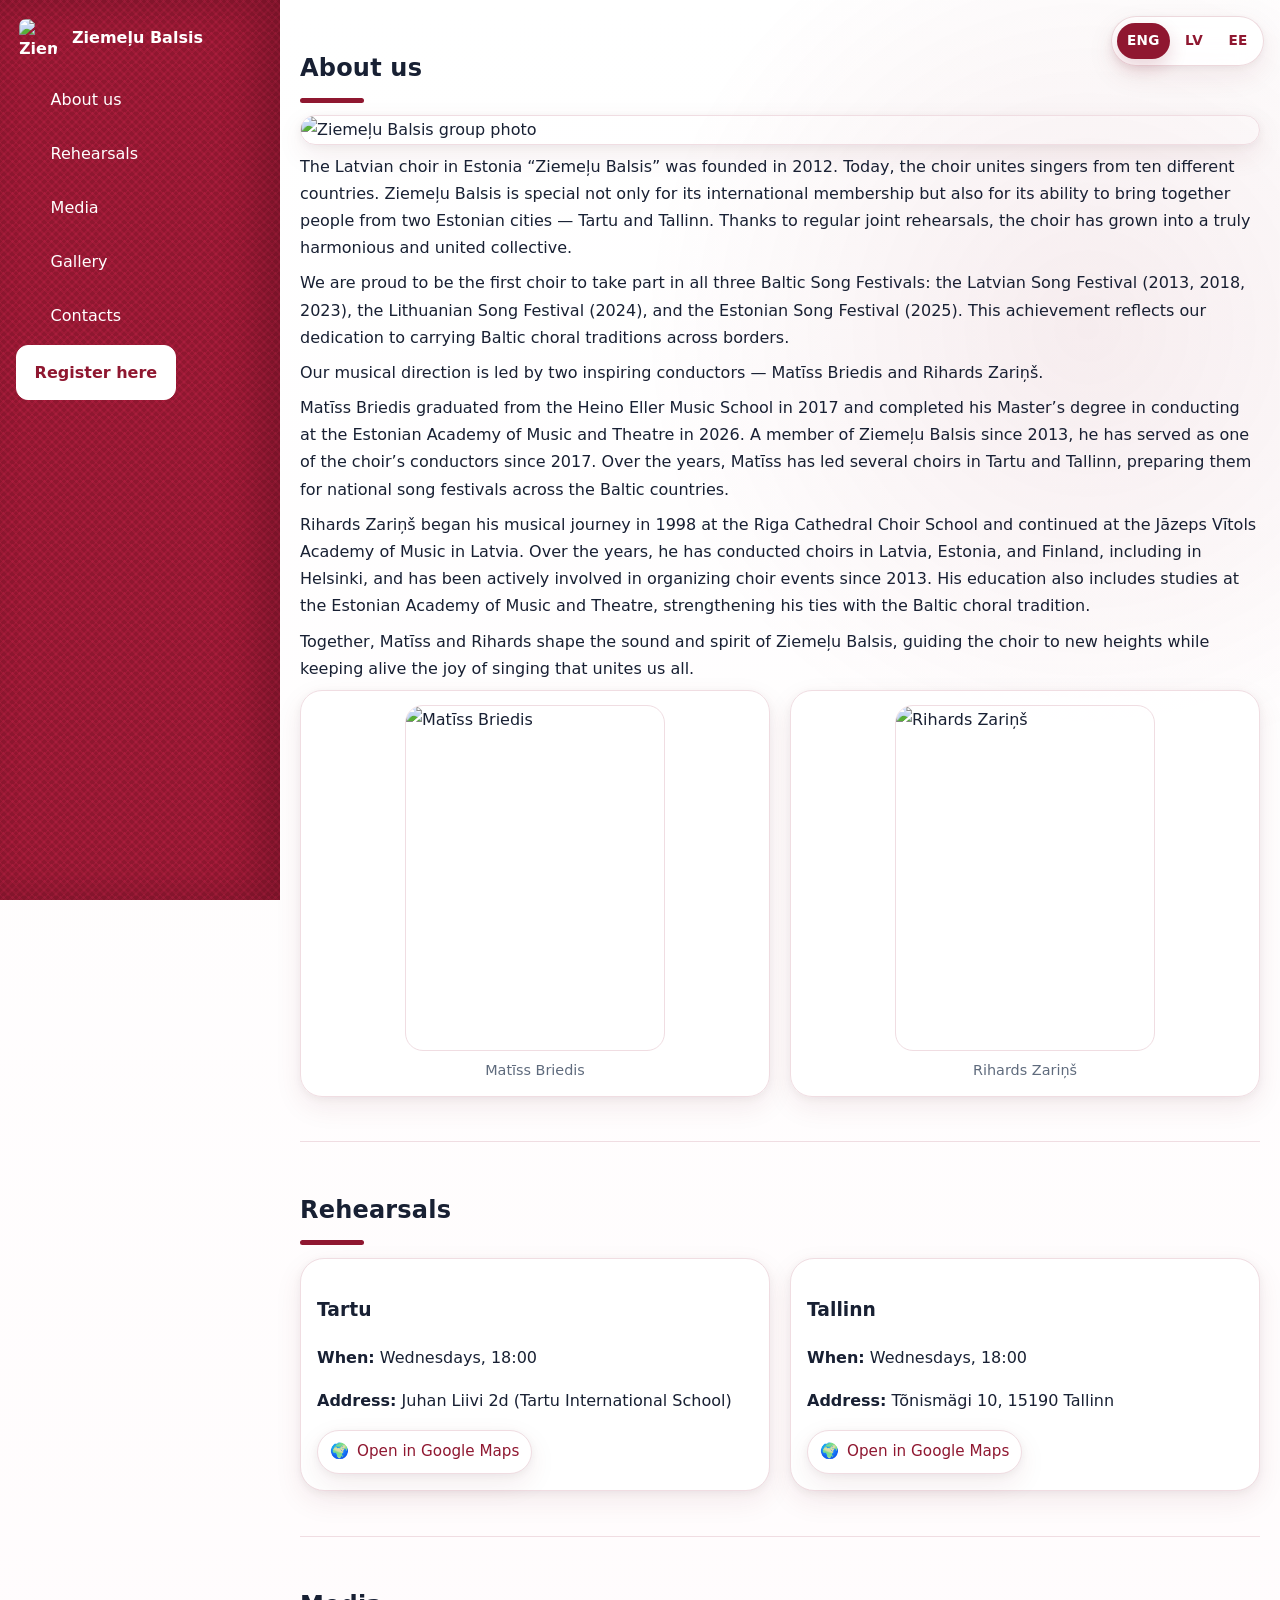
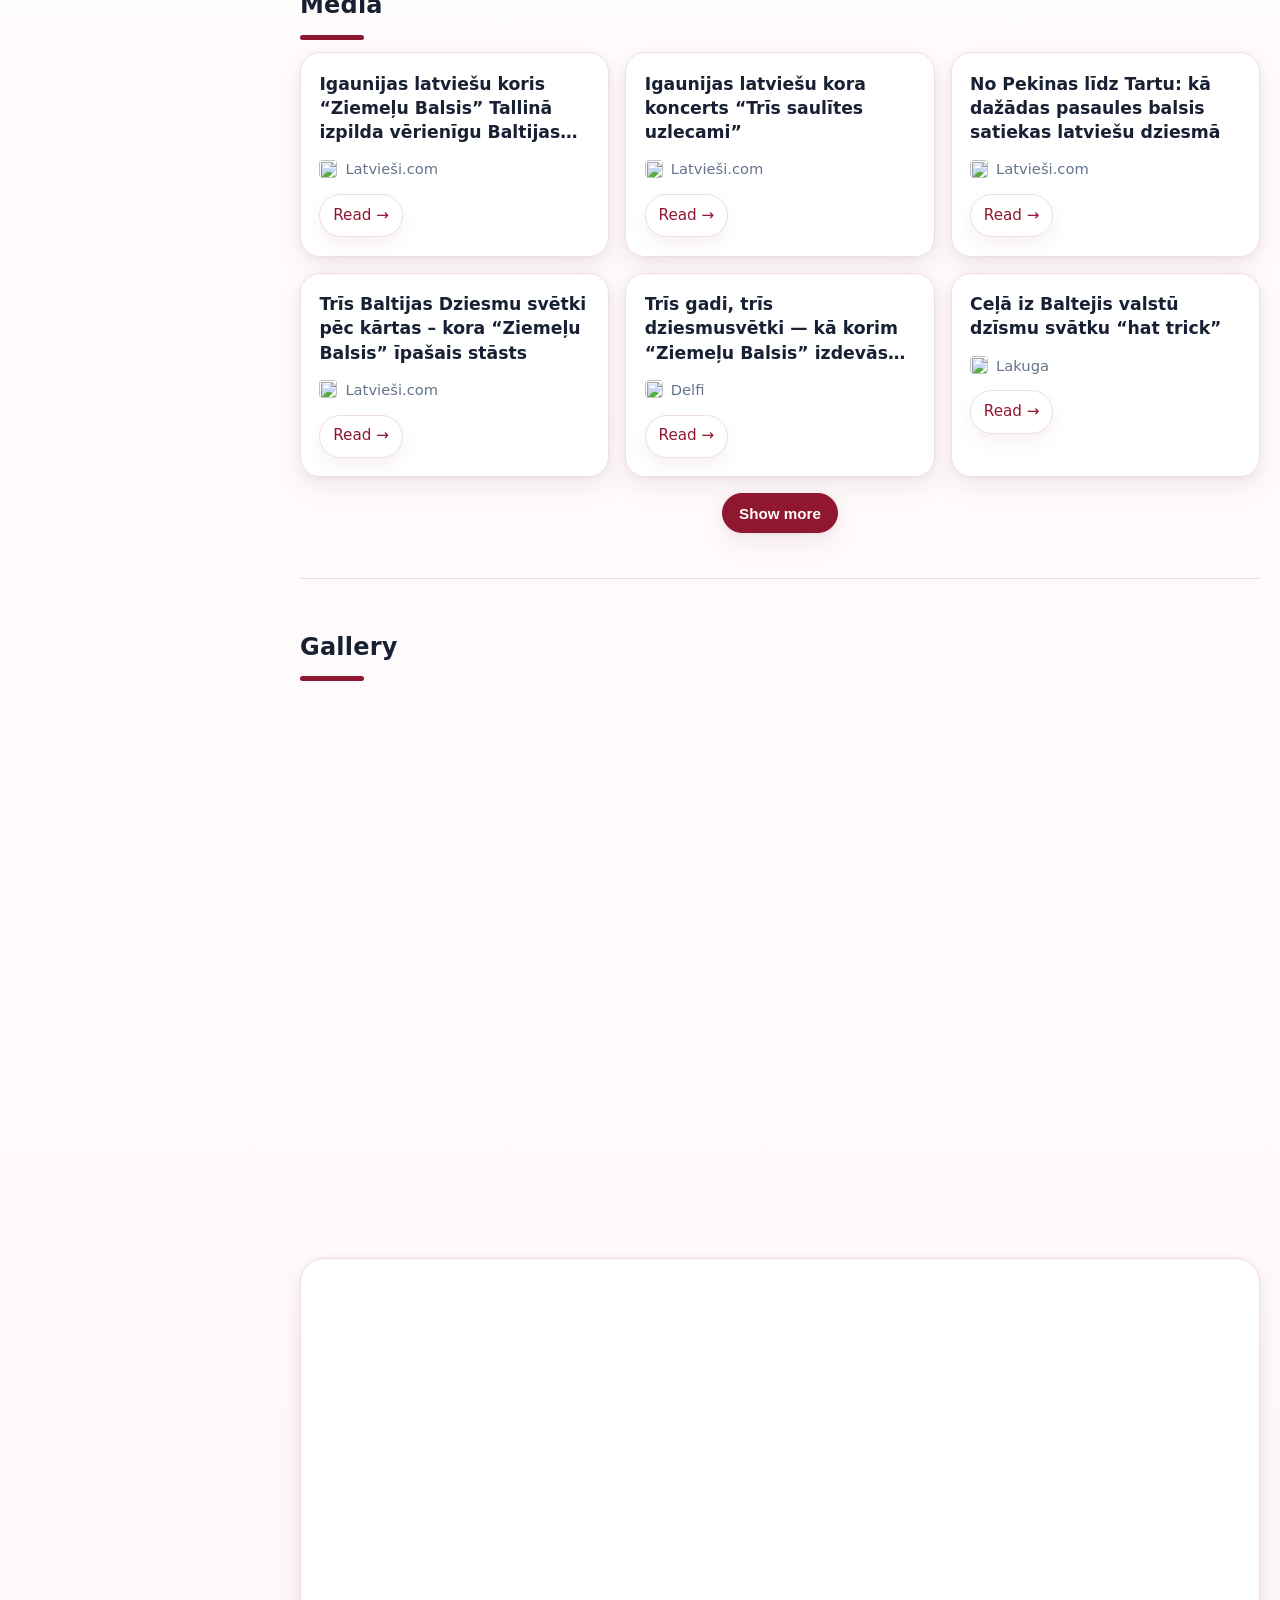
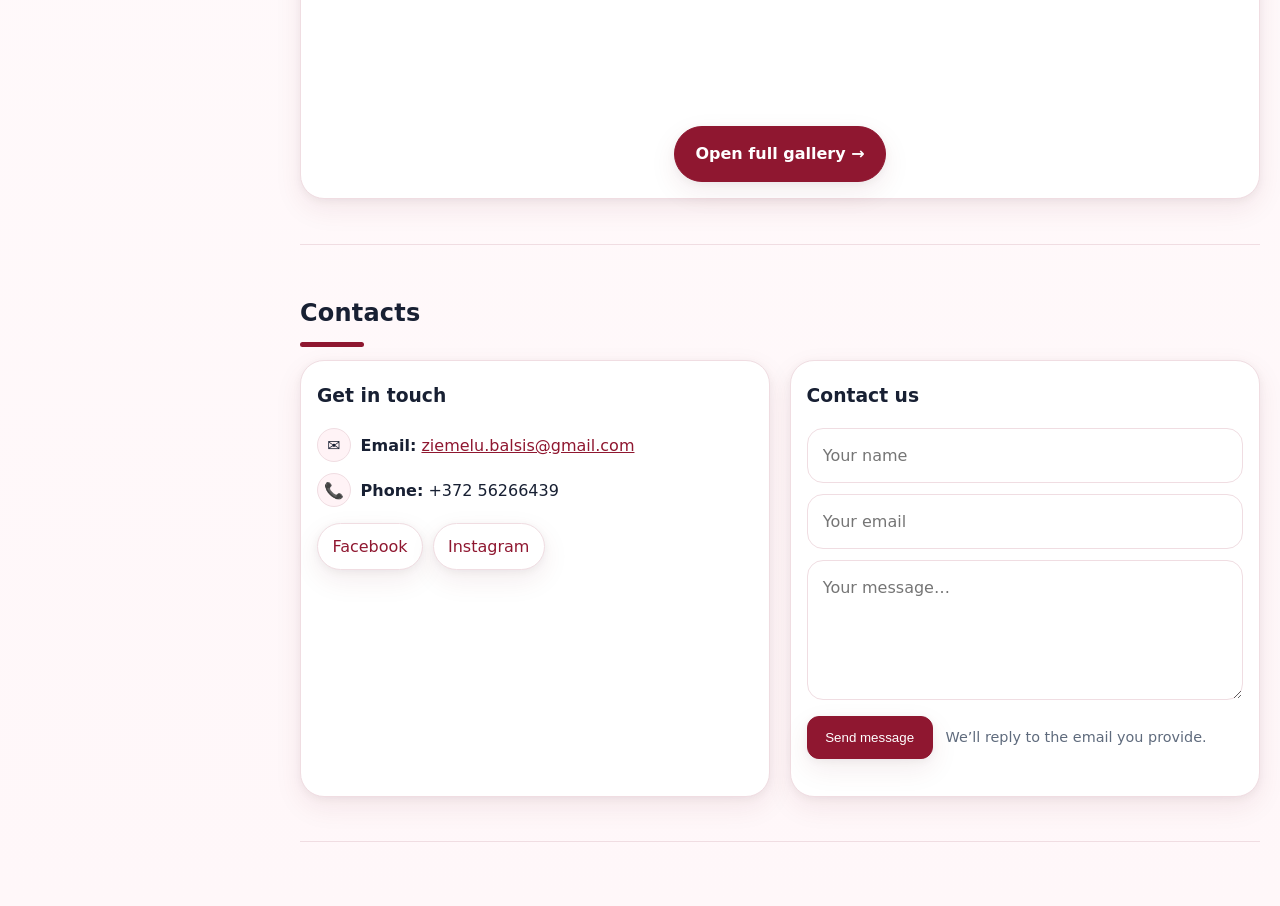
==== index.html @ ba3b908f "Update index.html" ====
<!doctype html>
<html lang="en">
<head>
  <meta charset="utf-8" />
  <meta name="viewport" content="width=device-width, initial-scale=1" />
  <title>Latvian choir in Estonia "Ziemeļu Balsis"</title>
<meta property="og:title" content='Latvian choir in Estonia "Ziemeļu Balsis"'>
<meta property="og:description" content="An international Latvian choir based in Estonia, bringing together singers from Tallinn, Tartu and beyond.">
<meta property="og:image" content="https://ziemelubalsis.com/gallery-featured-01.jpg">
<meta property="og:url" content="https://ziemelubalsis.com/">
<meta property="og:type" content="website">

<meta name="twitter:card" content="summary_large_image">
<meta name="twitter:title" content='Latvian choir in Estonia "Ziemeļu Balsis"'>
<meta name="twitter:description" content="An international Latvian choir based in Estonia, bringing together singers from Tallinn, Tartu and beyond.">
<meta name="twitter:image" content="https://ziemelubalsis.com/gallery-featured-01.jpg">

  <style>
  /* ===============================
     THEME — Latvian red + white
     =============================== */
  :root{
    --bg:#FFFBFC;
    --text:#182033;
    --muted:#5f6b7d;
    --brand:#8F1730;
    --brand-accent:#8F1730;
    --brand-dark:#651020;
    --card:#ffffff;
    --border:#F0DDE2;
    --ring:rgba(143,23,48,.28);
    --sidebar:#8F1730;
    --tint:#FFF3F6;
    --shadow:0 18px 45px rgba(112,20,39,.10), 0 4px 14px rgba(15,23,42,.06);
    --shadow-soft:0 10px 28px rgba(112,20,39,.08), 0 2px 8px rgba(15,23,42,.05);
    --radius:24px;
    --radius-small:16px;
    --maxw:1120px;
  }

  *{box-sizing:border-box}
  html,body{
    margin:0;padding:0;background:var(--bg);color:var(--text);
    font:16px/1.7 system-ui,-apple-system,"Segoe UI",Roboto,Ubuntu,"Helvetica Neue",Arial,"Noto Sans",sans-serif;
    -webkit-font-smoothing:antialiased; text-rendering:optimizeLegibility;
  }
  body{
    background:
      radial-gradient(circle at 85% 8%, rgba(143,23,48,.08), transparent 28rem),
      linear-gradient(180deg,#fff 0%,#fff7f9 100%);
  }

  .layout{display:flex;min-height:100dvh}
  main{flex:1;min-width:0}
  .content{max-width:var(--maxw);margin:0 auto;padding:0 1.25rem}
  @media(max-width:900px){.content{padding:0 1rem}}

  aside{
    width:280px;
    flex:0 0 280px;
    background-color:var(--sidebar);
    color:#fff;
    background-image:
      repeating-linear-gradient(45deg, rgba(255,255,255,0.12) 0px, rgba(255,255,255,0.12) 2px, transparent 2px, transparent 6px),
      repeating-linear-gradient(-45deg, rgba(255,255,255,0.12) 0px, rgba(255,255,255,0.12) 2px, transparent 2px, transparent 6px);
    background-size:16px 16px;
    background-blend-mode:overlay;
    border-right:none;
    position:sticky;
    top:0;
    height:100dvh;
    padding:1rem;
    display:flex;
    flex-direction:column;
    gap:1rem;
    box-shadow:inset -20px 0 40px rgba(0,0,0,.18);
  }

  .brand{display:flex; align-items:center; gap:.75rem; font-weight:800}
  .brand img{width:44px; height:44px; border-radius:10px; background:transparent; padding:3px}
  aside nav ul{list-style:none; padding:0; margin:0; display:flex; flex-direction:column; gap:.45rem}
  aside nav a{color:#fff; text-decoration:none; display:block; padding:.55rem .7rem; border-radius:12px; transition:.2s ease}
  aside nav a:hover{background:rgba(255,255,255,.12)}
  aside nav a.btn{background:#fff; color:var(--brand); border:1px solid #fff; text-align:center; margin-top:.4rem; font-weight:700; box-shadow:var(--shadow-soft)}
  aside nav a.btn:hover{filter:brightness(.96)}
  aside nav a{position:relative; padding-left:2.1rem; border:1px solid transparent; box-shadow:none !important}
  aside nav a.active,
  aside nav a.active:hover,
  aside nav a.active:focus,
  aside nav a.active:focus-visible{
    background:transparent !important;
    border:1px solid transparent !important;
    outline:none !important;
    box-shadow:none !important;
    filter:none !important;
    transition:none !important;
  }
  aside nav a.active::before{
    content:""; position:absolute; left:.6rem; top:50%; transform:translateY(-50%);
    width:18px; height:18px; border-radius:4px;
    background:url("images/logo.png") center/contain no-repeat;
    box-shadow:none !important;
    border:none !important;
    pointer-events:none;
  }
  aside nav a:focus, aside nav a:focus-visible{outline:none !important; box-shadow:none !important}

  section{padding:2.6rem 1.25rem;border-bottom:1px solid var(--border)}
  .content section{padding:2.8rem 0}
  section h1,section h2{margin:.2rem 0 .8rem;letter-spacing:.2px;position:relative}
  section h1::after, section h2::after{content:"";display:block;width:64px;height:5px;margin-top:.55rem;border-radius:999px;background:var(--brand)}

  .grid{display:grid;gap:1.25rem}
  .grid.two{grid-template-columns:1fr}
  @media(min-width:900px){.grid.two{grid-template-columns:1fr 1fr}}

  .card{background:var(--card);border:1px solid var(--border);border-radius:var(--radius);padding:1rem;box-shadow:var(--shadow-soft)}
  .btn{display:inline-block;padding:.8rem 1.1rem;border-radius:12px;border:1px solid var(--brand-accent);background:var(--brand-accent);color:#fff;box-shadow:var(--shadow-soft);transition:.15s ease}
  .btn:hover{transform:translateY(-1px);filter:brightness(.97)}
  a{color:var(--brand)}
  a:hover{text-decoration:underline}
  .link-badge{display:inline-flex;align-items:center;gap:.5rem;padding:.5rem .75rem;border:1px solid var(--border);border-radius:999px;font-size:.95rem;text-decoration:none;background:#fff;box-shadow:var(--shadow-soft)}
  .link-badge:hover{background:var(--tint)}

  /* Media cards */
  #news .news-grid{
    display:grid;
    gap:1rem;
    grid-template-columns:repeat(auto-fill,minmax(280px,1fr));
  }
  #news .news-card{
    border:1px solid var(--border);
    border-radius:20px;
    background:rgba(255,255,255,.94);
    padding:1.15rem;
    box-shadow:var(--shadow-soft);
    transition:.22s ease;
  }
  #news .news-card:hover{
    transform:translateY(-3px);
    box-shadow:var(--shadow);
  }
  #news .news-card h3{
    font-size:1.08rem;
    line-height:1.4;
    margin:0 0 .75rem;
    display:-webkit-box;
    -webkit-line-clamp:3;
    -webkit-box-orient:vertical;
    overflow:hidden;
  }
  #news .meta-row{
    display:flex;
    align-items:center;
    gap:.5rem;
    color:#64748b;
    font-size:.92rem;
    margin-bottom:.8rem;
  }
  #news .meta-row img{width:18px;height:18px;border-radius:4px;flex:0 0 18px}
  #news .actions{margin-top:.25rem}
  #news .read-link{
    font-size:.95rem;
    text-decoration:none;
    display:inline-flex;
    align-items:center;
    gap:.35rem;
    padding:.48rem .8rem;
    border:1px solid var(--border);
    border-radius:999px;
    color:var(--brand);
    background:#fff;
    box-shadow:0 8px 18px rgba(112,20,39,.06);
  }
  #news .read-link:hover{background:var(--tint);text-decoration:none}
  #news .toggle-wrap{text-align:center;margin-top:1rem}
  #news .toggle-btn{
    background:var(--brand);
    color:#fff;
    border:1px solid var(--brand);
    padding:.65rem 1rem;
    border-radius:999px;
    cursor:pointer;
    font-size:.95rem;
    font-weight:800;
    box-shadow:var(--shadow-soft);
  }
  #news .toggle-btn:hover{filter:brightness(.96);transform:translateY(-1px)}

  .media{width:100%;border-radius:24px;border:1px solid var(--border);object-fit:cover;box-shadow:var(--shadow-soft)}
  .about-hero img{
    display:block;
    width:100%;
    height:auto;
    max-height:none;
    object-fit:contain;
  }
  .about-text p{margin:.5rem 0}
  .about-grid{display:grid;gap:1.25rem}
  @media(min-width:900px){.about-grid{grid-template-columns:1fr 1fr}}
  .portrait-card{background:rgba(255,255,255,.9);border:1px solid var(--border);border-radius:22px;padding:.85rem;box-shadow:var(--shadow-soft)}
  .portrait-img{display:block;width:100%;max-width:260px;margin:0 auto;aspect-ratio:3/4;object-fit:cover;border-radius:18px;border:1px solid var(--border)}
  .portrait-caption{text-align:center;color:var(--muted);font-size:.9rem;margin-top:.4rem}

  /* Gallery preview */
  .gallery-preview{background:#fff;border:1px solid var(--border);border-radius:var(--radius);padding:1rem;box-shadow:var(--shadow-soft)}
  .gallery{display:grid;grid-template-columns:1.4fr 1fr;gap:.9rem;align-items:stretch}
  .gallery img{width:100%;height:190px;border-radius:16px;border:1px solid var(--border);object-fit:cover;cursor:pointer;transition:.28s ease;box-shadow:0 8px 18px rgba(15,23,42,.08);background:#fff}
  .gallery img:hover{transform:translateY(-3px);filter:brightness(.98)}
  .gallery img:nth-of-type(n+6){display:none}
  .gallery img:first-child{grid-row:span 2;height:100%;min-height:390px}
  @media(min-width:900px){.gallery{grid-template-columns:2fr 1fr 1fr;grid-template-rows:repeat(2,210px)}.gallery img{height:100%}.gallery img:first-child{grid-column:span 1;grid-row:span 2;min-height:0}}
  .gallery-actions{text-align:center;margin-top:1rem}
  .gallery-open-btn{display:inline-flex;align-items:center;justify-content:center;gap:.45rem;background:var(--brand);color:#fff;border:1px solid var(--brand);border-radius:999px;padding:.85rem 1.25rem;font:inherit;font-weight:800;cursor:pointer;box-shadow:var(--shadow-soft)}
  .gallery-open-btn:hover{filter:brightness(.96);transform:translateY(-1px)}

  /* Modern full-screen gallery — FIXED: hidden until opened */
  .lightbox{
    position:fixed;
    inset:0;
    display:none;
    align-items:center;
    justify-content:center;
    padding:24px;
    z-index:9999;
    background:
      linear-gradient(rgba(40,9,16,0.34), rgba(40,9,16,0.34)),
      repeating-linear-gradient(45deg, rgba(255,255,255,0.045) 0px, rgba(255,255,255,0.045) 2px, transparent 2px, transparent 6px),
      repeating-linear-gradient(-45deg, rgba(255,255,255,0.045) 0px, rgba(255,255,255,0.045) 2px, transparent 2px, transparent 6px),
      rgba(158,27,52,0.38);
    background-size:auto,16px 16px,16px 16px,auto;
    backdrop-filter: blur(10px);
  }
  .lightbox.open{display:flex}
  .lightbox .lightbox-main{max-width:calc(100vw - 48px);max-height:calc(100vh - 150px);width:auto;height:auto;object-fit:contain;border-radius:20px;box-shadow:0 28px 90px rgba(0,0,0,.48);background:#fff}
  .lightbox:focus{outline:none}
  .lightbox .nav,.lightbox .close{position:absolute;display:grid;place-items:center;width:54px;height:54px;border-radius:999px;border:1px solid rgba(255,255,255,.45);background:rgba(255,255,255,.20);color:#fff;font-size:34px;line-height:1;cursor:pointer;user-select:none;box-shadow:0 12px 28px rgba(0,0,0,.22)}
  .lightbox .nav:hover,.lightbox .close:hover{background:rgba(255,255,255,.25)}
  .lightbox .prev{left:28px;top:50%;transform:translateY(-50%)}
  .lightbox .next{right:28px;top:50%;transform:translateY(-50%)}
  .lightbox .close{right:28px;top:24px;font-size:30px}
  .lightbox .counter{position:absolute;left:50%;bottom:24px;transform:translateX(-50%);color:#fff;background:rgba(255,255,255,.18);border:1px solid rgba(255,255,255,.32);border-radius:999px;padding:.35rem .75rem;font-size:.95rem}
  @media(max-width:700px){.gallery-preview{padding:.75rem}.gallery{grid-template-columns:1fr 1fr;gap:.75rem}.gallery img{height:160px;border-radius:14px}.gallery img:first-child{grid-column:span 2;grid-row:auto;min-height:220px;height:220px}.lightbox{padding:.75rem}.lightbox .lightbox-main{max-width:calc(100vw - 20px);max-height:calc(100vh - 160px);border-radius:16px}.lightbox .nav{width:44px;height:44px;font-size:28px;top:auto;bottom:28px;transform:none}.lightbox .prev{left:22px}.lightbox .next{right:22px}.lightbox .close{right:18px;top:18px;width:44px;height:44px;font-size:26px}.lightbox .counter{bottom:36px}}


  .lightbox .thumb-panel{
    position:absolute;
    left:50%;
    bottom:20px;
    transform:translateX(-50%);
    width:min(900px, calc(100vw - 180px));
    display:flex;
    align-items:center;
    gap:.55rem;
    padding:.55rem;
    border-radius:22px;
    background:rgba(255,255,255,.18);
    border:1px solid rgba(255,255,255,.30);
    box-shadow:0 14px 34px rgba(0,0,0,.20);
    backdrop-filter:blur(14px);
  }
  .lightbox .thumb-strip{
    display:flex;
    gap:.5rem;
    overflow-x:auto;
    scrollbar-width:none;
    scroll-behavior:smooth;
    padding:.1rem;
    flex:1;
  }
  .lightbox .thumb-strip::-webkit-scrollbar{display:none}
  .lightbox .thumb{
    width:72px;
    height:54px;
    object-fit:cover;
    border-radius:12px;
    border:2px solid transparent;
    opacity:.72;
    cursor:pointer;
    flex:0 0 auto;
    background:#fff;
    transition:.18s ease;
  }
  .lightbox .thumb:hover{opacity:1;transform:translateY(-2px)}
  .lightbox .thumb.active{
    opacity:1;
    border-color:#fff;
    box-shadow:0 8px 18px rgba(0,0,0,.22);
  }
  .lightbox .thumb-scroll{
    width:38px;
    height:38px;
    border-radius:999px;
    border:1px solid rgba(255,255,255,.42);
    background:rgba(255,255,255,.18);
    color:#fff;
    font-size:24px;
    line-height:1;
    cursor:pointer;
    display:grid;
    place-items:center;
    flex:0 0 38px;
  }
  .lightbox .thumb-scroll:hover{background:rgba(255,255,255,.26)}
  @media(max-width:700px){
    .lightbox .thumb-panel{width:calc(100vw - 24px);bottom:14px;border-radius:18px;padding:.45rem;gap:.4rem}
    .lightbox .thumb{width:58px;height:44px;border-radius:10px}
    .lightbox .thumb-scroll{width:34px;height:34px;font-size:22px}
  }

  .contacts-wrap{display:grid;gap:1.2rem}
  @media(min-width:900px){.contacts-wrap{grid-template-columns:1fr 1fr}}
  .contact-card{background:#fff;border:1px solid var(--border);border-radius:var(--radius);padding:1rem;box-shadow:var(--shadow-soft)}
  .contact-card h3{margin:.2rem 0 1rem}
  .contact-list{display:grid;gap:.7rem;margin-bottom:1rem}
  .contact-item{display:flex;align-items:center;gap:.6rem}
  .contact-item span{width:34px;height:34px;border-radius:999px;display:inline-grid;place-items:center;background:var(--tint);border:1px solid var(--border);font-size:1rem}
  .social-row{display:flex;gap:.6rem;flex-wrap:wrap}
  .social-chip{padding:.55rem .9rem;border:1px solid var(--border);border-radius:999px;text-decoration:none;color:var(--brand);background:#fff;box-shadow:var(--shadow-soft)}
  .social-chip:hover{background:var(--tint)}
  .form-grid{display:grid;gap:.7rem}
  .form-grid input,.form-grid textarea{width:100%;border:1px solid var(--border);border-radius:16px;padding:.8rem .95rem;font:inherit;background:#fff}
  .form-grid textarea{min-height:140px;resize:vertical}
  .form-actions{display:flex;align-items:center;gap:.8rem;margin-top:.3rem}
  .form-note{color:var(--muted);font-size:.9rem}
  .alert{margin-top:.6rem;font-size:.95rem}
  .alert.ok{color:#166534}.alert.err{color:#991B1B}
  footer{padding:2rem;color:#475569}

  @media(max-width:900px){aside{position:relative;height:auto;width:100%;border-right:0;border-bottom:1px solid var(--border)}.layout{flex-direction:column}nav ul{flex-direction:row;flex-wrap:wrap}nav a{padding:.5rem .6rem}}

  /* Language selector */
  .language-switcher{
    position:fixed;
    top:1rem;
    right:1rem;
    z-index:40;
    display:flex;
    gap:.35rem;
    padding:.35rem;
    border:1px solid rgba(143,23,48,.16);
    border-radius:999px;
    background:rgba(255,255,255,.86);
    box-shadow:var(--shadow-soft);
    backdrop-filter:blur(12px);
  }
  .language-switcher button{
    border:0;
    background:transparent;
    color:var(--brand);
    border-radius:999px;
    padding:.42rem .62rem;
    font:inherit;
    font-size:.85rem;
    font-weight:800;
    cursor:pointer;
    letter-spacing:.02em;
  }
  .language-switcher button:hover{background:var(--tint)}
  .language-switcher button.active{
    background:var(--brand);
    color:#fff;
    box-shadow:0 8px 18px rgba(143,23,48,.18);
  }
  @media(max-width:700px){
    .language-switcher{top:.75rem;right:.75rem}
    .language-switcher button{padding:.36rem .5rem;font-size:.78rem}
  }

  </style>
</head>

<body>

  <div class="language-switcher" aria-label="Language selector">
    <button type="button" class="active" data-lang-btn="en">ENG</button>
    <button type="button" data-lang-btn="lv">LV</button>
    <button type="button" data-lang-btn="ee">EE</button>
  </div>
  <div class="layout">
    <aside>
      <div class="brand">
        <img src="images/logo.png" alt="Ziemeļu Balsis logo">
        <div>Ziemeļu Balsis</div>
      </div>
      <nav>
        <ul>
          <li><a href="#about" data-i18n="navAbout">About us</a></li>
          <li><a href="#rehearsals" data-i18n="navRehearsals">Rehearsals</a></li>
          <li><a href="#news" data-i18n="navMedia">Media</a></li>
          <li><a href="#gallery" data-i18n="navGallery">Gallery</a></li>
          <li><a href="#contact" data-i18n="navContacts">Contacts</a></li>
        </ul>
        <a class="btn" href="https://forms.gle/sJ83ptDXcackn1jQA" target="_blank" rel="noopener"> <span data-i18n="register">Register here</span></a>
      </nav>
    </aside>

    <main>
      <div class="content">
        <section id="about">
          <h1 data-i18n="aboutTitle">About us</h1>
          <div class="about-hero"><img class="media" src="images/Titulbilde.jpg" alt="Ziemeļu Balsis group photo"></div>
          <div class="about-text">
            <p data-i18n="aboutP1">The Latvian choir in Estonia "Ziemeļu Balsis" was founded in 2012. Today, the choir unites singers from ten different countries. Ziemeļu Balsis is special not only for its international membership but also for its ability to bring together people from two Estonian cities — Tartu and Tallinn. Thanks to regular joint rehearsals, the choir has grown into a truly harmonious and united collective.</p>
            <p data-i18n="aboutP2">We are proud to be the first choir to take part in all three Baltic Song Festivals: the Latvian Song Festival (2013, 2018, 2023), the Lithuanian Song Festival (2024), and the Estonian Song Festival (2025). This achievement reflects our dedication to carrying Baltic choral traditions across borders.</p>
            <p data-i18n="aboutP3">Our musical direction is led by two inspiring conductors — Matīss Briedis and Rihards Zariņš.</p>
            <p data-i18n="aboutP4">Matīss Briedis graduated from the Heino Eller Music School in 2017 and completed his Master’s degree in conducting at the Estonian Academy of Music and Theatre in 2026. A member of Ziemeļu Balsis since 2013, he has served as one of the choir’s conductors since 2017. Over the years, Matīss has led several choirs in Tartu and Tallinn, preparing them for national song festivals across the Baltic countries.</p>
            <p data-i18n="aboutP5">Rihards Zariņš began his musical journey in 1998 at the Riga Cathedral Choir School and continued at the Jāzeps Vītols Academy of Music in Latvia. Over the years, he has conducted choirs in Latvia, Estonia, and Finland, including in Helsinki, and has been actively involved in organizing choir events since 2013. His education also includes studies at the Estonian Academy of Music and Theatre, strengthening his ties with the Baltic choral tradition.</p>
            <p data-i18n="aboutP6">Together, Matīss and Rihards shape the sound and spirit of Ziemeļu Balsis, guiding the choir to new heights while keeping alive the joy of singing that unites us all.</p>
          </div>
          <div class="about-grid">
            <div class="portrait-card"><img class="portrait-img" src="images/matiss-briedis.jpg" alt="Matīss Briedis"><div class="portrait-caption">Matīss Briedis</div></div>
            <div class="portrait-card"><img class="portrait-img" src="images/rihards-zarins.jpg" alt="Rihards Zariņš"><div class="portrait-caption">Rihards Zariņš</div></div>
          </div>
        </section>

        <section id="rehearsals">
          <h2 data-i18n="rehearsalsTitle">Rehearsals</h2>
          <div class="grid two">
            <div class="card"><h3>Tartu</h3><p><strong data-i18n="whenLabel">When:</strong> <span data-i18n="rehearsalTime">Wednesdays, 18:00</span></p><p><strong data-i18n="addressLabel">Address:</strong> <span data-i18n="tartuAddress">Juhan Liivi 2d (Tartu International School)</span></p><a class="link-badge" href="https://maps.app.goo.gl/HuaBaZHCtEGC3KhYA" target="_blank" rel="noopener">🌍 <span data-i18n="maps">Open in Google Maps</span></a></div>
            <div class="card"><h3>Tallinn</h3><p><strong data-i18n="whenLabel">When:</strong> <span data-i18n="rehearsalTime">Wednesdays, 18:00</span></p><p><strong data-i18n="addressLabel">Address:</strong> <span data-i18n="tallinnAddress">Tõnismägi 10, 15190 Tallinn</span></p><a class="link-badge" href="https://www.google.com/maps/place/T%C3%B5nism%C3%A3gi+10,+15190+Tallinn,+Igaunija/" target="_blank" rel="noopener">🌍 <span data-i18n="maps">Open in Google Maps</span></a></div>
          </div>
        </section>

        <section id="news">
          <h2 data-i18n="mediaTitle">Media</h2>
          <div class="news-grid" id="mediaGrid">
            <article class="news-card"><h3>Igaunijas latviešu koris “Ziemeļu Balsis” Tallinā izpilda vērienīgu Baltijas kormūzikas programmu</h3><div class="meta-row" data-domain="www.latviesi.com"><img alt="" /><span>Latvieši.com</span></div><div class="actions"><a class="read-link" href="https://www.latviesi.com/jaunumi/igaunijas-latviesu-koris-ziemelu-balsis-tallina-izpilda-verienigu-baltijas-kormuzikas-programmu" target="_blank" rel="noopener"><span data-i18n="readArticle">Read →</span></a></div></article>
            <article class="news-card"><h3>Igaunijas latviešu kora koncerts “Trīs saulītes uzlecami”</h3><div class="meta-row" data-domain="www.latviesi.com"><img alt="" /><span>Latvieši.com</span></div><div class="actions"><a class="read-link" href="https://www.latviesi.com/notikumi/igaunijas-latviesu-kora-koncerts-tris-saulites-uzlecami" target="_blank" rel="noopener"><span data-i18n="readArticle">Read →</span></a></div></article>
            <article class="news-card"><h3>No Pekinas līdz Tartu: kā dažādas pasaules balsis satiekas latviešu dziesmā</h3><div class="meta-row" data-domain="www.latviesi.com"><img alt="" /><span>Latvieši.com</span></div><div class="actions"><a class="read-link" href="https://www.latviesi.com/jaunumi/no-pekinas-lidz-tartu-ka-dazadas-pasaules-balsis-satiekas-latviesu-dziesma" target="_blank" rel="noopener"><span data-i18n="readArticle">Read →</span></a></div></article>
            <article class="news-card"><h3>Trīs Baltijas Dziesmu svētki pēc kārtas – kora “Ziemeļu Balsis” īpašais stāsts</h3><div class="meta-row" data-domain="www.latviesi.com"><img alt="" /><span>Latvieši.com</span></div><div class="actions"><a class="read-link" href="https://www.latviesi.com/jaunumi/tris-baltijas-dziesmu-svetki-pec-kartas-kora-ziemelu-balsis-ipasais-stasts" target="_blank" rel="noopener"><span data-i18n="readArticle">Read →</span></a></div></article>
            <article class="news-card"><h3>Trīs gadi, trīs dziesmusvētki — kā korim “Ziemeļu Balsis” izdevās paveikt īpašu izaicinājumu</h3><div class="meta-row" data-domain="www.delfi.lv"><img alt="" /><span>Delfi</span></div><div class="actions"><a class="read-link" href="https://www.delfi.lv/kultura/50055687/dziesmu-un-deju-svetki/120079550/tris-gadi-tris-dziesmusvetki-ka-korim-ziemelu-balsis-izdevas-pieveikt-ipasu-izaicinajumu" target="_blank" rel="noopener"><span data-i18n="readArticle">Read →</span></a></div></article>
            <article class="news-card"><h3>Ceļā iz Baltejis valstū dzīsmu svātku “hat trick”</h3><div class="meta-row" data-domain="www.lakuga.lv"><img alt="" /><span>Lakuga</span></div><div class="actions"><a class="read-link" href="https://www.lakuga.lv/2024/07/18/cela-iz-baltejis-valstu-dzismu-svatku-hat-trick-aba-voi-ogurcs-beja/" target="_blank" rel="noopener"><span data-i18n="readArticle">Read →</span></a></div></article>
            <article class="news-card"><h3>LR2: Ielīgošana ar Igaunijas latviešu kori “Ziemeļu Balsis”</h3><div class="meta-row" data-domain="lr2.lsm.lv"><img alt="" /><span>Latvijas Radio 2</span></div><div class="actions"><a class="read-link" href="https://lr2.lsm.lv/lv/raksts/gadsimta-garaka-ligodziesma/ieligosana-ar-igaunijas-latviesu-kori-ziemelu-balsis.a193591/" target="_blank" rel="noopener"><span data-i18n="readArticle">Read →</span></a></div></article>
            <article class="news-card"><h3>Kā Igaunijas latviešu koris “Ziemeļu Balsis” ar dziesmu stiprina Baltijas vienotību</h3><div class="meta-row" data-domain="sejas.tvnet.lv"><img alt="" /><span>TVNET</span></div><div class="actions"><a class="read-link" href="https://sejas.tvnet.lv/8046169/foto-un-video-ka-igaunijas-latviesu-koris-ziemelu-balsis-ar-dziesmu-stiprina-baltijas-vienotibu" target="_blank" rel="noopener"><span data-i18n="readArticle">Read →</span></a></div></article>
            <article class="news-card"><h3>It's an honor: 3 expats on why they're taking part in Estonia's Song Festival</h3><div class="meta-row" data-domain="news.err.ee"><img alt="" /><span>ERR News (ENG)</span></div><div class="actions"><a class="read-link" href="https://news.err.ee/1609735050/it-s-an-honor-3-expats-on-why-they-re-taking-part-in-estonia-s-song-festival" target="_blank" rel="noopener"><span data-i18n="readArticle">Read →</span></a></div></article>
            <article class="news-card"><h3>Läti-Eesti koori dirigent: ootan väga, et laulu vägi ajaks vihma minema</h3><div class="meta-row" data-domain="kultuur.err.ee"><img alt="" /><span>ERR Kultuur</span></div><div class="actions"><a class="read-link" href="https://kultuur.err.ee/1609738668/lati-eesti-koori-dirigent-ootan-vaga-et-lauluvoim-ajaks-vihma-minema" target="_blank" rel="noopener"><span data-i18n="readArticle">Read →</span></a></div></article>
            <article class="news-card"><h3>Leedu tähistab laulupeo sajandat sünnipäeva</h3><div class="meta-row" data-domain="kultuur.err.ee"><img alt="" /><span>ERR Kultuur</span></div><div class="actions"><a class="read-link" href="https://kultuur.err.ee/1609387721/leedu-tahistab-laulupeo-sajandat-sunnipaeva" target="_blank" rel="noopener"><span data-i18n="readArticle">Read →</span></a></div></article>
            <article class="news-card"><h3>Laulupidu — see on huulepulk</h3><div class="meta-row" data-domain="www.sirp.ee"><img alt="" /><span>Sirp</span></div><div class="actions"><a class="read-link" href="https://www.sirp.ee/laulupidu-see-on-huulepulk/" target="_blank" rel="noopener"><span data-i18n="readArticle">Read →</span></a></div></article>          </div>
          <div class="toggle-wrap"><button class="toggle-btn" id="mediaToggle" data-i18n="mediaShowMore">Show more</button></div>
          <script>
            document.querySelectorAll('#news .meta-row').forEach(row => {
              const d = row.getAttribute('data-domain');
              const img = row.querySelector('img');
              img.src = `https://www.google.com/s2/favicons?domain=${encodeURIComponent(d)}&sz=64`;
            });

            const cards = Array.from(document.querySelectorAll('#news .news-card'));
            const toggle = document.getElementById('mediaToggle');
            const initial = 6;
            function applyClamp(collapsed){cards.forEach((card,i)=>{card.style.display=(collapsed&&i>=initial)?'none':''});toggle.textContent = window.t ? (collapsed ? window.t('mediaShowMore') : window.t('mediaShowLess')) : (collapsed ? 'Show more' : 'Show less')}
            let collapsed = true;
            applyClamp(collapsed);
            toggle.addEventListener('click',()=>{collapsed=!collapsed;applyClamp(collapsed)});
          </script>
        </section>

        <section id="gallery">
          <h2 data-i18n="galleryTitle">Gallery</h2>
          <div style="margin:0 0 1rem 0;max-width:1000px;">
            <iframe src="https://www.youtube.com/embed/ULzgT8_4hVk?start=50&modestbranding=1&rel=0" title="Ziemeļu Balsis video" loading="lazy" allowfullscreen style="width:100%; aspect-ratio:16 / 9; border:0; border-radius:14px;"></iframe>
          </div>

          <div class="gallery-preview">
            <div class="gallery">
              <img src="gallery-featured-01.jpg" alt="Choir photo" loading="lazy" onerror="this.remove()">
              <img src="gallery-featured-02.jpg" alt="Choir photo" loading="lazy" onerror="this.remove()">
              <img src="gallery-001.jpg" alt="Choir photo" loading="lazy" onerror="this.remove()">
              <img src="gallery-002.jpg" alt="Choir photo" loading="lazy" onerror="this.remove()">
              <img src="gallery-003.jpg" alt="Choir photo" loading="lazy" onerror="this.remove()">
              <img src="gallery-004.jpg" alt="Choir photo" loading="lazy" onerror="this.remove()">
              <img src="gallery-005.jpg" alt="Choir photo" loading="lazy" onerror="this.remove()">
              <img src="gallery-006.jpg" alt="Choir photo" loading="lazy" onerror="this.remove()">
              <img src="gallery-007.jpg" alt="Choir photo" loading="lazy" onerror="this.remove()">
              <img src="gallery-008.jpg" alt="Choir photo" loading="lazy" onerror="this.remove()">
              <img src="gallery-009.jpg" alt="Choir photo" loading="lazy" onerror="this.remove()">
              <img src="gallery-010.jpg" alt="Choir photo" loading="lazy" onerror="this.remove()">
              <img src="gallery-011.jpg" alt="Choir photo" loading="lazy" onerror="this.remove()">
              <img src="gallery-012.jpg" alt="Choir photo" loading="lazy" onerror="this.remove()">
              <img src="gallery-013.jpg" alt="Choir photo" loading="lazy" onerror="this.remove()">
              <img src="gallery-014.jpg" alt="Choir photo" loading="lazy" onerror="this.remove()">
              <img src="gallery-015.jpg" alt="Choir photo" loading="lazy" onerror="this.remove()">
              <img src="gallery-016.jpg" alt="Choir photo" loading="lazy" onerror="this.remove()">
              <img src="gallery-017.jpg" alt="Choir photo" loading="lazy" onerror="this.remove()">
              <img src="gallery-018.jpg" alt="Choir photo" loading="lazy" onerror="this.remove()">
              <img src="gallery-019.jpg" alt="Choir photo" loading="lazy" onerror="this.remove()">
              <img src="gallery-020.jpg" alt="Choir photo" loading="lazy" onerror="this.remove()">
              <img src="gallery-021.jpg" alt="Choir photo" loading="lazy" onerror="this.remove()">
              <img src="gallery-022.jpg" alt="Choir photo" loading="lazy" onerror="this.remove()">
              <img src="gallery-023.jpg" alt="Choir photo" loading="lazy" onerror="this.remove()">
              <img src="gallery-024.jpg" alt="Choir photo" loading="lazy" onerror="this.remove()">
              <img src="gallery-025.jpg" alt="Choir photo" loading="lazy" onerror="this.remove()">
              <img src="gallery-026.jpg" alt="Choir photo" loading="lazy" onerror="this.remove()">
              <img src="gallery-027.jpg" alt="Choir photo" loading="lazy" onerror="this.remove()">
              <img src="gallery-028.jpg" alt="Choir photo" loading="lazy" onerror="this.remove()">
              <img src="gallery-029.jpg" alt="Choir photo" loading="lazy" onerror="this.remove()">
              <img src="gallery-030.jpg" alt="Choir photo" loading="lazy" onerror="this.remove()">
              <img src="gallery-031.jpg" alt="Choir photo" loading="lazy" onerror="this.remove()">
              <img src="gallery-032.jpg" alt="Choir photo" loading="lazy" onerror="this.remove()">
              <img src="gallery-033.jpg" alt="Choir photo" loading="lazy" onerror="this.remove()">
              <img src="gallery-034.jpg" alt="Choir photo" loading="lazy" onerror="this.remove()">
              <img src="gallery-035.jpg" alt="Choir photo" loading="lazy" onerror="this.remove()">
              <img src="gallery-036.jpg" alt="Choir photo" loading="lazy" onerror="this.remove()">
              <img src="gallery-037.jpg" alt="Choir photo" loading="lazy" onerror="this.remove()">
              <img src="gallery-038.jpg" alt="Choir photo" loading="lazy" onerror="this.remove()">
              <img src="gallery-039.jpg" alt="Choir photo" loading="lazy" onerror="this.remove()">
              <img src="gallery-040.jpg" alt="Choir photo" loading="lazy" onerror="this.remove()">
              <img src="gallery-041.jpg" alt="Choir photo" loading="lazy" onerror="this.remove()">
              <img src="gallery-042.jpg" alt="Choir photo" loading="lazy" onerror="this.remove()">
              <img src="gallery-043.jpg" alt="Choir photo" loading="lazy" onerror="this.remove()">
              <img src="gallery-044.jpg" alt="Choir photo" loading="lazy" onerror="this.remove()">
              <img src="gallery-045.jpg" alt="Choir photo" loading="lazy" onerror="this.remove()">
              <img src="gallery-046.jpg" alt="Choir photo" loading="lazy" onerror="this.remove()">
              <img src="gallery-047.jpg" alt="Choir photo" loading="lazy" onerror="this.remove()">
              <img src="gallery-048.jpg" alt="Choir photo" loading="lazy" onerror="this.remove()">
              <img src="gallery-049.jpg" alt="Choir photo" loading="lazy" onerror="this.remove()">
              <img src="gallery-050.jpg" alt="Choir photo" loading="lazy" onerror="this.remove()">
              <img src="gallery-051.jpg" alt="Choir photo" loading="lazy" onerror="this.remove()">
              <img src="gallery-052.jpg" alt="Choir photo" loading="lazy" onerror="this.remove()">
              <img src="gallery-053.jpg" alt="Choir photo" loading="lazy" onerror="this.remove()">
              <img src="gallery-054.jpg" alt="Choir photo" loading="lazy" onerror="this.remove()">
              <img src="gallery-055.jpg" alt="Choir photo" loading="lazy" onerror="this.remove()">
              <img src="gallery-056.jpg" alt="Choir photo" loading="lazy" onerror="this.remove()">
              <img src="gallery-057.jpg" alt="Choir photo" loading="lazy" onerror="this.remove()">
              <img src="gallery-058.jpg" alt="Choir photo" loading="lazy" onerror="this.remove()">
              <img src="gallery-059.jpg" alt="Choir photo" loading="lazy" onerror="this.remove()">
              <img src="gallery-060.jpg" alt="Choir photo" loading="lazy" onerror="this.remove()">
              <img src="gallery-061.jpg" alt="Choir photo" loading="lazy" onerror="this.remove()">
              <img src="gallery-062.jpg" alt="Choir photo" loading="lazy" onerror="this.remove()">
              <img src="gallery-063.jpg" alt="Choir photo" loading="lazy" onerror="this.remove()">
              <img src="gallery-064.jpg" alt="Choir photo" loading="lazy" onerror="this.remove()">
              <img src="gallery-065.jpg" alt="Choir photo" loading="lazy" onerror="this.remove()">
              <img src="gallery-066.jpg" alt="Choir photo" loading="lazy" onerror="this.remove()">
              <img src="gallery-067.jpg" alt="Choir photo" loading="lazy" onerror="this.remove()">
              <img src="gallery-068.jpg" alt="Choir photo" loading="lazy" onerror="this.remove()">
              <img src="gallery-069.jpg" alt="Choir photo" loading="lazy" onerror="this.remove()">
              <img src="gallery-070.jpg" alt="Choir photo" loading="lazy" onerror="this.remove()">
            </div>
            <div class="gallery-actions"><button class="gallery-open-btn" id="openGallery" type="button" data-i18n="openGallery">Open full gallery →</button></div>
          </div>
        </section>

        <section id="contact">
          <h2 data-i18n="contactsTitle">Contacts</h2>
          <div class="contacts-wrap">
            <div class="contact-card">
              <h3 data-i18n="getInTouch">Get in touch</h3>
              <div class="contact-list">
                <div class="contact-item"><span>✉️</span><div><b data-i18n="emailLabel">Email:</b> <a href="mailto:ziemelu.balsis@gmail.com">ziemelu.balsis@gmail.com</a></div></div>
                <div class="contact-item"><span>📞</span><div><b data-i18n="phoneLabel">Phone:</b> +372&nbsp;56266439</div></div>
              </div>
              <div class="social-row"><a class="social-chip" href="https://www.facebook.com/profile.php?id=100091946864543" target="_blank" rel="noopener">Facebook</a><a class="social-chip" href="https://www.instagram.com/ziemelu.balsis" target="_blank" rel="noopener">Instagram</a></div>
            </div>
            <div class="contact-card">
              <h3 data-i18n="contactUs">Contact us</h3>
              <form id="contactForm" class="form-grid" action="https://formspree.io/f/xblazekk" method="POST" novalidate>
                <input type="text" name="name" placeholder="Your name" data-i18n-placeholder="namePlaceholder" required>
                <input type="email" name="_replyto" placeholder="Your email" data-i18n-placeholder="emailPlaceholder" required>
                <textarea name="message" placeholder="Your message…" data-i18n-placeholder="messagePlaceholder" required></textarea>
                <div class="form-actions"><button class="btn" type="submit" data-i18n="sendMessage">Send message</button><span class="form-note" data-i18n="formNote">We’ll reply to the email you provide.</span></div>
                <div id="contactAlert" class="alert" aria-live="polite"></div>
              </form>
            </div>
          </div>
        </section>

        <footer></footer>
      </div>
    </main>
  </div>

  <script>
  (function(){
    const box = document.createElement('div');
    box.className = 'lightbox';
    box.id = 'lightbox';
    box.tabIndex = -1;
    box.innerHTML = `
      <button class="close" aria-label="Close gallery" data-i18n-aria="closeGallery">×</button>
      <button class="nav prev" aria-label="Previous image" data-i18n-aria="prevImage">‹</button>
      <img class="lightbox-main" alt="Choir photo">
      <button class="nav next" aria-label="Next image" data-i18n-aria="nextImage">›</button>
      <div class="counter" aria-live="polite"></div>
      <div class="thumb-panel" aria-label="Gallery thumbnails">
        <button class="thumb-scroll thumb-left" type="button" aria-label="Scroll thumbnails left">‹</button>
        <div class="thumb-strip"></div>
        <button class="thumb-scroll thumb-right" type="button" aria-label="Scroll thumbnails right">›</button>
      </div>
    `;
    document.body.appendChild(box);

    const thumbs = Array.from(document.querySelectorAll('#gallery img'));
    if (!thumbs.length) return;

    const big = box.querySelector('.lightbox-main');
    const prevBtn = box.querySelector('.prev');
    const nextBtn = box.querySelector('.next');
    const closeBtn = box.querySelector('.close');
    const counter = box.querySelector('.counter');
    const thumbStrip = box.querySelector('.thumb-strip');
    const thumbLeft = box.querySelector('.thumb-left');
    const thumbRight = box.querySelector('.thumb-right');
    const openGalleryBtn = document.getElementById('openGallery');
    let i = 0;

    const thumbButtons = thumbs.map((img, idx) => {
      const thumb = document.createElement('img');
      thumb.className = 'thumb';
      thumb.src = img.src;
      thumb.alt = `Photo ${idx + 1}`;
      thumb.loading = 'lazy';
      thumb.addEventListener('click', (e) => { e.stopPropagation(); openAt(idx); });
      thumbStrip.appendChild(thumb);
      return thumb;
    });

    function updateControls(){
      prevBtn.style.display = i > 0 ? 'grid' : 'none';
      nextBtn.style.display = i < thumbs.length - 1 ? 'grid' : 'none';
      counter.textContent = `${i + 1} / ${thumbs.length}`;
      thumbButtons.forEach((thumb, idx) => thumb.classList.toggle('active', idx === i));
      if (thumbButtons[i]) thumbButtons[i].scrollIntoView({behavior:'smooth', inline:'center', block:'nearest'});
    }
    function openAt(idx){
      i = idx;
      big.src = thumbs[i].src;
      box.classList.add('open');
      document.body.style.overflow = 'hidden';
      box.focus();
      updateControls();
    }
    function close(){
      box.classList.remove('open');
      document.body.style.overflow = '';
    }
    function next(){ if (i < thumbs.length - 1) openAt(i + 1); }
    function prev(){ if (i > 0) openAt(i - 1); }

    thumbs.forEach((img, idx) => { img.addEventListener('click', () => openAt(idx)); });
    if (openGalleryBtn) openGalleryBtn.addEventListener('click', () => openAt(0));
    box.addEventListener('click', (e) => { if (e.target === box) close(); });
    closeBtn.addEventListener('click', (e) => { e.stopPropagation(); close(); });
    prevBtn.addEventListener('click', (e) => { e.stopPropagation(); prev(); });
    nextBtn.addEventListener('click', (e) => { e.stopPropagation(); next(); });
    thumbLeft.addEventListener('click', (e) => { e.stopPropagation(); thumbStrip.scrollBy({left:-360, behavior:'smooth'}); });
    thumbRight.addEventListener('click', (e) => { e.stopPropagation(); thumbStrip.scrollBy({left:360, behavior:'smooth'}); });
    thumbStrip.addEventListener('click', (e) => e.stopPropagation());
    document.addEventListener('keydown', (e) => {
      if (!box.classList.contains('open')) return;
      if (e.key === 'Escape') close();
      if (e.key === 'ArrowRight') next();
      if (e.key === 'ArrowLeft') prev();
    });
  })();
  </script>

  <script>
  (function(){
    const form = document.getElementById('contactForm');
    const alertBox = document.getElementById('contactAlert');
    if(!form || !alertBox) return;
    form.addEventListener('submit', async (e) => {
      e.preventDefault();
      alertBox.textContent = '';
      alertBox.className = 'alert';
      try {
        const res = await fetch(form.action, {method:'POST', body:new FormData(form), headers:{'Accept':'application/json'}});
        if (res.ok) {form.reset(); alertBox.textContent = '✅ ' + (window.t ? window.t('formSuccess') : 'Thank you! Your message has been sent.'); alertBox.classList.add('ok');}
        else {alertBox.textContent = '❌ ' + (window.t ? window.t('formError') : 'Could not send. Please try again.'); alertBox.classList.add('err');}
      } catch (err) {alertBox.textContent = '❌ ' + (window.t ? window.t('networkError') : 'Network error. Please try again.'); alertBox.classList.add('err');}
    });
  })();
  </script>

  <script>
  (function(){
    const links = Array.from(document.querySelectorAll('aside nav a[href^="#"]'));
    const byId = new Map(links.map(a => [decodeURIComponent(a.getAttribute('href').slice(1)), a]));
    function setActive(id){links.forEach(a => a.classList.remove('active')); const link = byId.get(id); if(link) link.classList.add('active')}
    const sections = Array.from(document.querySelectorAll('main section[id]'));
    const observer = new IntersectionObserver((entries)=>{entries.forEach(entry=>{if(entry.isIntersecting) setActive(entry.target.id)})},{rootMargin:'-45% 0px -50% 0px',threshold:0.01});
    sections.forEach(sec => observer.observe(sec));
    links.forEach(a=>{a.addEventListener('click',()=>{const id=decodeURIComponent(a.getAttribute('href').slice(1)); setActive(id)})});
    setTimeout(()=>{const current=sections.find(sec=>{const r=sec.getBoundingClientRect(); const mid=window.innerHeight*0.5; return r.top<=mid&&r.bottom>=mid}); setActive(current ? current.id : (links[0] && links[0].getAttribute('href').slice(1)))},0);
  })();
  </script>

  <script>
  (function(){
    const translations = {
      en: {
        pageTitle:'Ziemeļu Balsis — Latvian Mixed Choir in Estonia',
        metaDescription:'Latvian mixed choir in Estonia. Rehearsals in Tartu and Tallinn. Conductors Matīss Briedis and Rihards Zariņš.',
        navAbout:'About us', navRehearsals:'Rehearsals', navMedia:'Media', navGallery:'Gallery', navContacts:'Contacts', register:'Register here',
        eventLabel:'Upcoming concert', eventTitle:'Conducting speciality concert exam “Three Suns Rising”', eventSubtitle:'Three Suns Rising', eventDate:'24.05.2026, 14:00', eventPlace:'EMTA suur saal — Estonian Academy of Music and Theatre, main hall', eventButton:'View Facebook event →',
        whenLabel:'When:', whereLabel:'Where:', addressLabel:'Address:', maps:'Open in Google Maps',
        aboutTitle:'About us',
        aboutP1:'The Latvian choir in Estonia “Ziemeļu Balsis” was founded in 2012. Today, the choir unites singers from ten different countries. Ziemeļu Balsis is special not only for its international membership but also for its ability to bring together people from two Estonian cities — Tartu and Tallinn. Thanks to regular joint rehearsals, the choir has grown into a truly harmonious and united collective.',
        aboutP2:'We are proud to be the first choir to take part in all three Baltic Song Festivals: the Latvian Song Festival (2013, 2018, 2023), the Lithuanian Song Festival (2024), and the Estonian Song Festival (2025). This achievement reflects our dedication to carrying Baltic choral traditions across borders.',
        aboutP3:'Our musical direction is led by two inspiring conductors — Matīss Briedis and Rihards Zariņš.',
        aboutP4:'Matīss Briedis graduated from the Heino Eller Music School in 2017 and completed his Master’s degree in conducting at the Estonian Academy of Music and Theatre in 2026. A member of Ziemeļu Balsis since 2013, he has served as one of the choir’s conductors since 2017. Over the years, Matīss has led several choirs in Tartu and Tallinn, preparing them for national song festivals across the Baltic countries.',
        aboutP5:'Rihards Zariņš began his musical journey in 1998 at the Riga Cathedral Choir School and continued at the Jāzeps Vītols Academy of Music in Latvia. Over the years, he has conducted choirs in Latvia, Estonia, and Finland, including in Helsinki, and has been actively involved in organizing choir events since 2013. His education also includes studies at the Estonian Academy of Music and Theatre, strengthening his ties with the Baltic choral tradition.',
        aboutP6:'Together, Matīss and Rihards shape the sound and spirit of Ziemeļu Balsis, guiding the choir to new heights while keeping alive the joy of singing that unites us all.',
        rehearsalsTitle:'Rehearsals', rehearsalTime:'Wednesdays, 18:00', tartuAddress:'Juhan Liivi 2d (Tartu International School)', tallinnAddress:'Tõnismägi 10, 15190 Tallinn',
        mediaTitle:'Media', readArticle:'Read →', mediaShowMore:'Show more', mediaShowLess:'Show less',
        article1:'Estonian Latvian Choir concert “Three Little Suns Rising”',
        article2:'From Beijing to Tartu: how voices from different worlds meet in Latvian song',
        article3:'Three Baltic Song Festivals in a row — the special story of “Ziemeļu Balsis”',
        article4:'Three years, three song festivals — how “Ziemeļu Balsis” completed a special challenge',
        article5:'On the road to a Baltic Song Festival “hat trick”',
        article6:'LR2: Midsummer singing with the Estonian Latvian choir “Ziemeļu Balsis”',
        article7:'How the Estonian Latvian choir “Ziemeļu Balsis” strengthens Baltic unity through song',
        article8:"It’s an honor: 3 expats on why they’re taking part in Estonia’s Song Festival",
        article9:'Latvian-Estonian choir conductor: I really hope the power of song drives the rain away',
        article10:'Lithuania celebrates the centenary of its Song Festival',
        article11:'Song Festival — this is lipstick',
        galleryTitle:'Gallery', openGallery:'Open full gallery →', closeGallery:'Close gallery', prevImage:'Previous image', nextImage:'Next image',
        contactsTitle:'Contacts', getInTouch:'Get in touch', contactUs:'Contact us', emailLabel:'Email:', phoneLabel:'Phone:', namePlaceholder:'Your name', emailPlaceholder:'Your email', messagePlaceholder:'Your message…', sendMessage:'Send message', formNote:'We’ll reply to the email you provide.', formSuccess:'Thank you! Your message has been sent.', formError:'Could not send. Please try again.', networkError:'Network error. Please try again.'
      },
      lv: {
        pageTitle:'Ziemeļu Balsis — Latvijas jauktais koris Igaunijā',
        metaDescription:'Latviešu jauktais koris Igaunijā. Mēģinājumi Tartu un Tallinā. Diriģenti Matīss Briedis un Rihards Zariņš.',
        navAbout:'Par mums', navRehearsals:'Mēģinājumi', navMedia:'Mediji', navGallery:'Galerija', navContacts:'Kontakti', register:'Pievienojies',
        eventLabel:'Gaidāmais koncerts', eventTitle:'Kordiriģēšanas specialitātes koncerteksāmens „Trīs saulītes uzlecami”', eventSubtitle:'Trīs saulītes uzlecami', eventDate:'24.05.2026., 14.00', eventPlace:'EMTA lielā zāle — Igaunijas Mūzikas un teātra akadēmijas lielā zāle', eventButton:'Skatīt Facebook notikumu →',
        whenLabel:'Kad:', whereLabel:'Kur:', addressLabel:'Adrese:', maps:'Atvērt Google Maps',
        aboutTitle:'Par mums',
        aboutP1:'Latviešu koris Igaunijā “Ziemeļu Balsis” tika dibināts 2012. gadā. Šodien koris apvieno dziedātājus no desmit dažādām valstīm. “Ziemeļu Balsis” ir īpašs ne tikai ar savu starptautisko sastāvu, bet arī ar spēju pulcēt cilvēkus no divām Igaunijas pilsētām — Tartu un Tallinas. Pateicoties regulāriem kopmēģinājumiem, koris ir izaudzis par saskanīgu un vienotu kolektīvu.',
        aboutP2:'Mēs lepojamies, ka esam pirmais koris, kas piedalījies visos trīs Baltijas Dziesmu svētkos: Latvijas Dziesmu svētkos (2013, 2018, 2023), Lietuvas Dziesmu svētkos (2024) un Igaunijas Dziesmu svētkos (2025). Šis sasniegums apliecina mūsu uzticību Baltijas kordziedāšanas tradīciju kopšanai pāri robežām.',
        aboutP3:'Mūsu muzikālo virzienu veido divi iedvesmojoši diriģenti — Matīss Briedis un Rihards Zariņš.',
        aboutP4:'Matīss Briedis 2017. gadā absolvēja Heino Ellera Mūzikas skolu un 2026. gadā ieguva maģistra grādu diriģēšanā Igaunijas Mūzikas un teātra akadēmijā. Kopš 2013. gada Matīss ir “Ziemeļu Balsu” dalībnieks, bet kopš 2017. gada — viens no kora diriģentiem. Gadu gaitā viņš vadījis vairākus korus Tartu un Tallinā, sagatavojot tos nacionālajiem dziesmu svētkiem Baltijas valstīs.',
        aboutP5:'Rihards Zariņš savu muzikālo ceļu sāka 1998. gadā Rīgas Doma kora skolā un turpināja Jāzepa Vītola Latvijas Mūzikas akadēmijā. Gadu gaitā viņš diriģējis korus Latvijā, Igaunijā un Somijā, tostarp Helsinkos, un kopš 2013. gada aktīvi iesaistījies koru pasākumu organizēšanā. Viņa izglītībā ietilpst arī studijas Igaunijas Mūzikas un teātra akadēmijā, kas vēl vairāk nostiprina saikni ar Baltijas kordziedāšanas tradīciju.',
        aboutP6:'Kopā Matīss un Rihards veido “Ziemeļu Balsu” skanējumu un garu, vedot kori uz jauniem mērķiem un saglabājot dzīvu dziedāšanas prieku, kas mūs visus vieno.',
        rehearsalsTitle:'Mēģinājumi', rehearsalTime:'Trešdienās, 18.00', tartuAddress:'Juhan Liivi 2d (Tartu Starptautiskā skola)', tallinnAddress:'Tõnismägi 10, 15190 Tallina',
        mediaTitle:'Mediji', readArticle:'Lasīt →', mediaShowMore:'Rādīt vairāk', mediaShowLess:'Rādīt mazāk',
        article1:'Igaunijas latviešu kora koncerts “Trīs saulītes uzlecami”',
        article2:'No Pekinas līdz Tartu: kā dažādas pasaules balsis satiekas latviešu dziesmā',
        article3:'Trīs Baltijas Dziesmu svētki pēc kārtas – kora “Ziemeļu Balsis” īpašais stāsts',
        article4:'Trīs gadi, trīs dziesmusvētki — kā korim “Ziemeļu Balsis” izdevās paveikt īpašu izaicinājumu',
        article5:'Ceļā uz Baltijas Dziesmu svētku “hat trick”',
        article6:'LR2: Ielīgošana ar Igaunijas latviešu kori “Ziemeļu Balsis”',
        article7:'Kā Igaunijas latviešu koris “Ziemeļu Balsis” ar dziesmu stiprina Baltijas vienotību',
        article8:'Tas ir gods: trīs ārvalstnieki par dalību Igaunijas Dziesmu svētkos',
        article9:'Latviešu-igauņu kora diriģents: ļoti ceru, ka dziesmas spēks aizdzīs lietu',
        article10:'Lietuva svin Dziesmu svētku simtgadi',
        article11:'Dziesmu svētki — tā ir lūpukrāsa',
        galleryTitle:'Galerija', openGallery:'Atvērt pilno galeriju →', closeGallery:'Aizvērt galeriju', prevImage:'Iepriekšējais attēls', nextImage:'Nākamais attēls',
        contactsTitle:'Kontakti', getInTouch:'Sazinies', contactUs:'Raksti mums', emailLabel:'E-pasts:', phoneLabel:'Tālrunis:', namePlaceholder:'Tavs vārds', emailPlaceholder:'Tavs e-pasts', messagePlaceholder:'Tava ziņa…', sendMessage:'Nosūtīt ziņu', formNote:'Mēs atbildēsim uz norādīto e-pastu.', formSuccess:'Paldies! Tava ziņa ir nosūtīta.', formError:'Neizdevās nosūtīt. Lūdzu, mēģini vēlreiz.', networkError:'Tīkla kļūda. Lūdzu, mēģini vēlreiz.'
      },
      ee: {
        pageTitle:'Ziemeļu Balsis — Läti segakoor Eestis',
        metaDescription:'Läti segakoor Eestis. Proovid Tartus ja Tallinnas. Dirigendid Matīss Briedis ja Rihards Zariņš.',
        navAbout:'Meist', navRehearsals:'Proovid', navMedia:'Meedia', navGallery:'Galerii', navContacts:'Kontaktid', register:'Liitu kooriga',
        eventLabel:'Tulevane kontsert', eventTitle:'Kooridirigeerimise eriala kontserteksam „Kolme päikest tõusemassa“', eventSubtitle:'Kolme päikest tõusemassa', eventDate:'24.05.2026, 14.00', eventPlace:'EMTA suur saal — Eesti Muusika- ja Teatriakadeemia suur saal', eventButton:'Vaata Facebooki üritust →',
        whenLabel:'Millal:', whereLabel:'Kus:', addressLabel:'Aadress:', maps:'Ava Google Mapsis',
        aboutTitle:'Meist',
        aboutP1:'Eesti Läti koor “Ziemeļu Balsis” asutati 2012. aastal. Täna ühendab koor lauljaid kümnest eri riigist. “Ziemeļu Balsis” on eriline mitte ainult oma rahvusvahelise koosseisu, vaid ka selle poolest, et toob kokku inimesed kahest Eesti linnast — Tartust ja Tallinnast. Tänu regulaarsetele ühisproovidele on koor kasvanud tõeliselt ühtseks ja harmooniliseks kollektiiviks.',
        aboutP2:'Oleme uhked, et oleme esimene koor, kes on osalenud kõigil kolmel Balti laulupeol: Läti laulupeol (2013, 2018, 2023), Leedu laulupeol (2024) ja Eesti laulupeol (2025). See saavutus näitab meie pühendumust Balti koorilaulu traditsioonide hoidmisele üle riigipiiride.',
        aboutP3:'Meie muusikalist suunda juhivad kaks inspireerivat dirigenti — Matīss Briedis ja Rihards Zariņš.',
        aboutP4:'Matīss Briedis lõpetas Heino Elleri Muusikakooli 2017. aastal ja omandas 2026. aastal Eesti Muusika- ja Teatriakadeemias magistrikraadi dirigeerimise erialal. Ta on olnud “Ziemeļu Balsise” liige alates 2013. aastast ning üks koori dirigentidest alates 2017. aastast. Aastate jooksul on Matīss juhatanud mitmeid koore Tartus ja Tallinnas, valmistades neid ette Baltimaade üleriigilisteks laulupidudeks.',
        aboutP5:'Rihards Zariņš alustas oma muusikateed 1998. aastal Riia Toomkiriku koorikoolis ja jätkas õpinguid Jāzeps Vītolsi Läti Muusikaakadeemias. Aastate jooksul on ta juhatanud koore Lätis, Eestis ja Soomes, sealhulgas Helsingis, ning on alates 2013. aastast aktiivselt osalenud koorisündmuste korraldamises. Tema haridustee hulka kuuluvad ka õpingud Eesti Muusika- ja Teatriakadeemias, mis tugevdavad tema sidet Balti kooritraditsiooniga.',
        aboutP6:'Matīss ja Rihards kujundavad koos “Ziemeļu Balsise” kõla ja vaimu, juhtides koori uute eesmärkide poole ning hoides elus laulurõõmu, mis meid kõiki ühendab.',
        rehearsalsTitle:'Proovid', rehearsalTime:'Kolmapäeviti, 18.00', tartuAddress:'Juhan Liivi 2d (Tartu Rahvusvaheline Kool)', tallinnAddress:'Tõnismägi 10, 15190 Tallinn',
        mediaTitle:'Meedia', readArticle:'Loe →', mediaShowMore:'Näita rohkem', mediaShowLess:'Näita vähem',
        article1:'Eesti Läti koori kontsert “Kolm päikest tõusevad”',
        article2:'Pekingist Tartusse: kuidas eri maailma hääled kohtuvad läti laulus',
        article3:'Kolm Balti laulupidu järjest — “Ziemeļu Balsise” eriline lugu',
        article4:'Kolm aastat, kolm laulupidu — kuidas “Ziemeļu Balsis” erilise väljakutsega hakkama sai',
        article5:'Teel Balti laulupidude “hat trick’i” poole',
        article6:'LR2: Jaaniõhtu laulmine Eesti Läti kooriga “Ziemeļu Balsis”',
        article7:'Kuidas Eesti Läti koor “Ziemeļu Balsis” tugevdab lauluga Balti ühtsust',
        article8:'See on au: kolm välismaalast räägivad, miks nad osalevad Eesti laulupeol',
        article9:'Läti-Eesti koori dirigent: ootan väga, et laulu vägi ajaks vihma minema',
        article10:'Leedu tähistab laulupeo sajandat sünnipäeva',
        article11:'Laulupidu — see on huulepulk',
        galleryTitle:'Galerii', openGallery:'Ava kogu galerii →', closeGallery:'Sulge galerii', prevImage:'Eelmine pilt', nextImage:'Järgmine pilt',
        contactsTitle:'Kontaktid', getInTouch:'Võta ühendust', contactUs:'Kirjuta meile', emailLabel:'E-post:', phoneLabel:'Telefon:', namePlaceholder:'Sinu nimi', emailPlaceholder:'Sinu e-post', messagePlaceholder:'Sinu sõnum…', sendMessage:'Saada sõnum', formNote:'Vastame sinu sisestatud e-posti aadressile.', formSuccess:'Aitäh! Sinu sõnum on saadetud.', formError:'Saatmine ebaõnnestus. Palun proovi uuesti.', networkError:'Võrguviga. Palun proovi uuesti.'
      }
    };

    window.currentLang = localStorage.getItem('zbLang') || 'en';
    window.t = function(key){ return (translations[window.currentLang] && translations[window.currentLang][key]) || translations.en[key] || key; };

    window.applyLanguage = function(lang){
      window.currentLang = translations[lang] ? lang : 'en';
      localStorage.setItem('zbLang', window.currentLang);
      document.documentElement.lang = window.currentLang === 'ee' ? 'et' : window.currentLang;
      document.title = window.t('pageTitle');
      const meta = document.querySelector('meta[name="description"]');
      if(meta) meta.setAttribute('content', window.t('metaDescription'));
      document.querySelectorAll('[data-i18n]').forEach(el => { el.textContent = window.t(el.getAttribute('data-i18n')); });
      document.querySelectorAll('[data-i18n-placeholder]').forEach(el => { el.setAttribute('placeholder', window.t(el.getAttribute('data-i18n-placeholder'))); });
      document.querySelectorAll('[data-i18n-aria]').forEach(el => { el.setAttribute('aria-label', window.t(el.getAttribute('data-i18n-aria'))); });
      document.querySelectorAll('[data-lang-btn]').forEach(btn => { btn.classList.toggle('active', btn.getAttribute('data-lang-btn') === window.currentLang); });
      const mediaToggle = document.getElementById('mediaToggle');
      if(mediaToggle){
        const hiddenCards = Array.from(document.querySelectorAll('#news .news-card')).some(card => card.style.display === 'none');
        mediaToggle.textContent = hiddenCards ? window.t('mediaShowMore') : window.t('mediaShowLess');
      }
    };

    document.querySelectorAll('[data-lang-btn]').forEach(btn => {
      btn.addEventListener('click', () => window.applyLanguage(btn.getAttribute('data-lang-btn')));
    });

    window.applyLanguage(window.currentLang);
  })();
  </script>

</body>
</html>
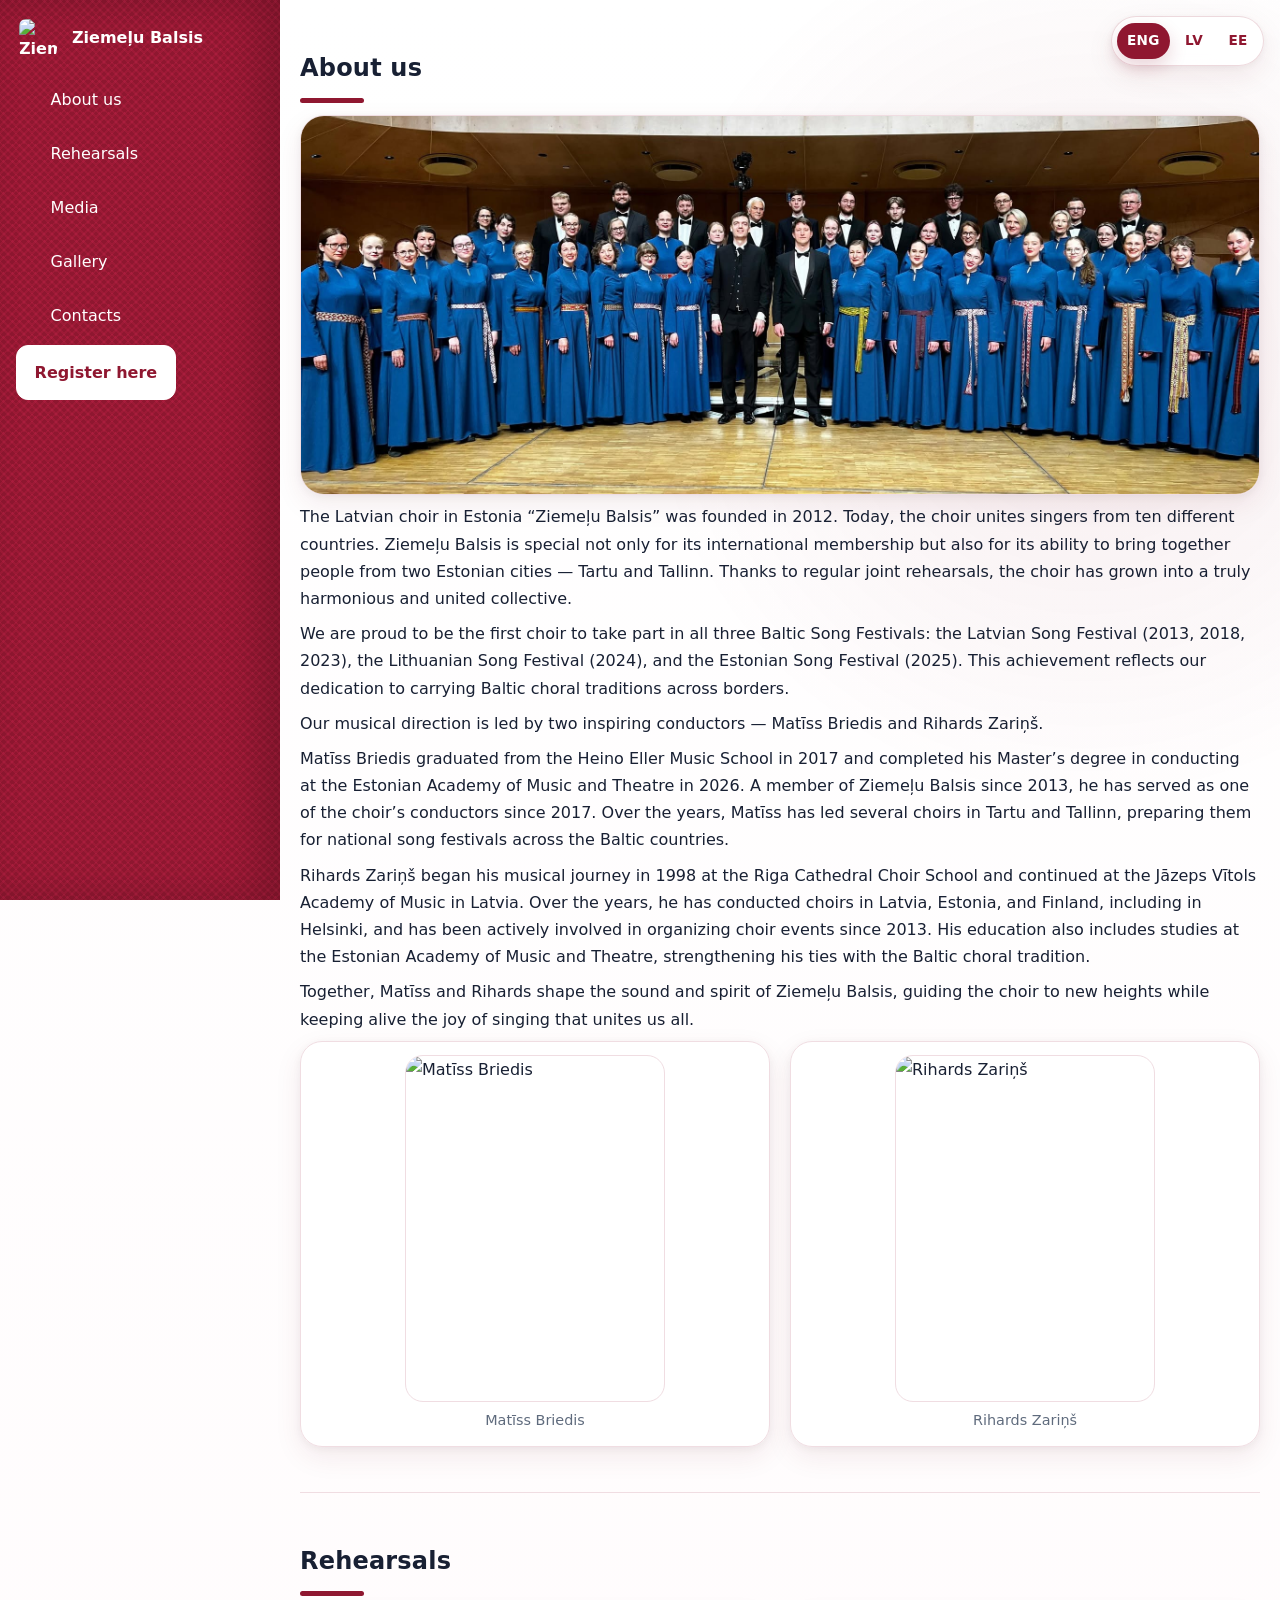
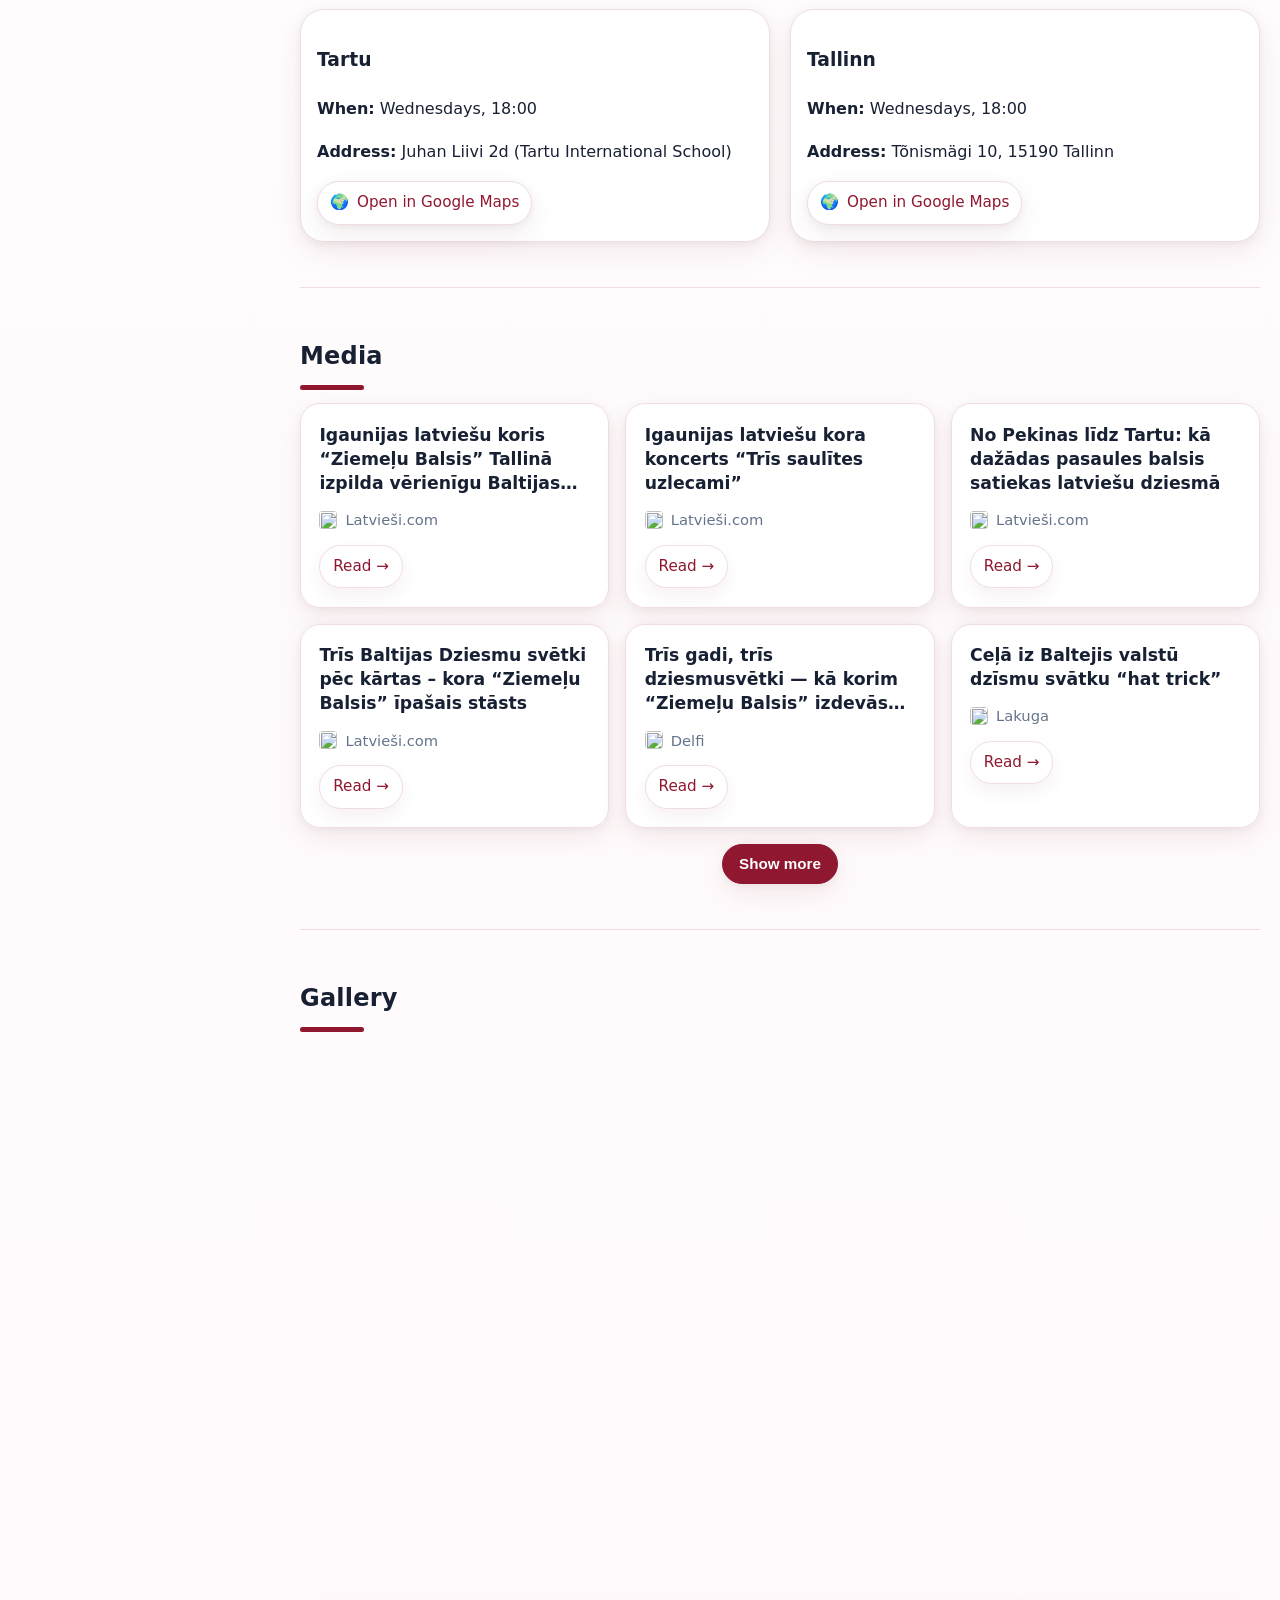
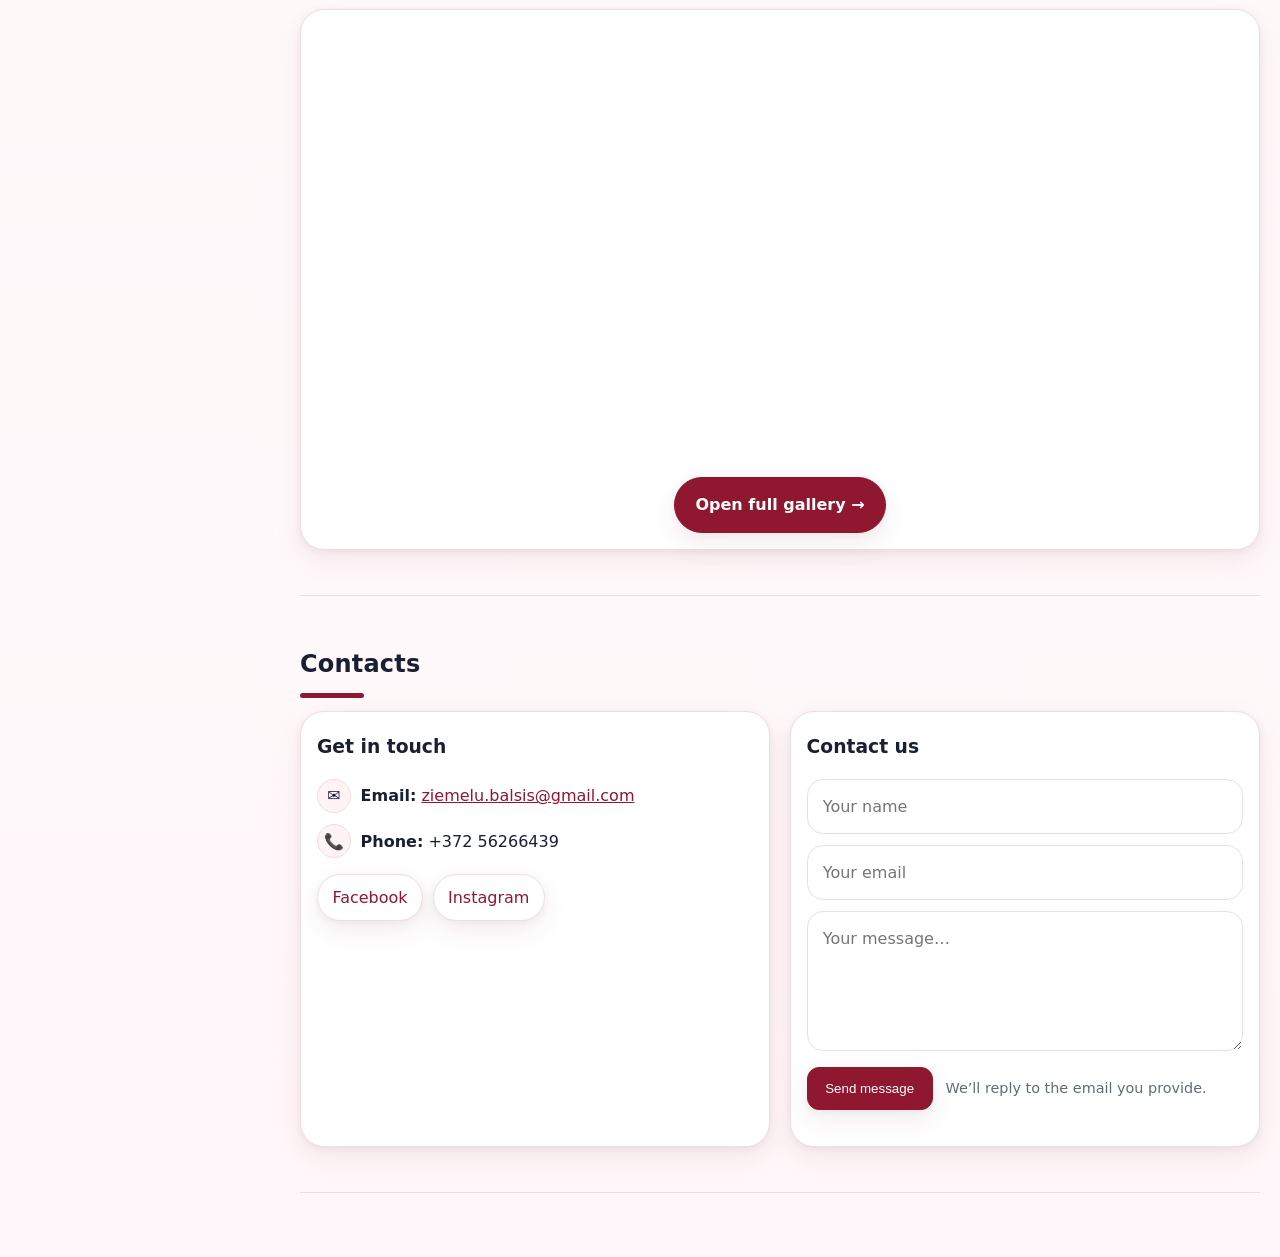
==== commit ff5715e5: "Update index.html" ====
--- a/index.html
+++ b/index.html
@@ -191,9 +191,16 @@
   .about-hero img{
     display:block;
     width:100%;
-    height:auto;
+    height:380px;
     max-height:none;
-    object-fit:contain;
+    object-fit:cover;
+    object-position:center 58%;
+  }
+  @media (max-width:700px){
+    .about-hero img{
+      height:auto;
+      aspect-ratio:16/9;
+    }
   }
   .about-text p{margin:.5rem 0}
   .about-grid{display:grid;gap:1.25rem}
@@ -399,7 +406,7 @@
       <div class="content">
         <section id="about">
           <h1 data-i18n="aboutTitle">About us</h1>
-          <div class="about-hero"><img class="media" src="images/Titulbilde.jpg" alt="Ziemeļu Balsis group photo"></div>
+          <div class="about-hero"><img class="media" src="Titulbilde.jpg" alt="Ziemeļu Balsis group photo"></div>
           <div class="about-text">
             <p data-i18n="aboutP1">The Latvian choir in Estonia "Ziemeļu Balsis" was founded in 2012. Today, the choir unites singers from ten different countries. Ziemeļu Balsis is special not only for its international membership but also for its ability to bring together people from two Estonian cities — Tartu and Tallinn. Thanks to regular joint rehearsals, the choir has grown into a truly harmonious and united collective.</p>
             <p data-i18n="aboutP2">We are proud to be the first choir to take part in all three Baltic Song Festivals: the Latvian Song Festival (2013, 2018, 2023), the Lithuanian Song Festival (2024), and the Estonian Song Festival (2025). This achievement reflects our dedication to carrying Baltic choral traditions across borders.</p>
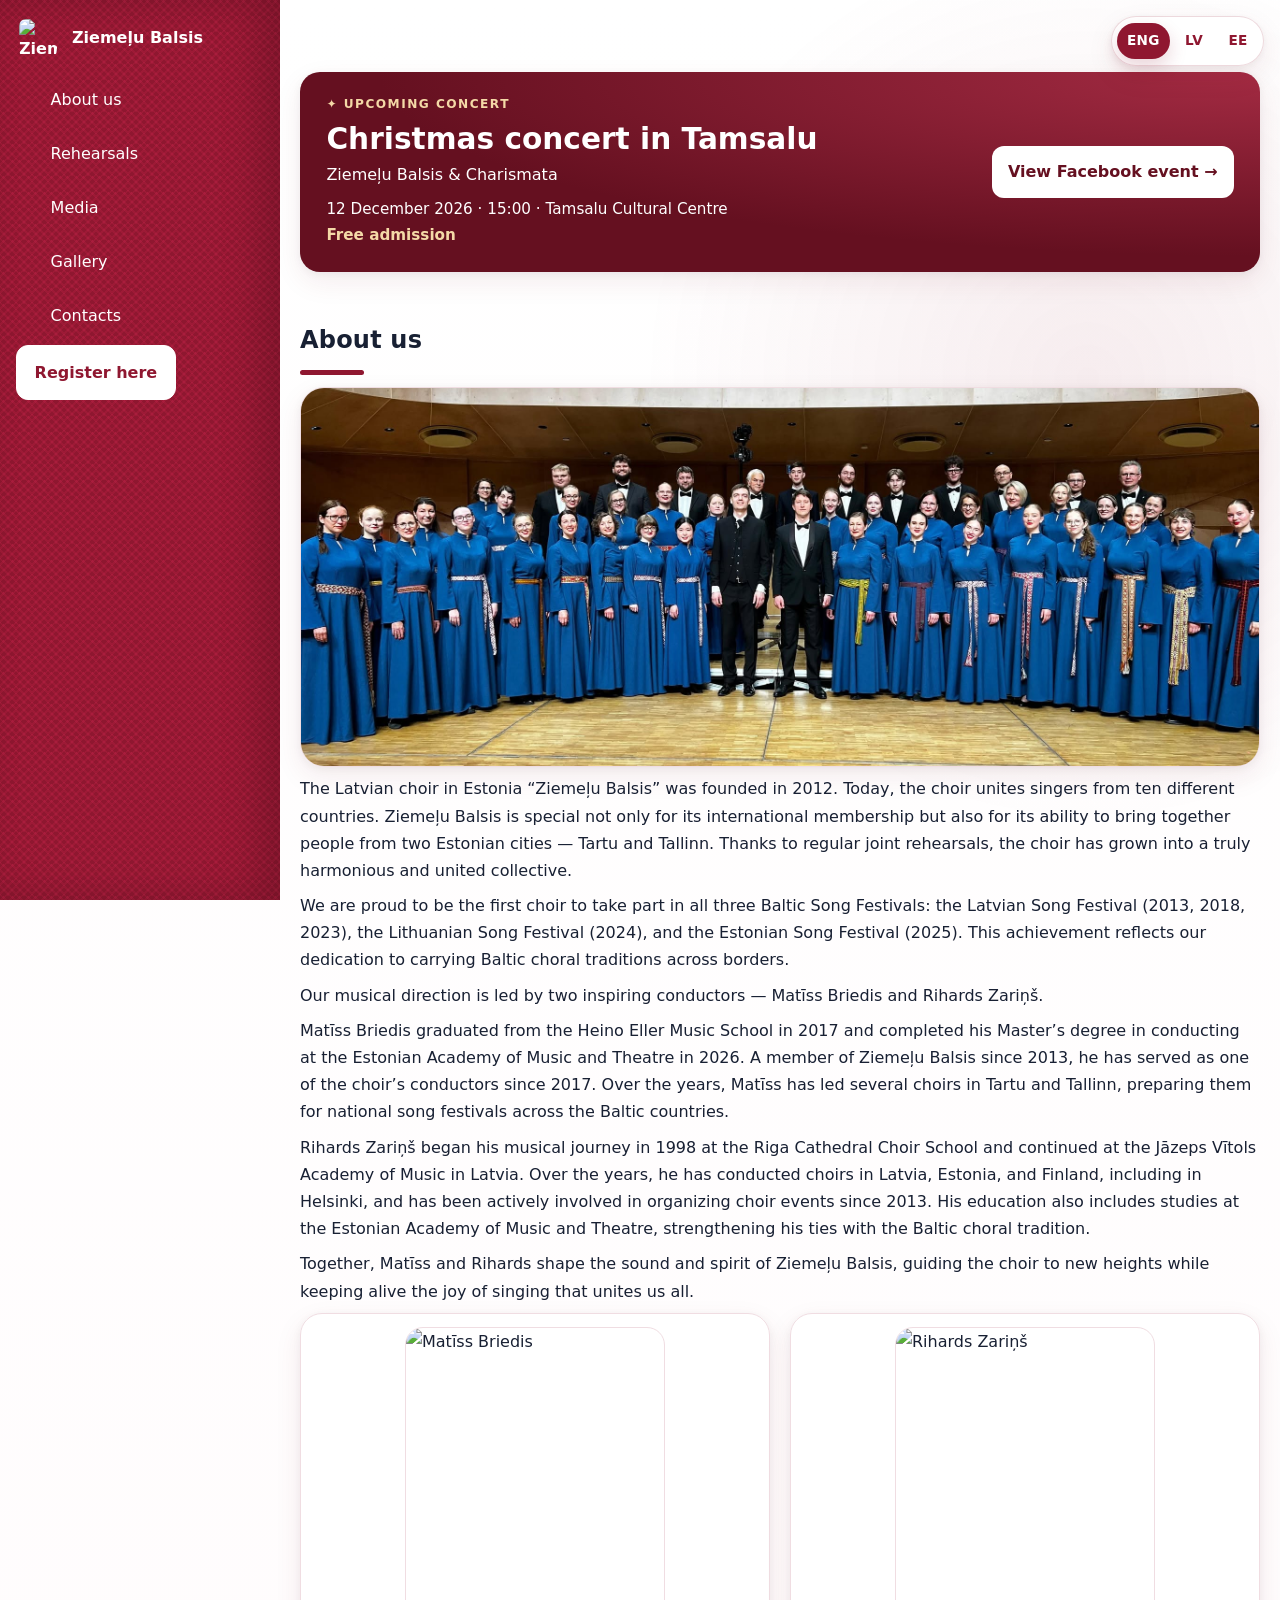
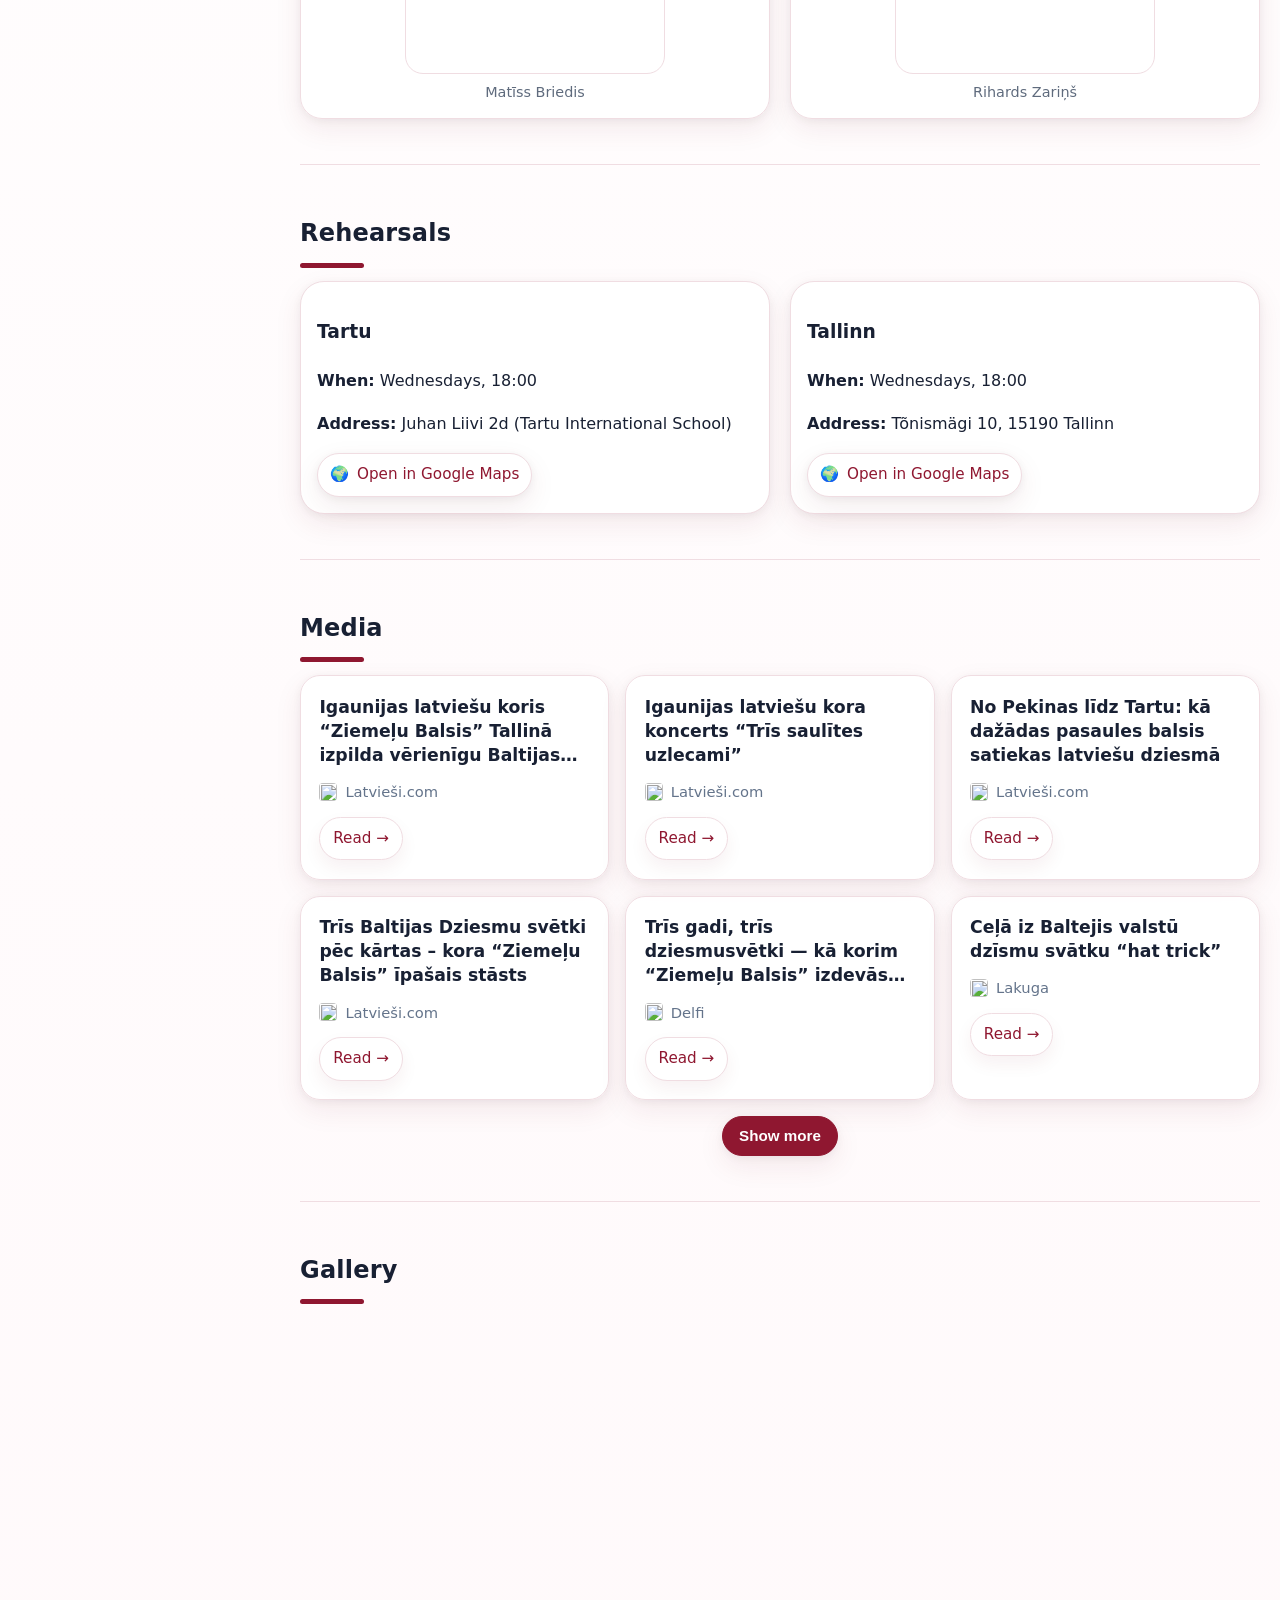
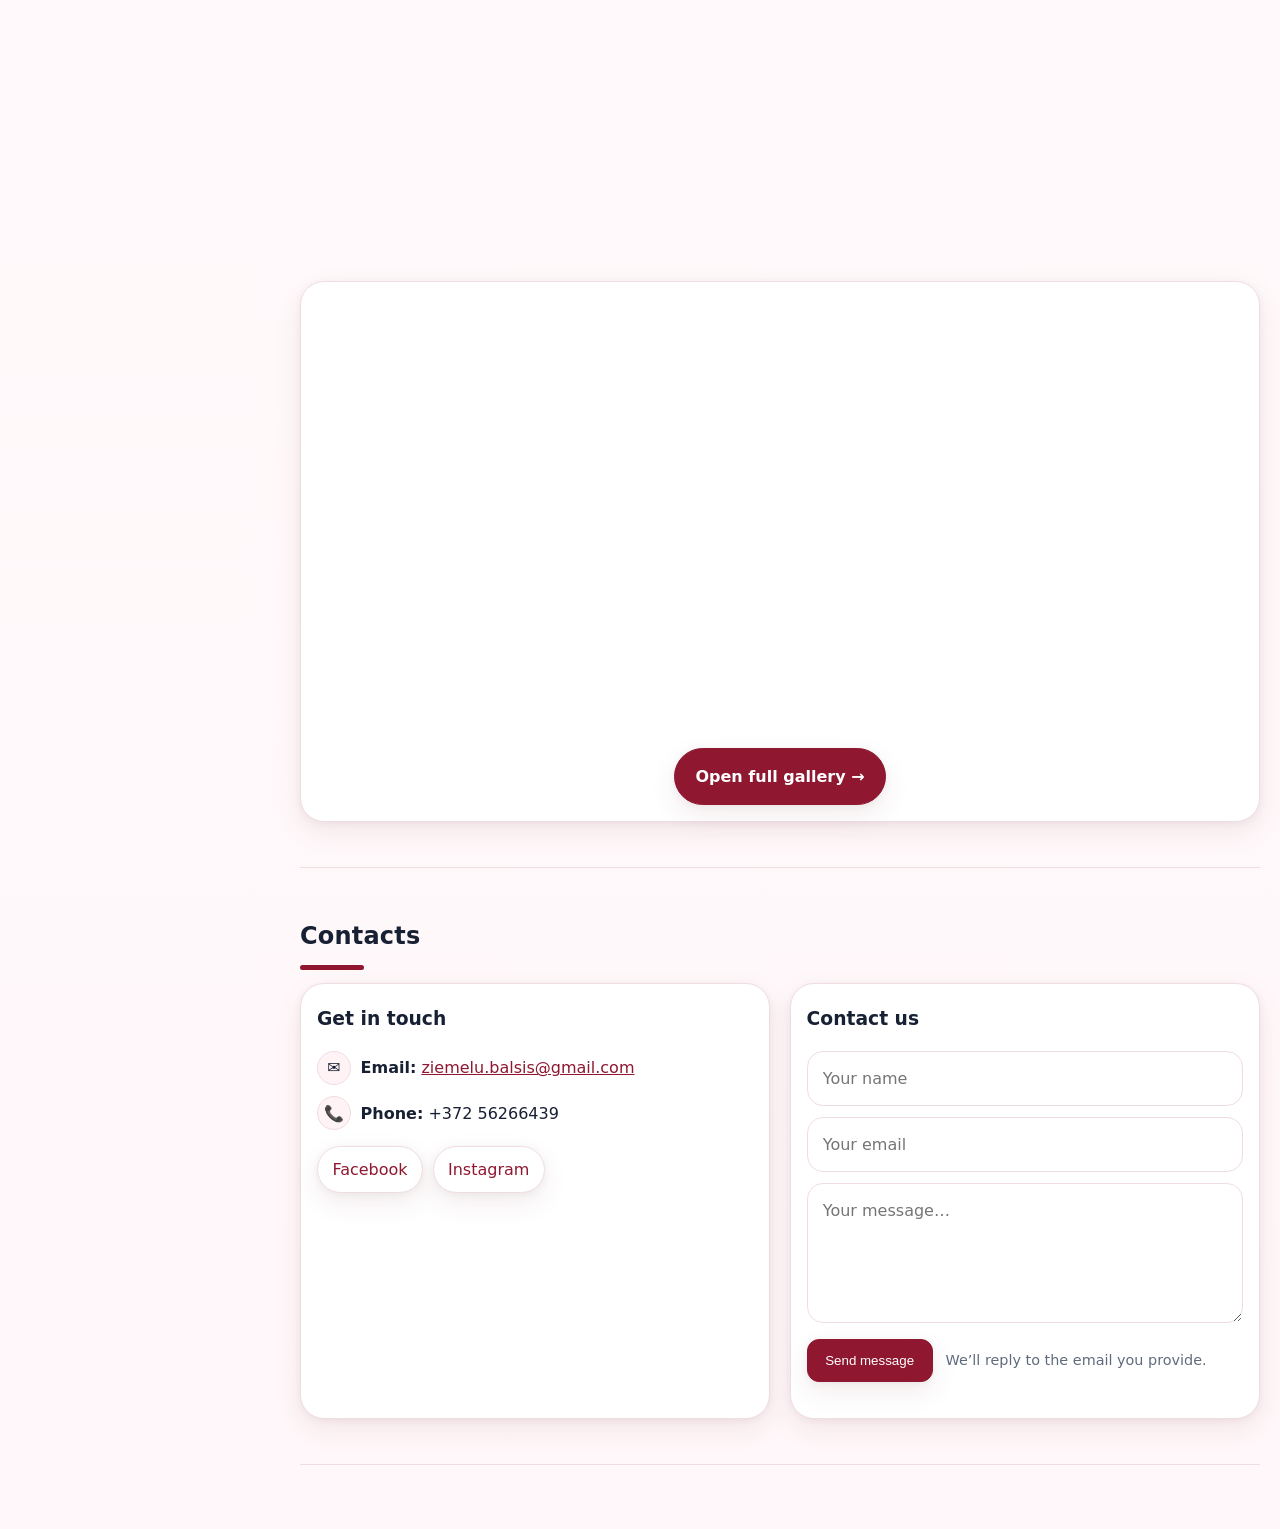
==== commit 83e2e348: "Add multilingual Tamsalu Christmas concert banner" ====
--- a/index.html
+++ b/index.html
@@ -374,7 +374,22 @@
     .language-switcher button{padding:.36rem .5rem;font-size:.78rem}
   }
 
+  
+  /* Upcoming concert banner */
+  .concert-banner{display:flex;align-items:center;justify-content:space-between;gap:1.5rem;margin:4.5rem 0 0;padding:1.4rem 1.65rem;border-radius:20px;background:radial-gradient(ellipse at top right,#a42b43,transparent 65%),#651020;color:#fff;box-shadow:var(--shadow-soft)}
+  .concert-banner[hidden]{display:none}
+  .concert-banner .concert-label{color:#f4d9a7;font-size:.76rem;font-weight:800;letter-spacing:.12em;text-transform:uppercase}
+  .concert-banner h2{font-size:clamp(1.35rem,2.5vw,1.85rem);line-height:1.25;margin:.35rem 0}
+  .concert-banner p{margin:.2rem 0;line-height:1.5}
+  .concert-banner .concert-details{font-size:.95rem;margin-top:.65rem}
+  .concert-banner .concert-free{color:#f4d9a7;font-weight:700}
+  .concert-banner .concert-link{display:inline-block;flex-shrink:0;background:#fff;color:#651020;padding:.75rem 1rem;border-radius:12px;font-weight:750;text-decoration:none;text-align:center}
+  .concert-banner .concert-link:hover{background:#fff0e0}
+  .concert-banner .concert-link:focus-visible{outline:3px solid #f4d9a7;outline-offset:4px}
+  @media(max-width:700px){.concert-banner{flex-direction:column;align-items:stretch;gap:1rem;padding:1.15rem;margin-top:4rem}}
+
   </style>
+  <link rel="icon" type="image/png" href="/images/logo.png?v=2">
 </head>
 
 <body>
@@ -404,6 +419,23 @@
 
     <main>
       <div class="content">
+
+        <div class="concert-banner" id="concertBanner" role="region" aria-labelledby="concertTitle" hidden>
+          <div>
+            <div class="concert-label"><span aria-hidden="true">✦ </span><span data-i18n="eventLabel">Upcoming concert</span></div>
+            <h2 id="concertTitle" data-i18n="eventTitle">Christmas concert in Tamsalu</h2>
+            <p data-i18n="eventSubtitle">Ziemeļu Balsis &amp; Charismata</p>
+            <div class="concert-details">
+              <p><time datetime="2026-12-12T15:00:00+02:00" data-i18n="eventDate">12 December 2026 · 15:00</time> · <span data-i18n="eventPlace">Tamsalu Cultural Centre</span></p>
+              <p class="concert-free" data-i18n="eventFree">Free admission</p>
+            </div>
+          </div>
+          <a class="concert-link" href="https://www.facebook.com/events/4589270481340196/" target="_blank" rel="noopener noreferrer" data-i18n="eventButton">View Facebook event →</a>
+        </div>
+        <script>
+          // Keep the announcement visible through the concert day in Estonia.
+          document.getElementById('concertBanner').hidden = Date.now() >= Date.parse('2026-12-13T00:00:00+02:00');
+        </script>
         <section id="about">
           <h1 data-i18n="aboutTitle">About us</h1>
           <div class="about-hero"><img class="media" src="Titulbilde.jpg" alt="Ziemeļu Balsis group photo"></div>
@@ -699,7 +731,7 @@
         pageTitle:'Ziemeļu Balsis — Latvian Mixed Choir in Estonia',
         metaDescription:'Latvian mixed choir in Estonia. Rehearsals in Tartu and Tallinn. Conductors Matīss Briedis and Rihards Zariņš.',
         navAbout:'About us', navRehearsals:'Rehearsals', navMedia:'Media', navGallery:'Gallery', navContacts:'Contacts', register:'Register here',
-        eventLabel:'Upcoming concert', eventTitle:'Conducting speciality concert exam “Three Suns Rising”', eventSubtitle:'Three Suns Rising', eventDate:'24.05.2026, 14:00', eventPlace:'EMTA suur saal — Estonian Academy of Music and Theatre, main hall', eventButton:'View Facebook event →',
+        eventLabel:'Upcoming concert', eventTitle:'Christmas concert in Tamsalu', eventSubtitle:'Ziemeļu Balsis & Charismata', eventDate:'12 December 2026 · 15:00', eventPlace:'Tamsalu Cultural Centre', eventFree:'Free admission', eventButton:'View Facebook event →',
         whenLabel:'When:', whereLabel:'Where:', addressLabel:'Address:', maps:'Open in Google Maps',
         aboutTitle:'About us',
         aboutP1:'The Latvian choir in Estonia “Ziemeļu Balsis” was founded in 2012. Today, the choir unites singers from ten different countries. Ziemeļu Balsis is special not only for its international membership but also for its ability to bring together people from two Estonian cities — Tartu and Tallinn. Thanks to regular joint rehearsals, the choir has grown into a truly harmonious and united collective.',
@@ -728,7 +760,7 @@
         pageTitle:'Ziemeļu Balsis — Latvijas jauktais koris Igaunijā',
         metaDescription:'Latviešu jauktais koris Igaunijā. Mēģinājumi Tartu un Tallinā. Diriģenti Matīss Briedis un Rihards Zariņš.',
         navAbout:'Par mums', navRehearsals:'Mēģinājumi', navMedia:'Mediji', navGallery:'Galerija', navContacts:'Kontakti', register:'Pievienojies',
-        eventLabel:'Gaidāmais koncerts', eventTitle:'Kordiriģēšanas specialitātes koncerteksāmens „Trīs saulītes uzlecami”', eventSubtitle:'Trīs saulītes uzlecami', eventDate:'24.05.2026., 14.00', eventPlace:'EMTA lielā zāle — Igaunijas Mūzikas un teātra akadēmijas lielā zāle', eventButton:'Skatīt Facebook notikumu →',
+        eventLabel:'Gaidāmais koncerts', eventTitle:'Ziemassvētku koncerts Tamsalu', eventSubtitle:'Ziemeļu Balsis un Charismata', eventDate:'2026. gada 12. decembrī · 15.00', eventPlace:'Tamsalu kultūras nams', eventFree:'Ieeja bez maksas', eventButton:'Skatīt Facebook pasākumu →',
         whenLabel:'Kad:', whereLabel:'Kur:', addressLabel:'Adrese:', maps:'Atvērt Google Maps',
         aboutTitle:'Par mums',
         aboutP1:'Latviešu koris Igaunijā “Ziemeļu Balsis” tika dibināts 2012. gadā. Šodien koris apvieno dziedātājus no desmit dažādām valstīm. “Ziemeļu Balsis” ir īpašs ne tikai ar savu starptautisko sastāvu, bet arī ar spēju pulcēt cilvēkus no divām Igaunijas pilsētām — Tartu un Tallinas. Pateicoties regulāriem kopmēģinājumiem, koris ir izaudzis par saskanīgu un vienotu kolektīvu.',
@@ -757,7 +789,7 @@
         pageTitle:'Ziemeļu Balsis — Läti segakoor Eestis',
         metaDescription:'Läti segakoor Eestis. Proovid Tartus ja Tallinnas. Dirigendid Matīss Briedis ja Rihards Zariņš.',
         navAbout:'Meist', navRehearsals:'Proovid', navMedia:'Meedia', navGallery:'Galerii', navContacts:'Kontaktid', register:'Liitu kooriga',
-        eventLabel:'Tulevane kontsert', eventTitle:'Kooridirigeerimise eriala kontserteksam „Kolme päikest tõusemassa“', eventSubtitle:'Kolme päikest tõusemassa', eventDate:'24.05.2026, 14.00', eventPlace:'EMTA suur saal — Eesti Muusika- ja Teatriakadeemia suur saal', eventButton:'Vaata Facebooki üritust →',
+        eventLabel:'Tulevane kontsert', eventTitle:'Jõulukontsert Tamsalus', eventSubtitle:'Ziemeļu Balsis ja Charismata', eventDate:'12. detsember 2026 · kell 15.00', eventPlace:'Tamsalu kultuurimaja', eventFree:'Sissepääs on tasuta', eventButton:'Vaata Facebooki üritust →',
         whenLabel:'Millal:', whereLabel:'Kus:', addressLabel:'Aadress:', maps:'Ava Google Mapsis',
         aboutTitle:'Meist',
         aboutP1:'Eesti Läti koor “Ziemeļu Balsis” asutati 2012. aastal. Täna ühendab koor lauljaid kümnest eri riigist. “Ziemeļu Balsis” on eriline mitte ainult oma rahvusvahelise koosseisu, vaid ka selle poolest, et toob kokku inimesed kahest Eesti linnast — Tartust ja Tallinnast. Tänu regulaarsetele ühisproovidele on koor kasvanud tõeliselt ühtseks ja harmooniliseks kollektiiviks.',
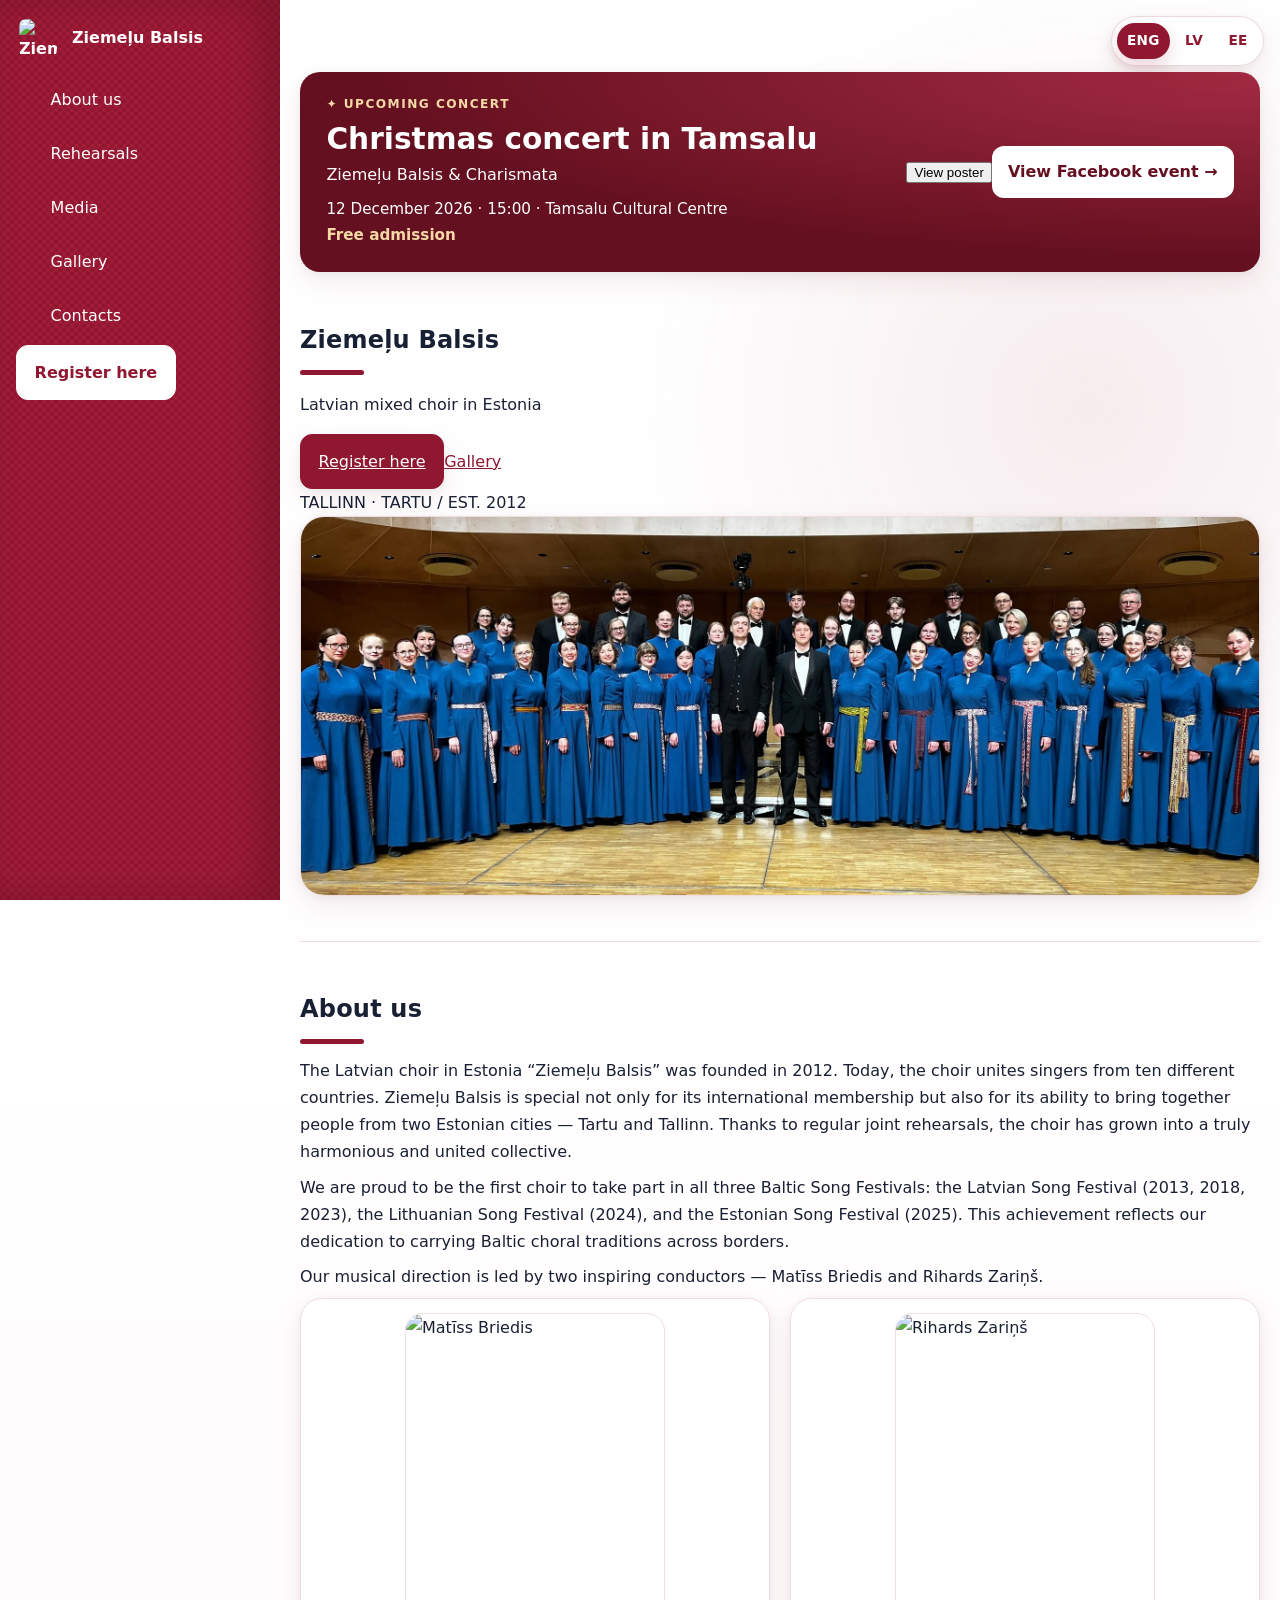
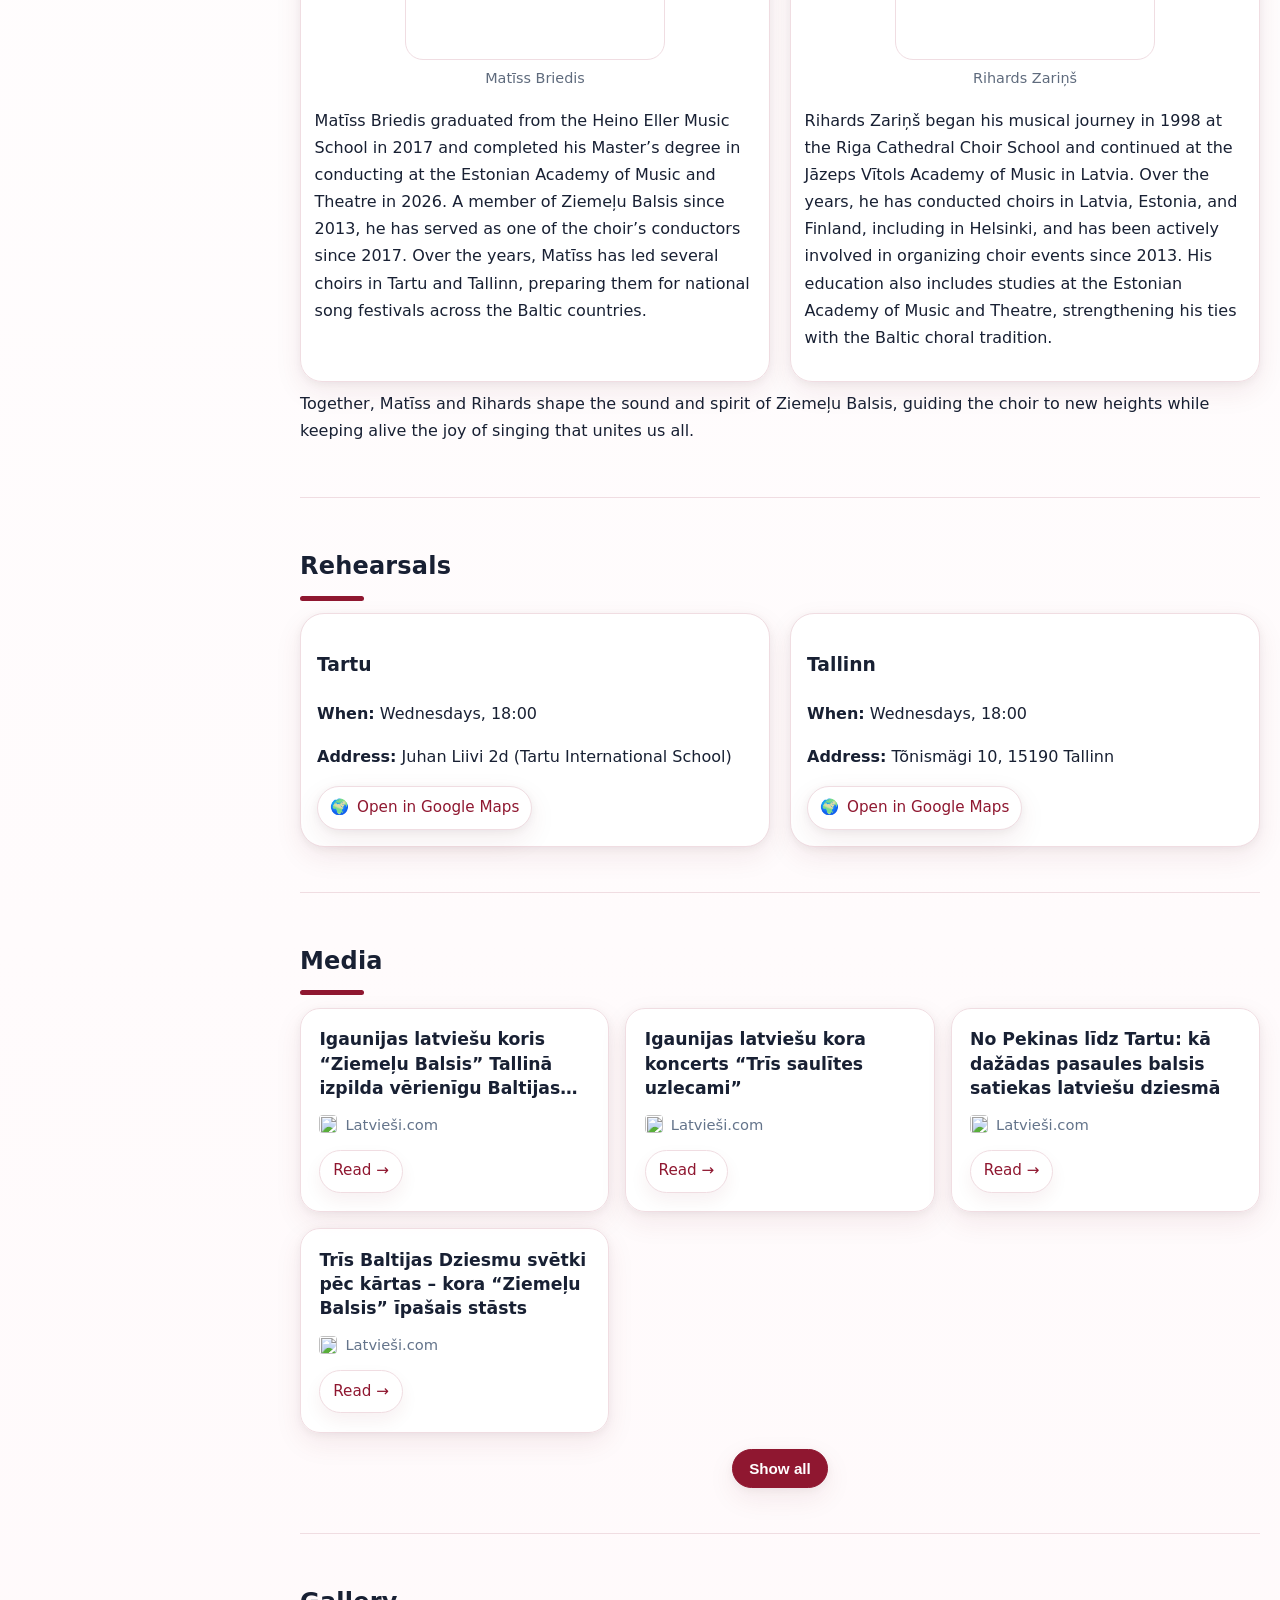
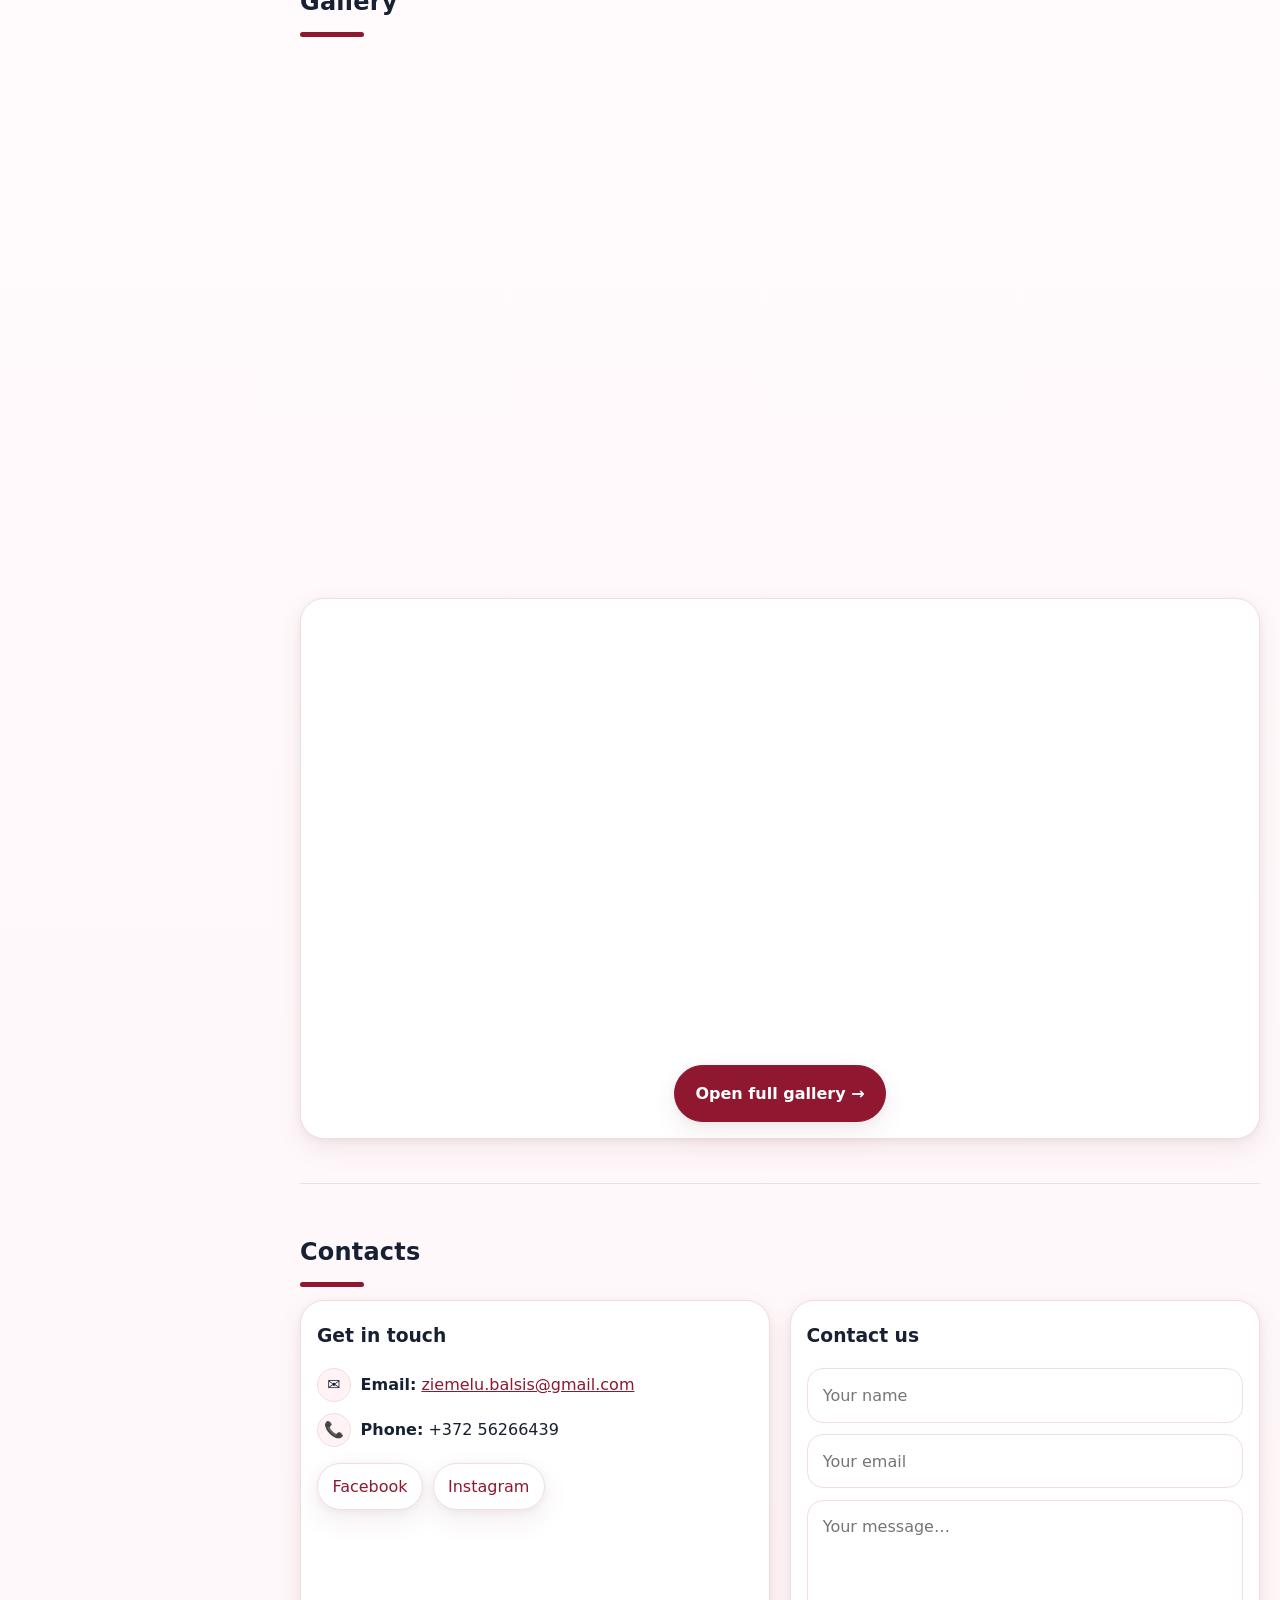
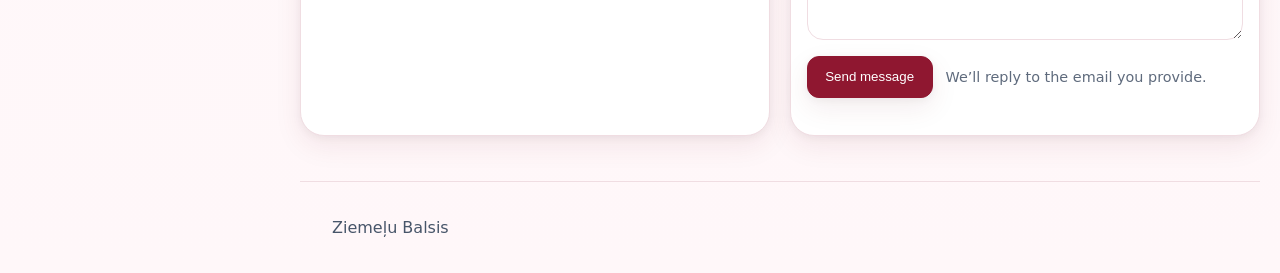
==== commit dcad5295: "Add files via upload" ====
--- a/index.html
+++ b/index.html
@@ -389,16 +389,14 @@
   @media(max-width:700px){.concert-banner{flex-direction:column;align-items:stretch;gap:1rem;padding:1.15rem;margin-top:4rem}}
 
   </style>
+<link rel="stylesheet" href="css/shared.css">
+<link rel="stylesheet" href="css/website.css">
   <link rel="icon" type="image/png" href="/images/logo.png?v=2">
 </head>
 
 <body>
 
-  <div class="language-switcher" aria-label="Language selector">
-    <button type="button" class="active" data-lang-btn="en">ENG</button>
-    <button type="button" data-lang-btn="lv">LV</button>
-    <button type="button" data-lang-btn="ee">EE</button>
-  </div>
+
   <div class="layout">
     <aside>
       <div class="brand">
@@ -415,12 +413,18 @@
         </ul>
         <a class="btn" href="https://forms.gle/sJ83ptDXcackn1jQA" target="_blank" rel="noopener"> <span data-i18n="register">Register here</span></a>
       </nav>
+  <div class="language-switcher" aria-label="Language selector">
+    <button type="button" class="active" data-lang-btn="en">ENG</button>
+    <button type="button" data-lang-btn="lv">LV</button>
+    <button type="button" data-lang-btn="ee">EE</button>
+  </div>
     </aside>
 
     <main>
       <div class="content">
 
-        <div class="concert-banner" id="concertBanner" role="region" aria-labelledby="concertTitle" hidden>
+
+        <div class="concert-banner event-preview" id="concertBanner" role="region" aria-labelledby="concertTitle" hidden>
           <div>
             <div class="concert-label"><span aria-hidden="true">✦ </span><span data-i18n="eventLabel">Upcoming concert</span></div>
             <h2 id="concertTitle" data-i18n="eventTitle">Christmas concert in Tamsalu</h2>
@@ -430,27 +434,29 @@
               <p class="concert-free" data-i18n="eventFree">Free admission</p>
             </div>
           </div>
-          <a class="concert-link" href="https://www.facebook.com/events/4589270481340196/" target="_blank" rel="noopener noreferrer" data-i18n="eventButton">View Facebook event →</a>
+          <div class="concert-actions"><button type="button" class="poster-open" id="posterOpen"><img id="posterThumb" src="images/concert-poster-ee.jpeg" alt=""><span data-i18n="posterView">View poster</span></button><a class="concert-link" href="https://www.facebook.com/events/4589270481340196/" target="_blank" rel="noopener noreferrer" data-i18n="eventButton">View Facebook event →</a></div>
         </div>
         <script>
           // Keep the announcement visible through the concert day in Estonia.
           document.getElementById('concertBanner').hidden = Date.now() >= Date.parse('2026-12-13T00:00:00+02:00');
         </script>
+        <section class="hero" id="home"><div class="hero-copy"><h1>Ziemeļu Balsis</h1><p data-i18n="heroTag">Latvian mixed choir in Estonia</p><div class="hero-actions"><a class="btn" href="https://forms.gle/sJ83ptDXcackn1jQA" target="_blank" rel="noopener" data-i18n="register">Register here</a><a class="secondary" href="#gallery" data-i18n="navGallery">Gallery</a></div><div class="eyebrow hero-location" data-i18n="heroLocation">TALLINN · TARTU / EST. 2012</div></div><div class="about-hero"><img class="media" src="Titulbilde.jpg" alt="Ziemeļu Balsis group photo"></div></section>
         <section id="about">
-          <h1 data-i18n="aboutTitle">About us</h1>
-          <div class="about-hero"><img class="media" src="Titulbilde.jpg" alt="Ziemeļu Balsis group photo"></div>
+          <h2 data-i18n="aboutTitle">About us</h2>
+          
           <div class="about-text">
             <p data-i18n="aboutP1">The Latvian choir in Estonia "Ziemeļu Balsis" was founded in 2012. Today, the choir unites singers from ten different countries. Ziemeļu Balsis is special not only for its international membership but also for its ability to bring together people from two Estonian cities — Tartu and Tallinn. Thanks to regular joint rehearsals, the choir has grown into a truly harmonious and united collective.</p>
             <p data-i18n="aboutP2">We are proud to be the first choir to take part in all three Baltic Song Festivals: the Latvian Song Festival (2013, 2018, 2023), the Lithuanian Song Festival (2024), and the Estonian Song Festival (2025). This achievement reflects our dedication to carrying Baltic choral traditions across borders.</p>
+          </div><div class="about-text">
             <p data-i18n="aboutP3">Our musical direction is led by two inspiring conductors — Matīss Briedis and Rihards Zariņš.</p>
-            <p data-i18n="aboutP4">Matīss Briedis graduated from the Heino Eller Music School in 2017 and completed his Master’s degree in conducting at the Estonian Academy of Music and Theatre in 2026. A member of Ziemeļu Balsis since 2013, he has served as one of the choir’s conductors since 2017. Over the years, Matīss has led several choirs in Tartu and Tallinn, preparing them for national song festivals across the Baltic countries.</p>
-            <p data-i18n="aboutP5">Rihards Zariņš began his musical journey in 1998 at the Riga Cathedral Choir School and continued at the Jāzeps Vītols Academy of Music in Latvia. Over the years, he has conducted choirs in Latvia, Estonia, and Finland, including in Helsinki, and has been actively involved in organizing choir events since 2013. His education also includes studies at the Estonian Academy of Music and Theatre, strengthening his ties with the Baltic choral tradition.</p>
-            <p data-i18n="aboutP6">Together, Matīss and Rihards shape the sound and spirit of Ziemeļu Balsis, guiding the choir to new heights while keeping alive the joy of singing that unites us all.</p>
+            
+            
+            
           </div>
           <div class="about-grid">
-            <div class="portrait-card"><img class="portrait-img" src="images/matiss-briedis.jpg" alt="Matīss Briedis"><div class="portrait-caption">Matīss Briedis</div></div>
-            <div class="portrait-card"><img class="portrait-img" src="images/rihards-zarins.jpg" alt="Rihards Zariņš"><div class="portrait-caption">Rihards Zariņš</div></div>
-          </div>
+            <div class="portrait-card"><img class="portrait-img" src="images/matiss-briedis.jpg" alt="Matīss Briedis"><div class="portrait-caption">Matīss Briedis</div><p data-i18n="aboutP4">Matīss Briedis graduated from the Heino Eller Music School in 2017 and completed his Master’s degree in conducting at the Estonian Academy of Music and Theatre in 2026. A member of Ziemeļu Balsis since 2013, he has served as one of the choir’s conductors since 2017. Over the years, Matīss has led several choirs in Tartu and Tallinn, preparing them for national song festivals across the Baltic countries.</p></div>
+            <div class="portrait-card"><img class="portrait-img" src="images/rihards-zarins.jpg" alt="Rihards Zariņš"><div class="portrait-caption">Rihards Zariņš</div><p data-i18n="aboutP5">Rihards Zariņš began his musical journey in 1998 at the Riga Cathedral Choir School and continued at the Jāzeps Vītols Academy of Music in Latvia. Over the years, he has conducted choirs in Latvia, Estonia, and Finland, including in Helsinki, and has been actively involved in organizing choir events since 2013. His education also includes studies at the Estonian Academy of Music and Theatre, strengthening his ties with the Baltic choral tradition.</p></div>
+          </div><div class="about-text closing-bio"><p data-i18n="aboutP6">Together, Matīss and Rihards shape the sound and spirit of Ziemeļu Balsis, guiding the choir to new heights while keeping alive the joy of singing that unites us all.</p></div>
         </section>
 
         <section id="rehearsals">
@@ -476,7 +482,7 @@
             <article class="news-card"><h3>Läti-Eesti koori dirigent: ootan väga, et laulu vägi ajaks vihma minema</h3><div class="meta-row" data-domain="kultuur.err.ee"><img alt="" /><span>ERR Kultuur</span></div><div class="actions"><a class="read-link" href="https://kultuur.err.ee/1609738668/lati-eesti-koori-dirigent-ootan-vaga-et-lauluvoim-ajaks-vihma-minema" target="_blank" rel="noopener"><span data-i18n="readArticle">Read →</span></a></div></article>
             <article class="news-card"><h3>Leedu tähistab laulupeo sajandat sünnipäeva</h3><div class="meta-row" data-domain="kultuur.err.ee"><img alt="" /><span>ERR Kultuur</span></div><div class="actions"><a class="read-link" href="https://kultuur.err.ee/1609387721/leedu-tahistab-laulupeo-sajandat-sunnipaeva" target="_blank" rel="noopener"><span data-i18n="readArticle">Read →</span></a></div></article>
             <article class="news-card"><h3>Laulupidu — see on huulepulk</h3><div class="meta-row" data-domain="www.sirp.ee"><img alt="" /><span>Sirp</span></div><div class="actions"><a class="read-link" href="https://www.sirp.ee/laulupidu-see-on-huulepulk/" target="_blank" rel="noopener"><span data-i18n="readArticle">Read →</span></a></div></article>          </div>
-          <div class="toggle-wrap"><button class="toggle-btn" id="mediaToggle" data-i18n="mediaShowMore">Show more</button></div>
+          <div class="toggle-wrap"><button class="toggle-btn" id="mediaToggle" data-i18n="mediaShowMore">Show all</button></div>
           <script>
             document.querySelectorAll('#news .meta-row').forEach(row => {
               const d = row.getAttribute('data-domain');
@@ -486,17 +492,17 @@
 
             const cards = Array.from(document.querySelectorAll('#news .news-card'));
             const toggle = document.getElementById('mediaToggle');
-            const initial = 6;
-            function applyClamp(collapsed){cards.forEach((card,i)=>{card.style.display=(collapsed&&i>=initial)?'none':''});toggle.textContent = window.t ? (collapsed ? window.t('mediaShowMore') : window.t('mediaShowLess')) : (collapsed ? 'Show more' : 'Show less')}
+            const initial = () => window.innerWidth >= 1100 ? 4 : window.innerWidth >= 760 ? 3 : window.innerWidth >= 520 ? 2 : 1;
+            function applyClamp(collapsed){cards.forEach((card,i)=>{card.style.display=(collapsed&&i>=initial())?'none':''});toggle.textContent = window.t ? (collapsed ? window.t('mediaShowMore') : window.t('mediaShowLess')) : (collapsed ? 'Show all' : 'Show less')}
             let collapsed = true;
             applyClamp(collapsed);
-            toggle.addEventListener('click',()=>{collapsed=!collapsed;applyClamp(collapsed)});
+            toggle.addEventListener('click',()=>{collapsed=!collapsed;applyClamp(collapsed)}); window.addEventListener('resize',()=>applyClamp(collapsed));
           </script>
         </section>
 
         <section id="gallery">
           <h2 data-i18n="galleryTitle">Gallery</h2>
-          <div style="margin:0 0 1rem 0;max-width:1000px;">
+          <div class="gallery-video">
             <iframe src="https://www.youtube.com/embed/ULzgT8_4hVk?start=50&modestbranding=1&rel=0" title="Ziemeļu Balsis video" loading="lazy" allowfullscreen style="width:100%; aspect-ratio:16 / 9; border:0; border-radius:14px;"></iframe>
           </div>
 
@@ -603,7 +609,7 @@
           </div>
         </section>
 
-        <footer></footer>
+        <footer><img src="images/logo.png" alt="" class="footer-mark"><span>Ziemeļu Balsis</span></footer>
       </div>
     </main>
   </div>
@@ -731,7 +737,7 @@
         pageTitle:'Ziemeļu Balsis — Latvian Mixed Choir in Estonia',
         metaDescription:'Latvian mixed choir in Estonia. Rehearsals in Tartu and Tallinn. Conductors Matīss Briedis and Rihards Zariņš.',
         navAbout:'About us', navRehearsals:'Rehearsals', navMedia:'Media', navGallery:'Gallery', navContacts:'Contacts', register:'Register here',
-        eventLabel:'Upcoming concert', eventTitle:'Christmas concert in Tamsalu', eventSubtitle:'Ziemeļu Balsis & Charismata', eventDate:'12 December 2026 · 15:00', eventPlace:'Tamsalu Cultural Centre', eventFree:'Free admission', eventButton:'View Facebook event →',
+        heroTag:'Latvian mixed choir in Estonia', heroLocation:'TALLINN · TARTU / EST. 2012', posterView:'View poster', eventLabel:'Upcoming concert', eventTitle:'Christmas concert in Tamsalu', eventSubtitle:'Ziemeļu Balsis & Charismata', eventDate:'12 December 2026 · 15:00', eventPlace:'Tamsalu Cultural Centre', eventFree:'Free admission', eventButton:'View Facebook event →',
         whenLabel:'When:', whereLabel:'Where:', addressLabel:'Address:', maps:'Open in Google Maps',
         aboutTitle:'About us',
         aboutP1:'The Latvian choir in Estonia “Ziemeļu Balsis” was founded in 2012. Today, the choir unites singers from ten different countries. Ziemeļu Balsis is special not only for its international membership but also for its ability to bring together people from two Estonian cities — Tartu and Tallinn. Thanks to regular joint rehearsals, the choir has grown into a truly harmonious and united collective.',
@@ -741,7 +747,7 @@
         aboutP5:'Rihards Zariņš began his musical journey in 1998 at the Riga Cathedral Choir School and continued at the Jāzeps Vītols Academy of Music in Latvia. Over the years, he has conducted choirs in Latvia, Estonia, and Finland, including in Helsinki, and has been actively involved in organizing choir events since 2013. His education also includes studies at the Estonian Academy of Music and Theatre, strengthening his ties with the Baltic choral tradition.',
         aboutP6:'Together, Matīss and Rihards shape the sound and spirit of Ziemeļu Balsis, guiding the choir to new heights while keeping alive the joy of singing that unites us all.',
         rehearsalsTitle:'Rehearsals', rehearsalTime:'Wednesdays, 18:00', tartuAddress:'Juhan Liivi 2d (Tartu International School)', tallinnAddress:'Tõnismägi 10, 15190 Tallinn',
-        mediaTitle:'Media', readArticle:'Read →', mediaShowMore:'Show more', mediaShowLess:'Show less',
+        mediaTitle:'Media', readArticle:'Read →', mediaShowMore:'Show all', mediaShowLess:'Show less',
         article1:'Estonian Latvian Choir concert “Three Little Suns Rising”',
         article2:'From Beijing to Tartu: how voices from different worlds meet in Latvian song',
         article3:'Three Baltic Song Festivals in a row — the special story of “Ziemeļu Balsis”',
@@ -760,7 +766,7 @@
         pageTitle:'Ziemeļu Balsis — Latvijas jauktais koris Igaunijā',
         metaDescription:'Latviešu jauktais koris Igaunijā. Mēģinājumi Tartu un Tallinā. Diriģenti Matīss Briedis un Rihards Zariņš.',
         navAbout:'Par mums', navRehearsals:'Mēģinājumi', navMedia:'Mediji', navGallery:'Galerija', navContacts:'Kontakti', register:'Pievienojies',
-        eventLabel:'Gaidāmais koncerts', eventTitle:'Ziemassvētku koncerts Tamsalu', eventSubtitle:'Ziemeļu Balsis un Charismata', eventDate:'2026. gada 12. decembrī · 15.00', eventPlace:'Tamsalu kultūras nams', eventFree:'Ieeja bez maksas', eventButton:'Skatīt Facebook pasākumu →',
+        heroTag:'Latviešu jauktais koris Igaunijā', heroLocation:'TALLINA · TARTU / KOPŠ 2012', posterView:'Skatīt afišu', eventLabel:'Gaidāmais koncerts', eventTitle:'Ziemassvētku koncerts Tamsalu', eventSubtitle:'Ziemeļu Balsis un Charismata', eventDate:'2026. gada 12. decembrī · 15.00', eventPlace:'Tamsalu kultūras nams', eventFree:'Ieeja bez maksas', eventButton:'Skatīt Facebook pasākumu →',
         whenLabel:'Kad:', whereLabel:'Kur:', addressLabel:'Adrese:', maps:'Atvērt Google Maps',
         aboutTitle:'Par mums',
         aboutP1:'Latviešu koris Igaunijā “Ziemeļu Balsis” tika dibināts 2012. gadā. Šodien koris apvieno dziedātājus no desmit dažādām valstīm. “Ziemeļu Balsis” ir īpašs ne tikai ar savu starptautisko sastāvu, bet arī ar spēju pulcēt cilvēkus no divām Igaunijas pilsētām — Tartu un Tallinas. Pateicoties regulāriem kopmēģinājumiem, koris ir izaudzis par saskanīgu un vienotu kolektīvu.',
@@ -770,7 +776,7 @@
         aboutP5:'Rihards Zariņš savu muzikālo ceļu sāka 1998. gadā Rīgas Doma kora skolā un turpināja Jāzepa Vītola Latvijas Mūzikas akadēmijā. Gadu gaitā viņš diriģējis korus Latvijā, Igaunijā un Somijā, tostarp Helsinkos, un kopš 2013. gada aktīvi iesaistījies koru pasākumu organizēšanā. Viņa izglītībā ietilpst arī studijas Igaunijas Mūzikas un teātra akadēmijā, kas vēl vairāk nostiprina saikni ar Baltijas kordziedāšanas tradīciju.',
         aboutP6:'Kopā Matīss un Rihards veido “Ziemeļu Balsu” skanējumu un garu, vedot kori uz jauniem mērķiem un saglabājot dzīvu dziedāšanas prieku, kas mūs visus vieno.',
         rehearsalsTitle:'Mēģinājumi', rehearsalTime:'Trešdienās, 18.00', tartuAddress:'Juhan Liivi 2d (Tartu Starptautiskā skola)', tallinnAddress:'Tõnismägi 10, 15190 Tallina',
-        mediaTitle:'Mediji', readArticle:'Lasīt →', mediaShowMore:'Rādīt vairāk', mediaShowLess:'Rādīt mazāk',
+        mediaTitle:'Mediji', readArticle:'Lasīt →', mediaShowMore:'Rādīt visus', mediaShowLess:'Rādīt mazāk',
         article1:'Igaunijas latviešu kora koncerts “Trīs saulītes uzlecami”',
         article2:'No Pekinas līdz Tartu: kā dažādas pasaules balsis satiekas latviešu dziesmā',
         article3:'Trīs Baltijas Dziesmu svētki pēc kārtas – kora “Ziemeļu Balsis” īpašais stāsts',
@@ -789,7 +795,7 @@
         pageTitle:'Ziemeļu Balsis — Läti segakoor Eestis',
         metaDescription:'Läti segakoor Eestis. Proovid Tartus ja Tallinnas. Dirigendid Matīss Briedis ja Rihards Zariņš.',
         navAbout:'Meist', navRehearsals:'Proovid', navMedia:'Meedia', navGallery:'Galerii', navContacts:'Kontaktid', register:'Liitu kooriga',
-        eventLabel:'Tulevane kontsert', eventTitle:'Jõulukontsert Tamsalus', eventSubtitle:'Ziemeļu Balsis ja Charismata', eventDate:'12. detsember 2026 · kell 15.00', eventPlace:'Tamsalu kultuurimaja', eventFree:'Sissepääs on tasuta', eventButton:'Vaata Facebooki üritust →',
+        heroTag:'Läti segakoor Eestis', heroLocation:'TALLINN · TARTU / ALATES 2012', posterView:'Vaata plakatit', eventLabel:'Tulevane kontsert', eventTitle:'Jõulukontsert Tamsalus', eventSubtitle:'Ziemeļu Balsis ja Charismata', eventDate:'12. detsember 2026 · kell 15.00', eventPlace:'Tamsalu kultuurimaja', eventFree:'Sissepääs on tasuta', eventButton:'Vaata Facebooki üritust →',
         whenLabel:'Millal:', whereLabel:'Kus:', addressLabel:'Aadress:', maps:'Ava Google Mapsis',
         aboutTitle:'Meist',
         aboutP1:'Eesti Läti koor “Ziemeļu Balsis” asutati 2012. aastal. Täna ühendab koor lauljaid kümnest eri riigist. “Ziemeļu Balsis” on eriline mitte ainult oma rahvusvahelise koosseisu, vaid ka selle poolest, et toob kokku inimesed kahest Eesti linnast — Tartust ja Tallinnast. Tänu regulaarsetele ühisproovidele on koor kasvanud tõeliselt ühtseks ja harmooniliseks kollektiiviks.',
@@ -799,7 +805,7 @@
         aboutP5:'Rihards Zariņš alustas oma muusikateed 1998. aastal Riia Toomkiriku koorikoolis ja jätkas õpinguid Jāzeps Vītolsi Läti Muusikaakadeemias. Aastate jooksul on ta juhatanud koore Lätis, Eestis ja Soomes, sealhulgas Helsingis, ning on alates 2013. aastast aktiivselt osalenud koorisündmuste korraldamises. Tema haridustee hulka kuuluvad ka õpingud Eesti Muusika- ja Teatriakadeemias, mis tugevdavad tema sidet Balti kooritraditsiooniga.',
         aboutP6:'Matīss ja Rihards kujundavad koos “Ziemeļu Balsise” kõla ja vaimu, juhtides koori uute eesmärkide poole ning hoides elus laulurõõmu, mis meid kõiki ühendab.',
         rehearsalsTitle:'Proovid', rehearsalTime:'Kolmapäeviti, 18.00', tartuAddress:'Juhan Liivi 2d (Tartu Rahvusvaheline Kool)', tallinnAddress:'Tõnismägi 10, 15190 Tallinn',
-        mediaTitle:'Meedia', readArticle:'Loe →', mediaShowMore:'Näita rohkem', mediaShowLess:'Näita vähem',
+        mediaTitle:'Meedia', readArticle:'Loe →', mediaShowMore:'Näita kõiki', mediaShowLess:'Näita vähem',
         article1:'Eesti Läti koori kontsert “Kolm päikest tõusevad”',
         article2:'Pekingist Tartusse: kuidas eri maailma hääled kohtuvad läti laulus',
         article3:'Kolm Balti laulupidu järjest — “Ziemeļu Balsise” eriline lugu',
@@ -822,6 +828,7 @@
     window.applyLanguage = function(lang){
       window.currentLang = translations[lang] ? lang : 'en';
       localStorage.setItem('zbLang', window.currentLang);
+      document.dispatchEvent(new CustomEvent('zbLanguage',{detail:window.currentLang}));
       document.documentElement.lang = window.currentLang === 'ee' ? 'et' : window.currentLang;
       document.title = window.t('pageTitle');
       const meta = document.querySelector('meta[name="description"]');
@@ -845,5 +852,6 @@
   })();
   </script>
 
-</body>
+<dialog id="posterDialog" aria-label="Concert poster"><div class="poster-toolbar"><button type="button" data-poster="ee">EE</button><button type="button" data-poster="lv">LV</button><button type="button" id="posterClose" aria-label="Close">×</button></div><img id="posterLarge" alt="Concert poster"></dialog><script>
+(()=>{const d=document.getElementById('posterDialog'), thumb=document.getElementById('posterThumb'), large=document.getElementById('posterLarge');let lang='ee';function choose(l){lang=l==='lv'?'lv':'ee';thumb.src='images/concert-poster-'+lang+'.jpeg';large.src=thumb.src;d.querySelectorAll('[data-poster]').forEach(b=>b.setAttribute('aria-pressed',String(b.dataset.poster===lang)));}choose(window.currentLang);document.addEventListener('zbLanguage',e=>choose(e.detail));document.getElementById('posterOpen').onclick=()=>d.showModal();document.getElementById('posterClose').onclick=()=>d.close();d.querySelectorAll('[data-poster]').forEach(b=>b.onclick=()=>choose(b.dataset.poster));d.addEventListener('click',e=>{if(e.target===d)d.close()});})();</script></body>
 </html>
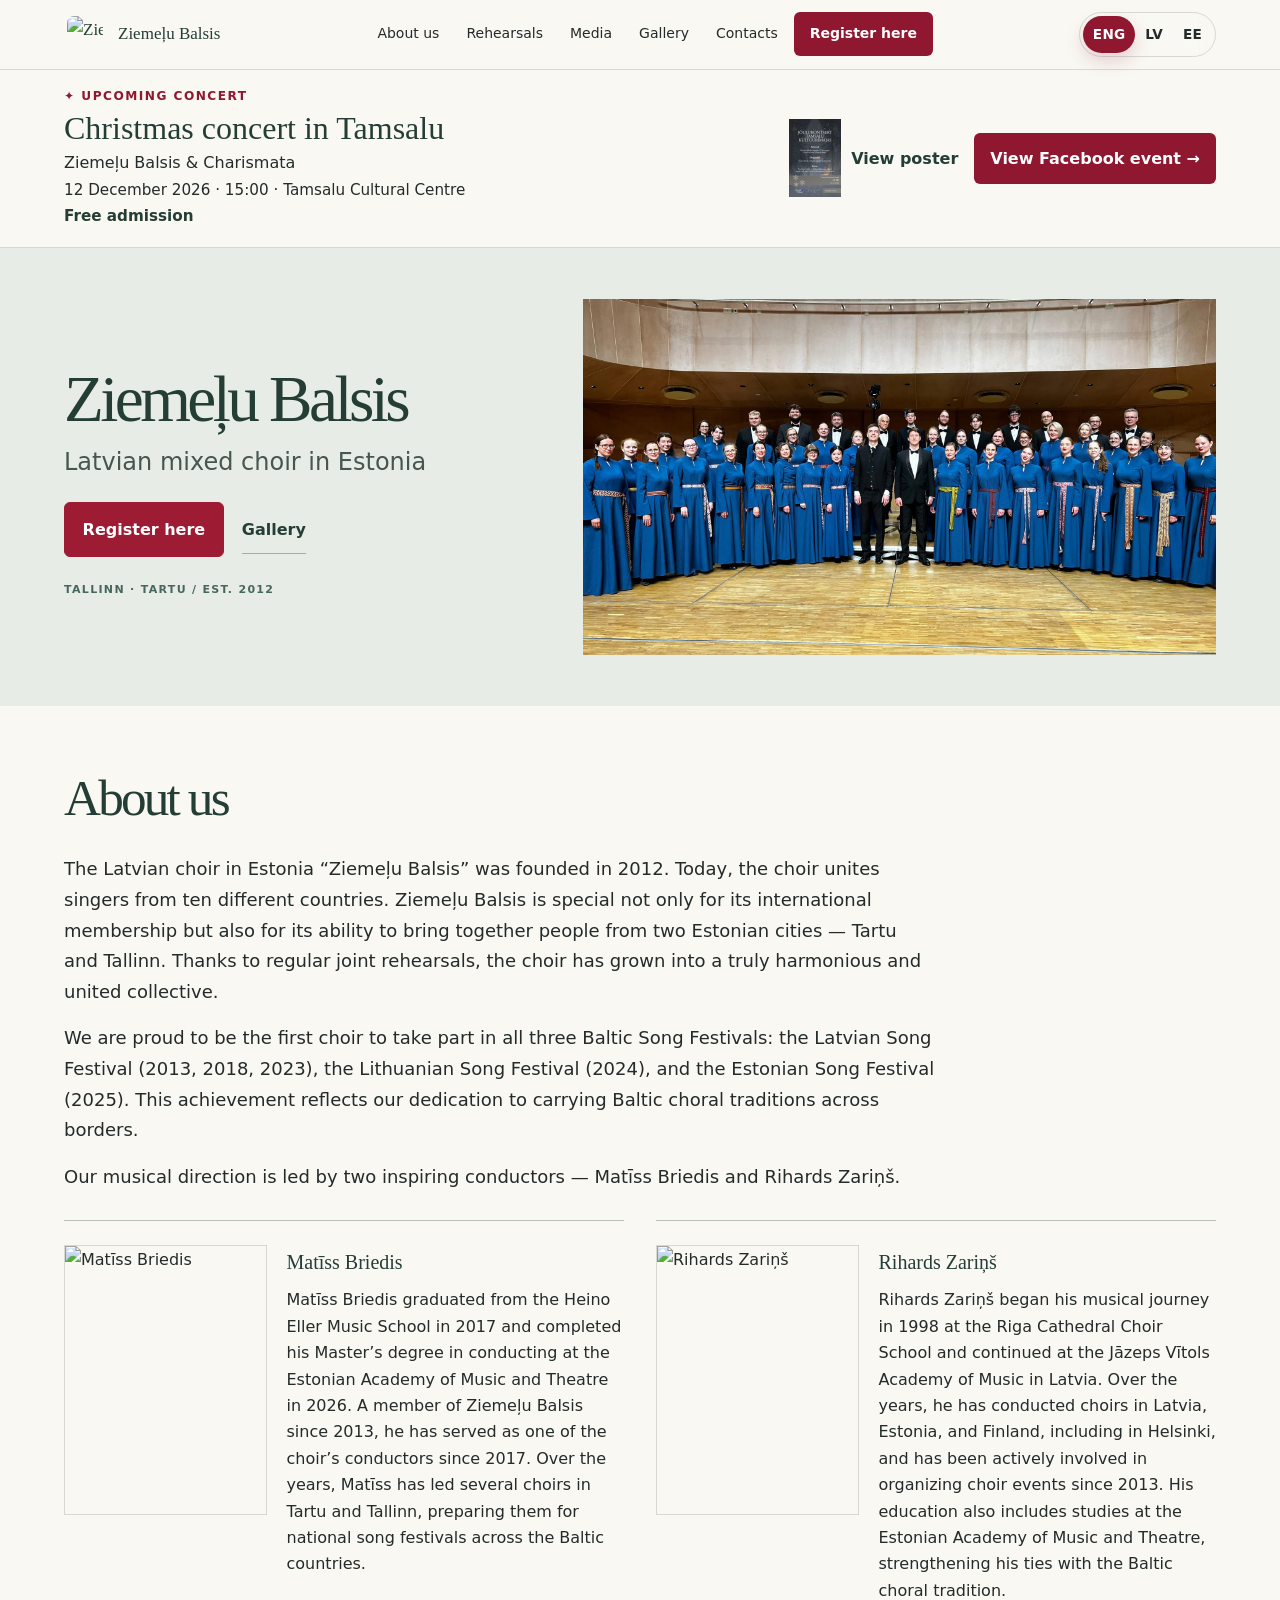
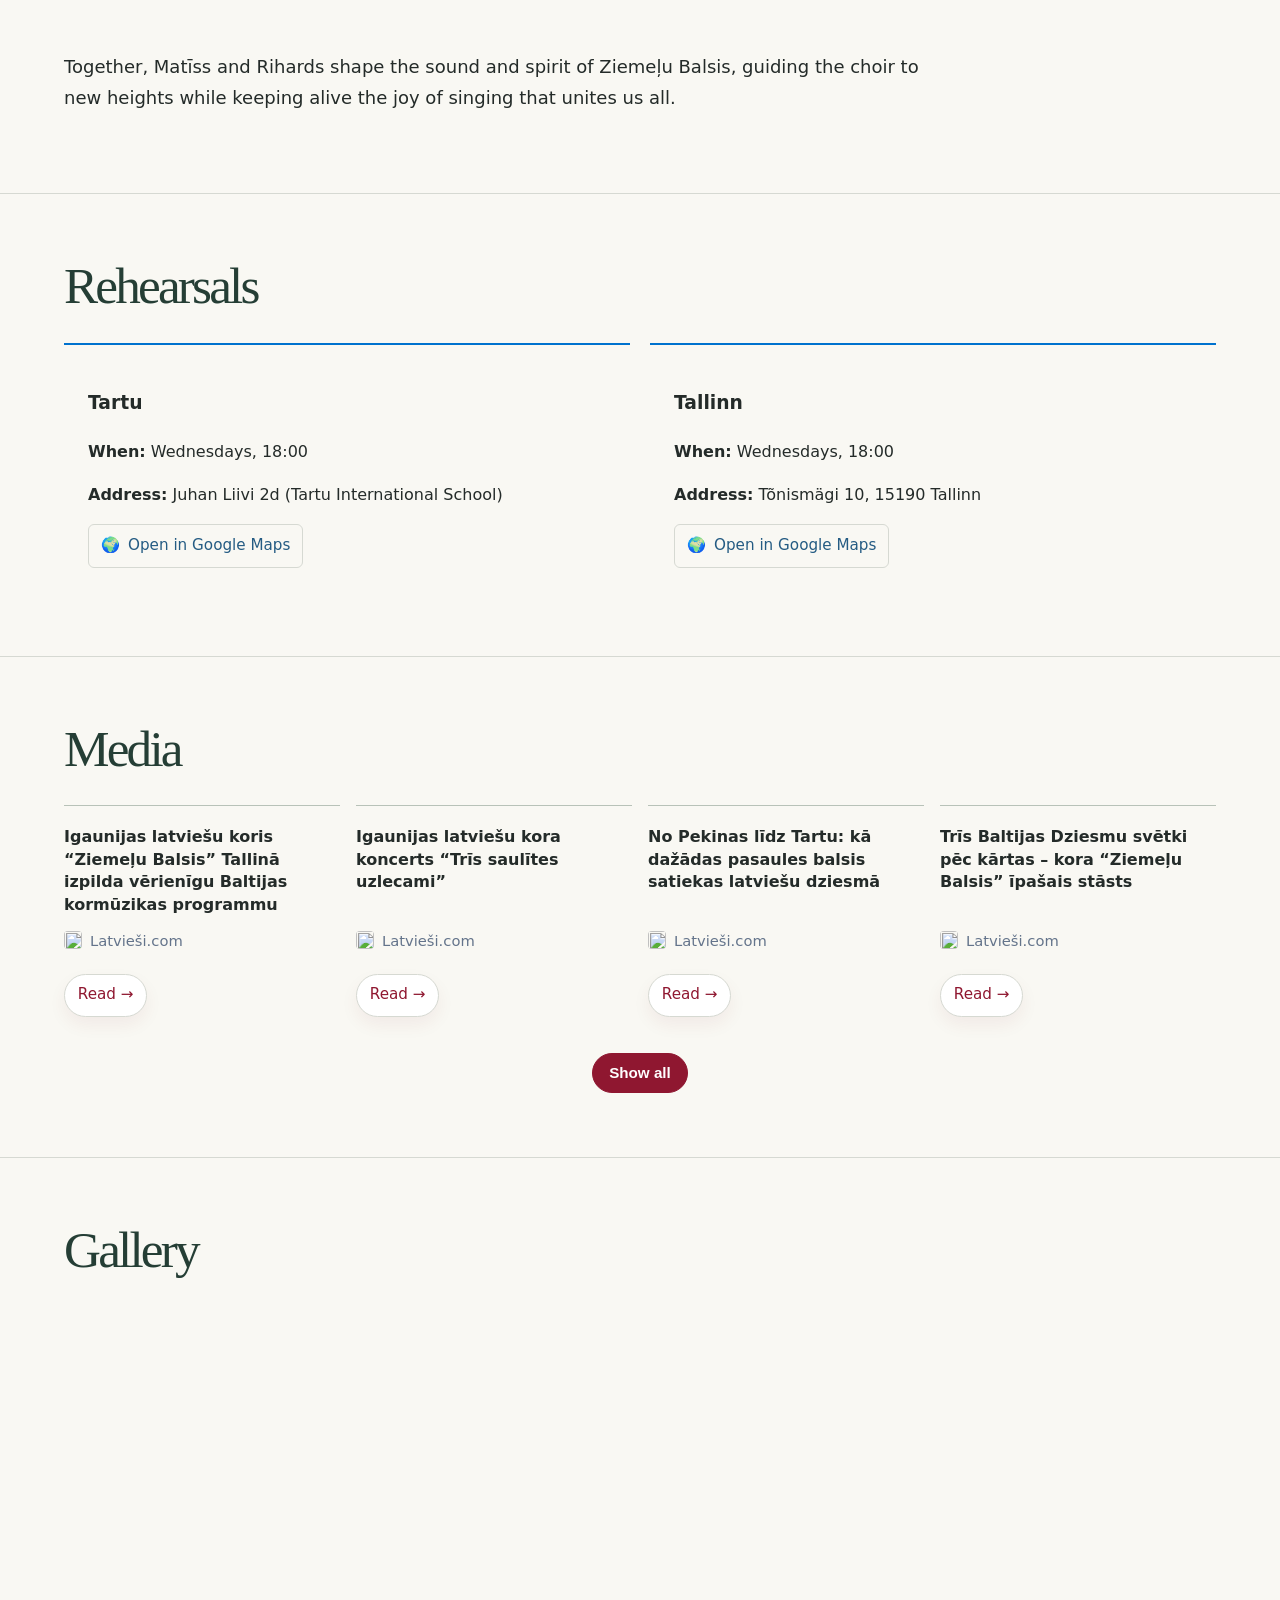
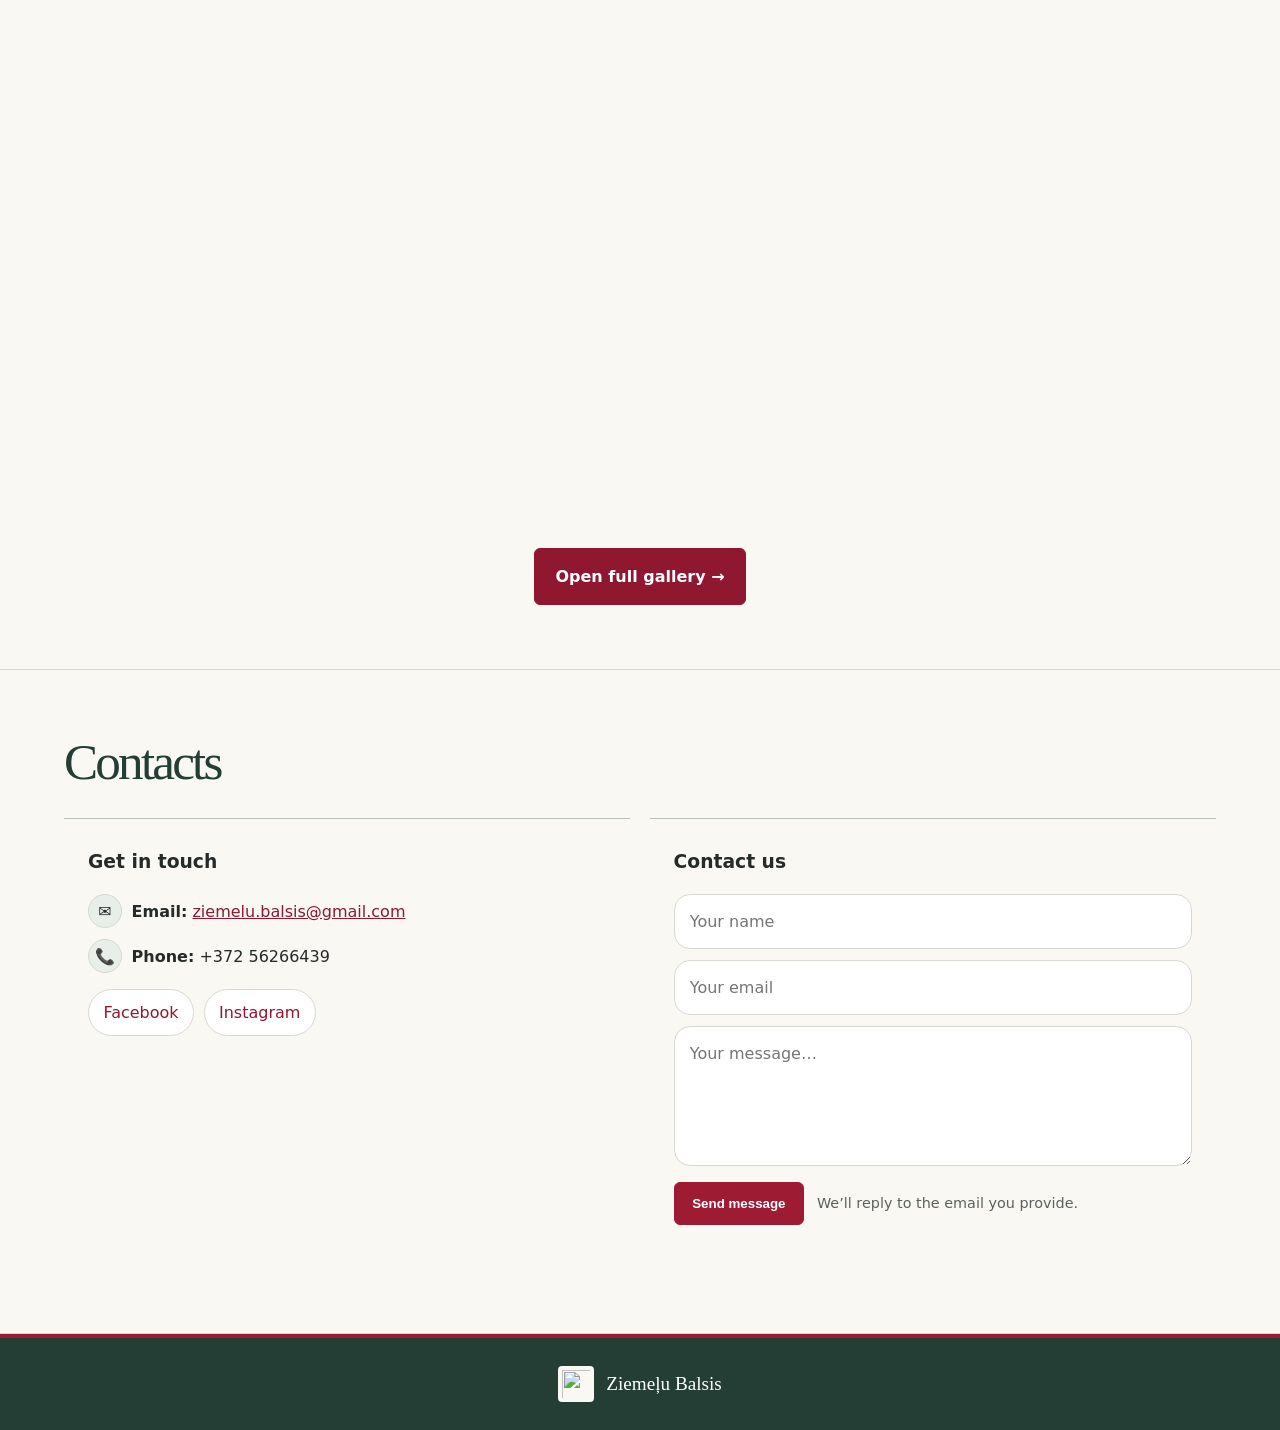
==== commit d7f2c9ec: "Add Cloudflare Web Analytics to index.html" ====
--- a/index.html
+++ b/index.html
@@ -853,5 +853,6 @@
   </script>
 
 <dialog id="posterDialog" aria-label="Concert poster"><div class="poster-toolbar"><button type="button" data-poster="ee">EE</button><button type="button" data-poster="lv">LV</button><button type="button" id="posterClose" aria-label="Close">×</button></div><img id="posterLarge" alt="Concert poster"></dialog><script>
-(()=>{const d=document.getElementById('posterDialog'), thumb=document.getElementById('posterThumb'), large=document.getElementById('posterLarge');let lang='ee';function choose(l){lang=l==='lv'?'lv':'ee';thumb.src='images/concert-poster-'+lang+'.jpeg';large.src=thumb.src;d.querySelectorAll('[data-poster]').forEach(b=>b.setAttribute('aria-pressed',String(b.dataset.poster===lang)));}choose(window.currentLang);document.addEventListener('zbLanguage',e=>choose(e.detail));document.getElementById('posterOpen').onclick=()=>d.showModal();document.getElementById('posterClose').onclick=()=>d.close();d.querySelectorAll('[data-poster]').forEach(b=>b.onclick=()=>choose(b.dataset.poster));d.addEventListener('click',e=>{if(e.target===d)d.close()});})();</script></body>
+(()=>{const d=document.getElementById('posterDialog'), thumb=document.getElementById('posterThumb'), large=document.getElementById('posterLarge');let lang='ee';function choose(l){lang=l==='lv'?'lv':'ee';thumb.src='images/concert-poster-'+lang+'.jpeg';large.src=thumb.src;d.querySelectorAll('[data-poster]').forEach(b=>b.setAttribute('aria-pressed',String(b.dataset.poster===lang)));}choose(window.currentLang);document.addEventListener('zbLanguage',e=>choose(e.detail));document.getElementById('posterOpen').onclick=()=>d.showModal();document.getElementById('posterClose').onclick=()=>d.close();d.querySelectorAll('[data-poster]').forEach(b=>b.onclick=()=>choose(b.dataset.poster));d.addEventListener('click',e=>{if(e.target===d)d.close()});})();</script><!-- Cloudflare Web Analytics --><script type='module' src='https://static.cloudflareinsights.com/beacon.min.js' data-cf-beacon='{"token": "6af66e57143f43d18708d72d7029def2"}'></script><!-- End Cloudflare Web Analytics -->
+</body>
 </html>
--- a/css/shared.css
+++ b/css/shared.css
@@ -0,0 +1,4 @@
+/* Shared Nordic identity */
+:root{--bg:#f9f8f3;--text:#242b29;--muted:#5b625e;--brand:#8f1730;--brand-dark:#651020;--brand-accent:#8f1730;--border:#d6d9d2;--card:#fff;--tint:#e8eee8;--forest:#253e35;--sage:#e7ece6;--heading-font:Georgia,serif;--shadow-soft:none;--shadow:none}
+
+:root{--control-radius:6px} :focus-visible{outline:2px solid var(--brand);outline-offset:3px}
--- a/css/website.css
+++ b/css/website.css
@@ -0,0 +1,13 @@
+:root{--maxw:1320px;--radius:12px;}
+html{scroll-behavior:smooth;scroll-padding-top:110px}body{background:var(--bg)}.layout{display:block}aside{width:100%;height:auto;position:sticky;top:0;z-index:45;background:#fff;color:var(--text);box-shadow:none;border-bottom:1px solid var(--border);padding:16px clamp(20px,4vw,64px);display:flex;flex-direction:row;align-items:center;justify-content:space-between;gap:20px}.brand{white-space:nowrap;font-size:19px}.brand img{width:42px;height:42px}aside nav,aside nav ul{display:flex;flex-direction:row;align-items:center;gap:5px}aside nav a{color:var(--text);padding:8px 10px;font-size:14px;white-space:nowrap}aside nav a.active{color:var(--brand);text-decoration:underline;text-underline-offset:6px}aside nav a.active::before{display:none}aside nav a.btn{background:var(--brand);color:white;margin:0;padding:10px 16px;border:0;border-radius:6px}.language-switcher{position:static;box-shadow:none;padding:3px;gap:0;flex-shrink:0}.content{padding:0 clamp(20px,4vw,56px)}.content section{padding:64px 0}section h2{font-size:clamp(30px,4vw,48px);line-height:1.1;letter-spacing:-.04em;margin:0 0 28px}section h2::after{display:none}.content .hero{display:grid;grid-template-columns:minmax(0,.78fr) minmax(0,1.5fr);align-items:center;gap:32px;padding:56px 0 32px;border:0}.hero h1{font-size:clamp(56px,6.5vw,108px);line-height:.91;letter-spacing:-.075em;margin:24px 0;color:var(--brand);font-weight:800}.hero h1::after{display:none}.hero h1 span{color:#0072ce}.hero p{font-size:clamp(18px,2vw,25px);line-height:1.35;max-width:320px}.eyebrow{font-size:11px;font-weight:800;letter-spacing:.16em;color:#005b9e;text-transform:uppercase}.hero-actions{display:flex;gap:18px;align-items:center;flex-wrap:wrap}.btn{border-radius:6px;text-decoration:none;font-weight:700}.secondary{font-weight:700;text-decoration:none}.hero .about-hero img{width:100%;height:auto;aspect-ratio:auto;object-fit:contain;border-radius:10px;border:0;box-shadow:none}.event-preview{display:flex;align-items:center;gap:24px;background:#fff;border:1px solid var(--border);border-left:5px solid var(--brand);border-radius:8px;padding:22px 28px}.event-preview h2{font-size:clamp(20px,2.4vw,30px);line-height:1.2;margin:5px 0}.event-preview .btn{margin-left:auto;white-space:nowrap}.event-mark{font-size:42px;color:var(--brand)}.about-text{max-width:900px;font-size:18px}.about-text p{margin:0 0 16px}.about-grid{margin-top:28px}.portrait-card,.card,.contact-card,#news .news-card{border-radius:10px;box-shadow:none;padding:24px}.portrait-img{border-radius:6px}.gallery img{border-radius:8px}#rehearsals .card{border-top:4px solid #0072ce}footer{border-top:4px solid var(--brand);padding:32px 0}.preview-note{font-size:12px;color:var(--muted)}
+@media(max-width:1100px){aside{flex-wrap:wrap;gap:8px}aside nav{order:3;width:100%;justify-content:space-between;overflow:auto}aside nav ul{flex-wrap:wrap}.content .hero{gap:20px}}@media(max-width:700px){aside{position:relative;padding:12px 18px}aside nav{flex-wrap:wrap}aside nav a{font-size:13px;padding:6px}html{scroll-padding-top:12px}.content .hero{grid-template-columns:1fr;padding:32px 0 24px}.hero h1 br{display:none}.hero h1{font-size:clamp(44px,11vw,72px);margin:16px 0}.hero p{max-width:none}.event-preview{flex-wrap:wrap;gap:12px;padding:18px}.event-preview .btn{margin-left:0}.event-mark{display:none}.content section{padding:40px 0}}
+
+:root{--maxw:1440px;--radius:0px}
+body{background:#101114;color:var(--text)} aside{background:#101114;background-image:none;color:#fff;border-bottom:1px solid #333; padding:18px 5vw} aside nav a,aside nav a.active{color:#f5f0e8} aside nav a.active{text-decoration-color:#b82c48} aside nav a.btn{border-radius:0} .language-switcher{background:transparent;border-color:#555} .language-switcher button{color:white} .brand{font-size:17px} .content{max-width:none;padding:0} .content section{padding:85px max(6vw,calc((100vw - 1280px)/2));border-bottom:1px solid #333} .content .hero{display:flex;flex-direction:column;align-items:stretch;gap:0;padding:0;border:0;background:#101114;position:relative} .hero .hero-copy{padding:44px 6vw 34px;display:grid;grid-template-columns:1fr auto;align-items:end;column-gap:24px;background:radial-gradient(ellipse at 0 0,#481421 0,transparent 70%)} .hero .eyebrow{grid-column:1/-1;color:#a7cbed;letter-spacing:.24em} .hero h1{font-family:Georgia,serif;font-weight:400;font-size:clamp(48px,8.5vw,138px);line-height:1;letter-spacing:-.065em;color:#f7f0e5;margin:12px 0;grid-column:1/-1} .hero h1 span{color:#c43c54} .hero p{max-width:none;margin:0;font-size:clamp(16px,2vw,24px);color:#e0d8d1} .hero-actions{justify-content:flex-end} .btn{border-radius:0;background:#9e1b34;color:white;border:1px solid #9e1b34} .secondary{color:#fff;border-bottom:1px solid #aaa;padding:10px 0} .hero .about-hero{margin:0 6vw;position:relative;line-height:0} .hero .about-hero img{display:block;width:100%;height:auto;max-height:62vh;object-fit:contain;aspect-ratio:auto;border-radius:0;background:#101114} .event-preview{margin:0 6vw 0;padding:24px 30px;background:#74162b;border:0;border-radius:0;color:#fff;gap:25px} .event-preview .eyebrow{color:#f2c4ce} .event-preview h2{font-family:Georgia,serif;font-weight:400;font-size:clamp(22px,3vw,38px)} .event-preview .btn{background:#f5eee4;color:#74162b;border:0} .event-mark{color:#f5eee4} section h2{font-family:Georgia,serif;font-weight:400;font-size:clamp(42px,6vw,76px);letter-spacing:-.055em} #about,#news,#contact{background:#f2eee7;color:#19191c;} #about .about-text{max-width:950px} .portrait-card,.card,.contact-card,#news .news-card{background:transparent;border:1px solid var(--border);border-radius:0;box-shadow:none} .portrait-img,.gallery img{border-radius:0} #rehearsals .card{border-top:2px solid #0072ce} #rehearsals .link-badge{background:transparent;color:#a7cbed;border-color:#555} #news .news-grid{gap:0} #news .news-card{padding:28px} #news .news-card h3{font-size:1.15rem;line-height:1.4} #gallery{background:#15161a} footer{padding:40px 6vw;color:#aaa;border-top:4px solid #9e1b34} .preview-note{color:#aaa} @media(max-width:700px){.hero .hero-copy{display:block;padding:30px 5vw 22px}.hero-actions{justify-content:flex-start;margin-top:20px}.hero .about-hero{margin:0}.hero .about-hero img{max-height:none}.event-preview{margin:0;padding:20px}.content section{padding:48px 5vw}aside{padding:12px 5vw}.hero h1{font-size:clamp(45px,10vw,75px)}}
+aside{background-image:none} .hero h1::after{display:none} .hero .about-hero img{object-fit:contain;height:auto;aspect-ratio:auto;max-height:none} .hero .about-hero{min-width:0} .hero-actions a{white-space:normal} .content section{scroll-margin-top:80px} .gallery-preview{background:transparent;border:0;padding:0} .gallery img{border:0} .form-grid input,.form-grid textarea{color:#202020} @media(max-width:700px){.content section{scroll-margin-top:0}.hero .hero-copy{display:block}.hero-actions{justify-content:flex-start}.hero h1{overflow-wrap:normal}} :root{}body,aside{background:#f9f8f3;color:#242b29}aside{border-bottom:1px solid #d6d9d2}aside nav a,aside nav a.active,.language-switcher button{color:#242b29}.language-switcher button.active{color:white}.language-switcher{border-color:#d6d9d2}.content .hero{display:grid;grid-template-columns: .85fr 1.15fr;gap:4vw;padding:7vw 6vw;background:#e7ece6;align-items:center}.hero .hero-copy{display:block;padding:0;background:none}.hero .eyebrow{color:#47675c}.hero h1{font-family:Georgia,serif;font-size:clamp(48px,6vw,100px);color:#253e35;letter-spacing:-.065em;line-height:.95}.hero h1 span{color:#8f1730}.hero p{color:#47564f}.hero-actions{justify-content:flex-start;margin-top:24px}.secondary{color:#253e35}.hero .about-hero{margin:0}.event-preview{margin:0;padding:24px 6vw;background:#f9f8f3;color:#242b29;border-bottom:1px solid #d6d9d2}.event-preview .eyebrow,.event-mark{color:#8f1730}.event-preview .btn{background:#8f1730;color:white}#about,#news,#contact,#gallery,#rehearsals{background:#f9f8f3;color:#242b29;}section h2{font-family:Georgia,serif;font-size:clamp(38px,5vw,64px);color:#253e35}#rehearsals .link-badge{color:#245b83;border-color:#d6d9d2}.portrait-card,.card,.contact-card,#news .news-card{border:0;border-top:1px solid #b8c2b8}footer{background:#253e35;color:white} @media(max-width:850px){.content .hero{grid-template-columns:1fr;padding:40px 5vw}.hero h1{font-size:clamp(48px,10vw,80px)}}.event-preview .event-performers{margin:.35rem 0 .65rem;font-size:1rem}.event-facts{display:flex;flex-wrap:wrap;gap:.3rem 1rem;font-size:.92rem;line-height:1.5}.event-facts>*{display:block}.event-facts strong{font-weight:700}.event-preview .btn{flex-shrink:0}@media(max-width:700px){.event-facts{flex-direction:column;gap:.25rem}.event-preview .btn{white-space:normal}}
+:root{} .brand{font-family:var(--heading-font);font-weight:400;color:var(--forest)} .hero h1,section h2{font-family:var(--heading-font);color:var(--forest)} .hero{overflow:hidden}.hero h1{overflow-wrap:break-word}.concert-banner.event-preview{background:var(--bg);color:var(--text);margin:0;padding:24px 6vw;border:0;border-bottom:1px solid var(--border);box-shadow:none;border-radius:0}.concert-banner[hidden]{display:none!important}.concert-banner .concert-label{color:var(--brand)}.concert-banner h2{color:var(--forest);font-family:var(--heading-font);font-weight:400}.concert-banner .concert-link{background:var(--brand);color:white;border-radius:4px}.concert-banner .concert-link:hover{background:var(--brand-dark)}.concert-banner .concert-free{color:var(--forest)} aside nav a.btn{color:white;background:var(--brand)} aside nav a.active{background:var(--tint);color:var(--brand)} aside nav a:focus-visible{outline:2px solid var(--brand)!important} footer a{color:white} @media(max-width:1100px){aside{position:relative}html{scroll-padding-top:12px}} @media(max-width:700px){.concert-banner.event-preview{padding:20px 5vw}.hero h1{font-size:clamp(44px,10vw,72px)}}
+/* V3.2 responsive alignment */
+:root{--page-gutter:clamp(20px,5vw,64px);--page-width:1240px} .content{width:100%;max-width:none;margin:0;padding:0} .content section{padding:clamp(40px,5vw,72px) max(var(--page-gutter),calc((100% - var(--page-width))/2));border-bottom:1px solid var(--border);scroll-margin-top:90px} aside{padding:12px max(var(--page-gutter),calc((100% - var(--page-width))/2));gap:16px} .content .hero{padding:clamp(32px,4vw,64px) max(var(--page-gutter),calc((100% - var(--page-width))/2));gap:clamp(24px,4vw,56px);grid-template-columns:minmax(0,.85fr) minmax(0,1.15fr)} .hero h1{font-size:clamp(44px,5.1vw,76px);line-height:1.04;letter-spacing:-.055em;overflow-wrap:normal} .hero .hero-location{margin-top:24px;letter-spacing:.12em} .hero .about-hero img{background:transparent} .concert-banner.event-preview{padding:16px max(var(--page-gutter),calc((100% - var(--page-width))/2));gap:20px;background:#f9f8f3} .concert-banner h2{font-size:clamp(22px,2.5vw,32px);margin:3px 0} .concert-banner .concert-details{margin-top:4px} .concert-actions{display:flex;align-items:center;gap:16px;margin-left:auto} .poster-open{display:flex;align-items:center;gap:10px;background:none;border:0;color:var(--forest);font:inherit;font-weight:700;cursor:pointer;padding:0} .poster-open img{width:52px;height:78px;object-fit:contain} #posterDialog{border:1px solid var(--border);background:var(--bg);padding:12px;max-width:94vw;max-height:94dvh} #posterDialog::backdrop{background:rgba(19,35,30,.88)} #posterDialog img{display:block;max-width:85vw;max-height:80dvh;object-fit:contain;margin:auto} .poster-toolbar{display:flex;gap:8px;margin-bottom:8px} .poster-toolbar button{font:inherit;padding:6px 12px;border:1px solid var(--border);background:white;color:var(--forest);cursor:pointer} .poster-toolbar button[aria-pressed=true]{background:var(--forest);color:white} #posterClose{margin-left:auto} #about .about-text{max-width:76ch} .about-grid{display:grid;grid-template-columns:repeat(2,minmax(0,1fr));gap:32px;align-items:start} .portrait-card{padding:24px 0;display:grid;grid-template-columns:minmax(100px, .65fr) minmax(0,1fr);gap:8px 20px;align-items:start} .portrait-img{grid-row:1/3;width:100%;max-width:none;margin:0;aspect-ratio:3/4} .portrait-caption{text-align:left;font-size:1.25rem;font-family:var(--heading-font);color:var(--forest);margin:0} .portrait-card p{margin:0;font-size:1rem;line-height:1.65} .closing-bio{margin-top:24px} #news .news-grid{grid-template-columns:repeat(4,minmax(0,1fr));gap:16px} #news .news-card{display:flex;flex-direction:column;padding:20px 0;min-width:0} #news .news-card h3{display:block;overflow:visible;min-height:0;font-size:1rem} #news .meta-row{margin-top:auto} #news .actions{margin-top:8px} .gallery-video{max-width:640px;margin:0 auto 32px} .gallery-video iframe{display:block} .lightbox{background:rgba(19,35,30,.92);backdrop-filter:blur(12px)} .lightbox .lightbox-main{border-radius:8px} .lightbox .thumb-panel{background:rgba(37,62,53,.9)} @media(max-width:1099px){#news .news-grid{grid-template-columns:repeat(3,minmax(0,1fr))}.portrait-card{display:block}.portrait-img{max-width:200px;margin:0 0 16px}.portrait-caption{margin-bottom:8px}} @media(max-width:850px){.content .hero{grid-template-columns:1fr}.hero h1{font-size:clamp(42px,9vw,70px)} .concert-actions{margin-left:0}} @media(max-width:759px){#news .news-grid{grid-template-columns:repeat(2,minmax(0,1fr))}.about-grid{grid-template-columns:1fr}.portrait-card{display:grid}.portrait-img{max-width:none}.concert-banner.event-preview{align-items:flex-start;flex-direction:column;gap:12px}.concert-actions{flex-wrap:wrap}.poster-open img{width:40px;height:60px}} @media(max-width:519px){#news .news-grid{grid-template-columns:1fr}.portrait-card{grid-template-columns:100px minmax(0,1fr);gap:8px 14px}.portrait-card p{grid-column:1/-1}.portrait-img{grid-row:auto}.concert-banner .concert-link{white-space:normal}.hero h1{font-size:clamp(36px,9vw,52px)}}
+
+/* V3.3 final refinements */
+.festival-feature{background:var(--sage);padding:clamp(20px,4vw,44px);margin:32px 0;color:var(--forest)}.festival-feature h3{font-family:var(--heading-font);font-weight:400;font-size:clamp(23px,3vw,36px);line-height:1.2;text-align:center;margin:0 0 24px}.festival-grid{display:grid;grid-template-columns:repeat(3,minmax(0,1fr));gap:16px}.festival-item{display:flex;flex-direction:column;align-items:center;text-align:center;gap:6px;border-left:1px solid #b8c2b8}.festival-item:first-child{border:0}.festival-flag{width:42px;height:27px;display:block;box-shadow:0 0 0 1px #0002}.flag-lv{background:linear-gradient(#9e3039 40%,white 40% 60%,#9e3039 60%)}.flag-lt{background:linear-gradient(#fdb913 33.33%,#006a44 33.33% 66.66%,#c1272d 66.66%)}.flag-ee{background:linear-gradient(#0072ce 33.33%,#111 33.33% 66.66%,white 66.66%)}.festival-count{font:400 clamp(38px,5vw,64px)/1 var(--heading-font)}.festival-country{font-weight:700}.festival-years{font-size:.85rem;color:var(--muted)}.btn,aside nav a.btn,.concert-banner .concert-link,.toggle-btn,.gallery-open-btn,.read-link,.link-badge{border-radius:var(--control-radius);box-shadow:none}.language-switcher button{box-shadow:none}.content section{scroll-margin-top:0}.hero .about-hero img{display:block}.portrait-card{grid-template-columns:minmax(100px,.6fr) minmax(0,1fr)}.portrait-card p{overflow-wrap:anywhere}footer{display:flex;align-items:center;justify-content:center;gap:12px;padding:28px var(--page-gutter);font-family:var(--heading-font);font-size:1.2rem}.footer-mark{width:36px;height:36px;object-fit:contain;background:var(--bg);padding:4px;border-radius:4px}.concert-actions{min-width:0}.concert-banner .concert-link{white-space:normal}.gallery-video{width:100%;max-width:640px}.lightbox{background-size:auto}.hero h1{overflow-wrap:normal}.content section h2{font-size:clamp(34px,4vw,56px)}@media(max-width:850px){.content .hero{grid-template-columns:1fr}.portrait-card{display:grid;grid-template-columns: minmax(90px,.45fr) minmax(0,1fr)}.portrait-img{max-width:100%}}@media(max-width:519px){.festival-grid{gap:8px}.festival-feature{padding:20px 12px}.festival-years{font-size:.75rem}.festival-country{font-size:.85rem}.portrait-card{grid-template-columns:100px minmax(0,1fr)}.portrait-card p{grid-column:1/-1}.concert-actions{width:100%}.concert-banner .concert-link{max-width:100%}.hero h1{font-size:clamp(32px,9vw,48px)}}
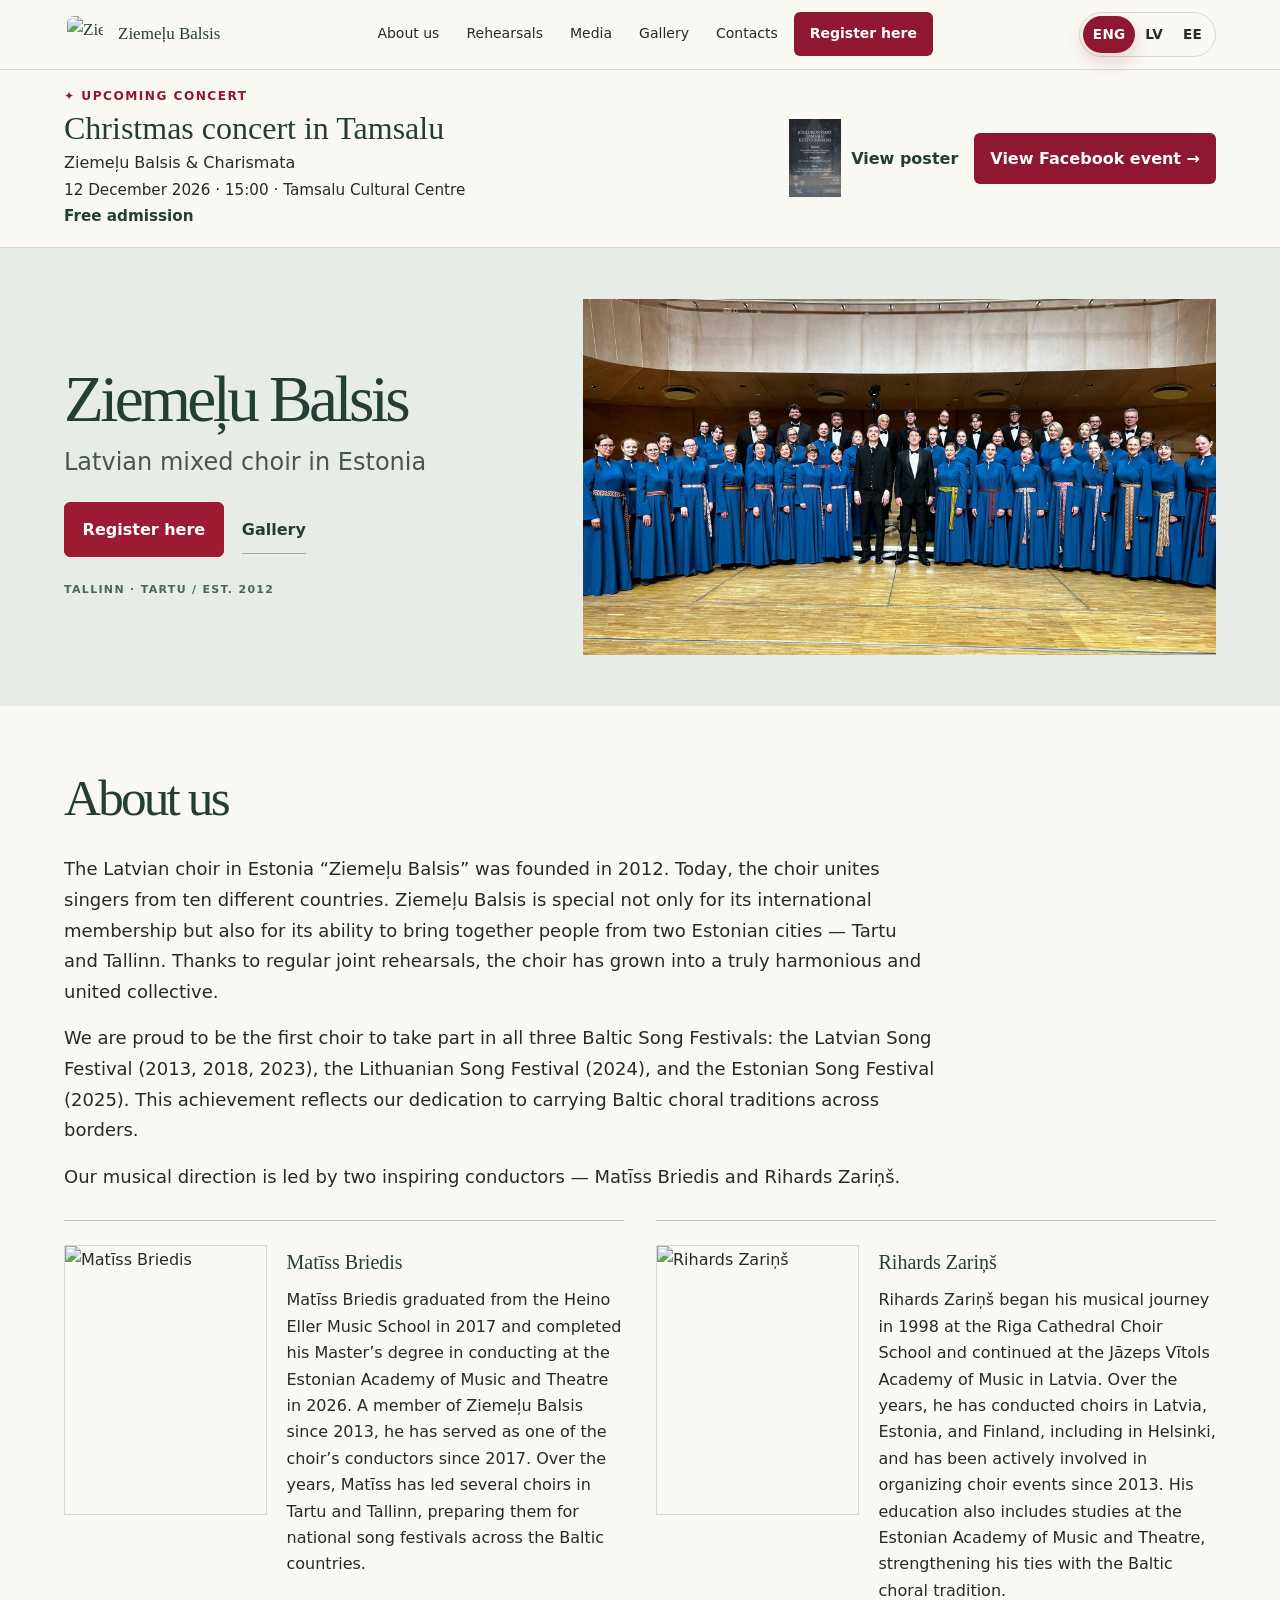
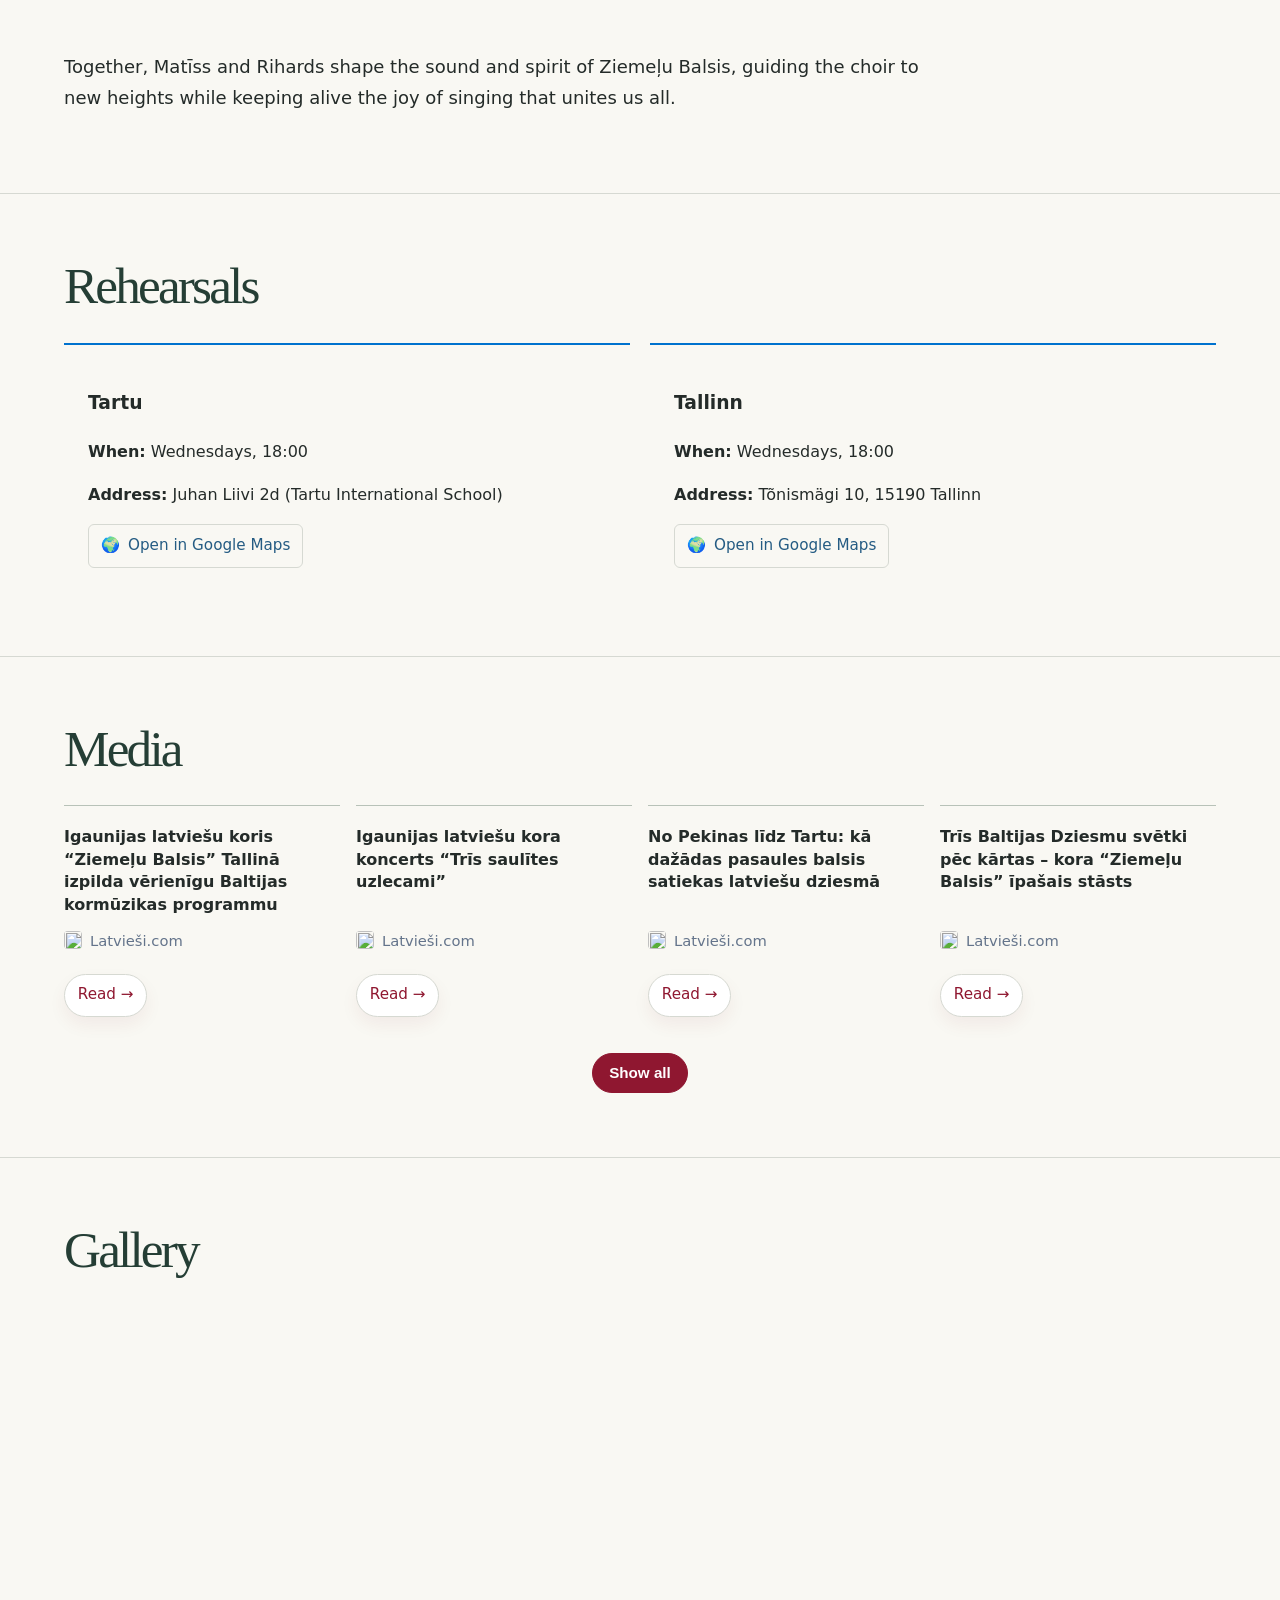
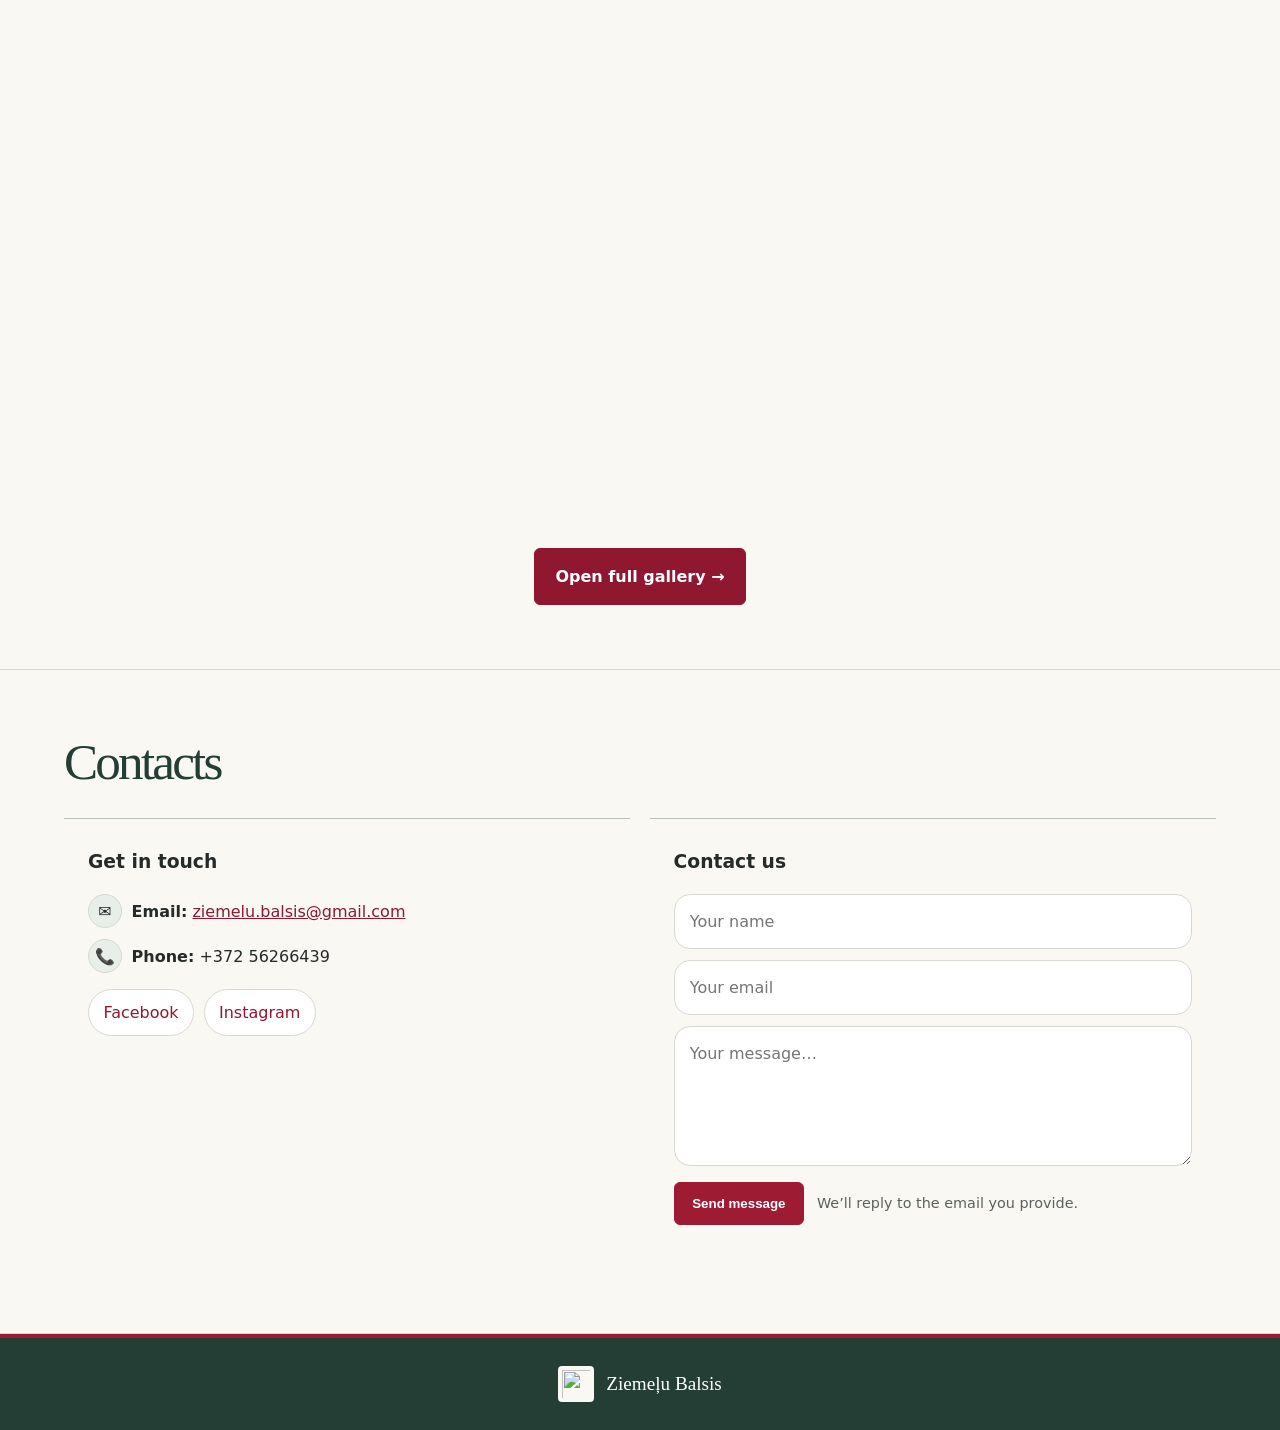
==== commit e203d928: "Support browser analytics opt-out on index.html" ====
--- a/index.html
+++ b/index.html
@@ -853,6 +853,30 @@
   </script>
 
 <dialog id="posterDialog" aria-label="Concert poster"><div class="poster-toolbar"><button type="button" data-poster="ee">EE</button><button type="button" data-poster="lv">LV</button><button type="button" id="posterClose" aria-label="Close">×</button></div><img id="posterLarge" alt="Concert poster"></dialog><script>
-(()=>{const d=document.getElementById('posterDialog'), thumb=document.getElementById('posterThumb'), large=document.getElementById('posterLarge');let lang='ee';function choose(l){lang=l==='lv'?'lv':'ee';thumb.src='images/concert-poster-'+lang+'.jpeg';large.src=thumb.src;d.querySelectorAll('[data-poster]').forEach(b=>b.setAttribute('aria-pressed',String(b.dataset.poster===lang)));}choose(window.currentLang);document.addEventListener('zbLanguage',e=>choose(e.detail));document.getElementById('posterOpen').onclick=()=>d.showModal();document.getElementById('posterClose').onclick=()=>d.close();d.querySelectorAll('[data-poster]').forEach(b=>b.onclick=()=>choose(b.dataset.poster));d.addEventListener('click',e=>{if(e.target===d)d.close()});})();</script><!-- Cloudflare Web Analytics --><script type='module' src='https://static.cloudflareinsights.com/beacon.min.js' data-cf-beacon='{"token": "6af66e57143f43d18708d72d7029def2"}'></script><!-- End Cloudflare Web Analytics -->
+(()=>{const d=document.getElementById('posterDialog'), thumb=document.getElementById('posterThumb'), large=document.getElementById('posterLarge');let lang='ee';function choose(l){lang=l==='lv'?'lv':'ee';thumb.src='images/concert-poster-'+lang+'.jpeg';large.src=thumb.src;d.querySelectorAll('[data-poster]').forEach(b=>b.setAttribute('aria-pressed',String(b.dataset.poster===lang)));}choose(window.currentLang);document.addEventListener('zbLanguage',e=>choose(e.detail));document.getElementById('posterOpen').onclick=()=>d.showModal();document.getElementById('posterClose').onclick=()=>d.close();d.querySelectorAll('[data-poster]').forEach(b=>b.onclick=()=>choose(b.dataset.poster));d.addEventListener('click',e=>{if(e.target===d)d.close()});})();</script><!-- Cloudflare Web Analytics: browser opt-out -->
+<script>
+(function () {
+  var key = 'zbAnalyticsOptOut';
+  var url = new URL(window.location.href);
+  var choice = url.searchParams.get('analytics');
+  var excluded = choice === 'off';
+  try {
+    if (choice === 'off') localStorage.setItem(key, '1');
+    if (choice === 'on') localStorage.removeItem(key);
+    excluded = excluded || localStorage.getItem(key) === '1';
+  } catch (e) { /* Storage may be unavailable in private browsers. */ }
+  if (choice === 'off' || choice === 'on') {
+    url.searchParams.delete('analytics');
+    history.replaceState(history.state, '', url.href);
+  }
+  if (excluded) return;
+  var beacon = document.createElement('script');
+  beacon.type = 'module';
+  beacon.src = 'https://static.cloudflareinsights.com/beacon.min.js';
+  beacon.setAttribute('data-cf-beacon', JSON.stringify({token: "6af66e57143f43d18708d72d7029def2"}));
+  document.body.appendChild(beacon);
+})();
+</script>
+<!-- End Cloudflare Web Analytics -->
 </body>
 </html>
